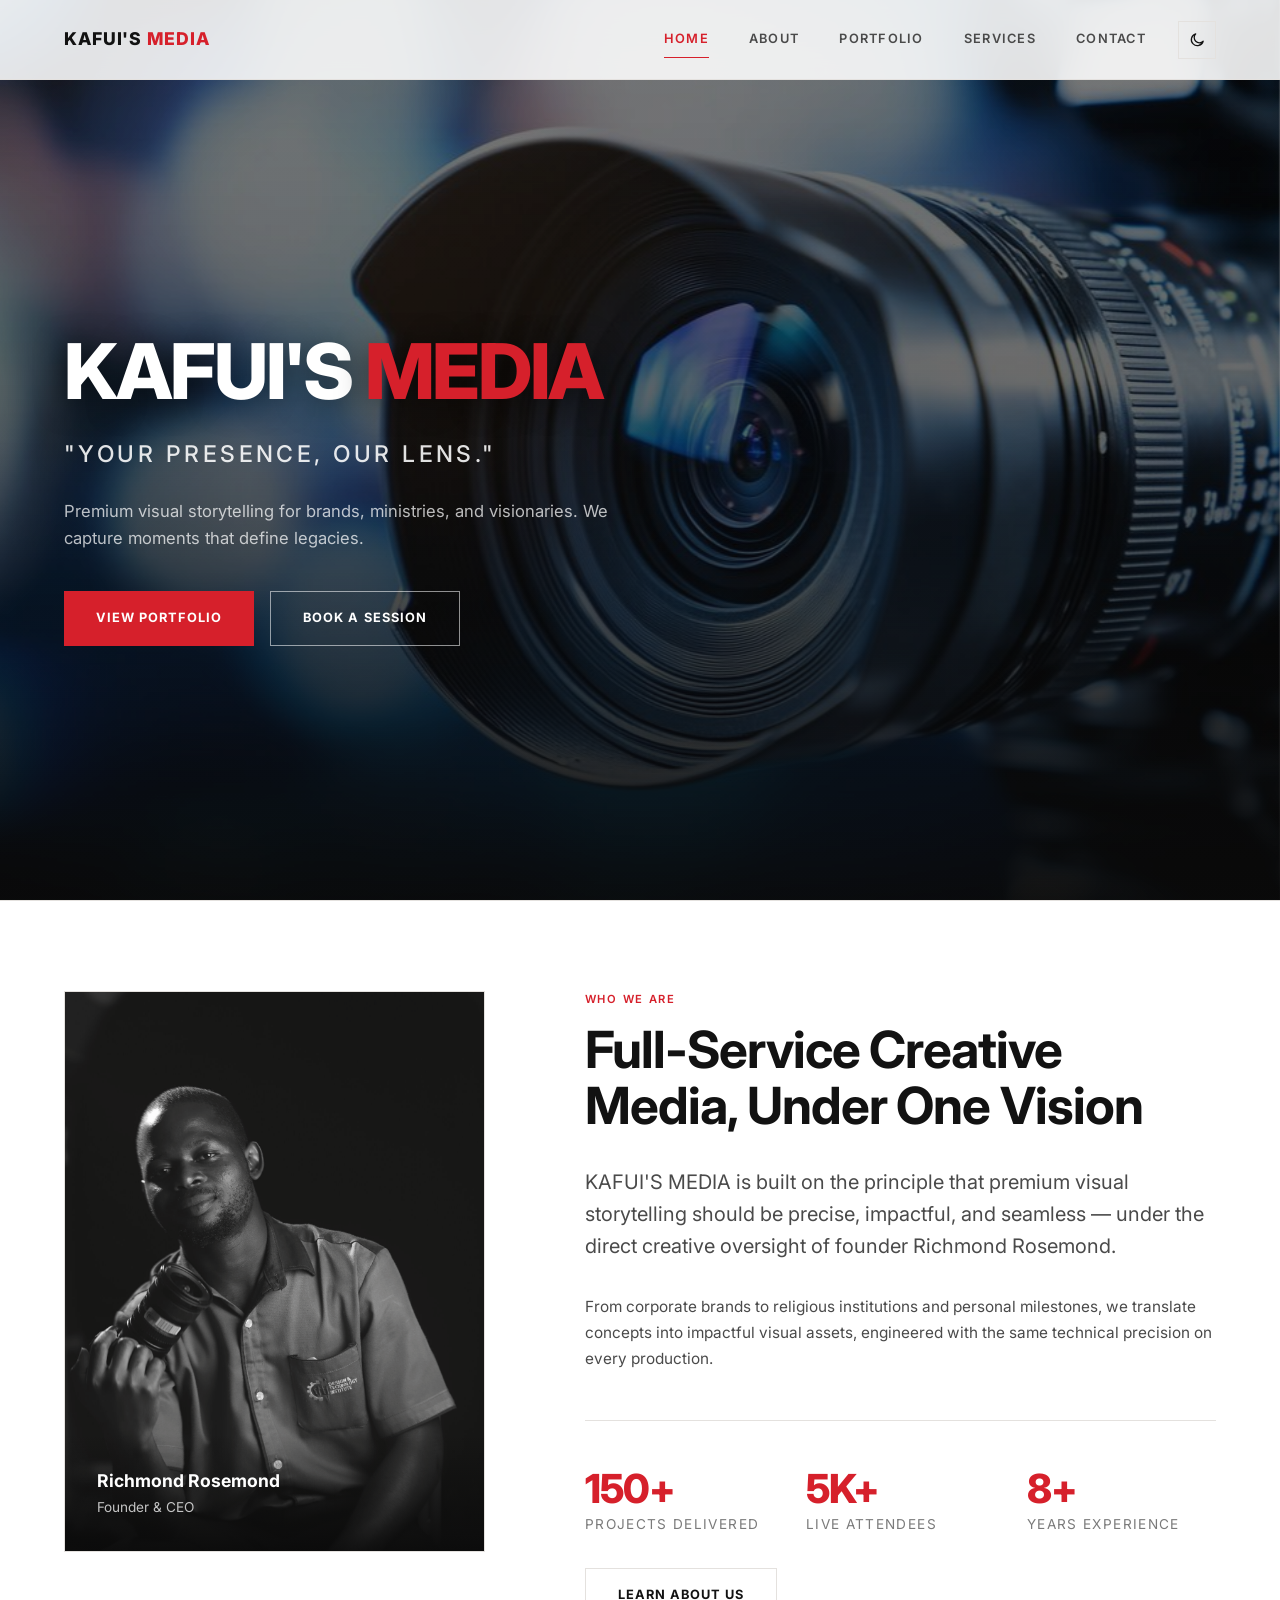
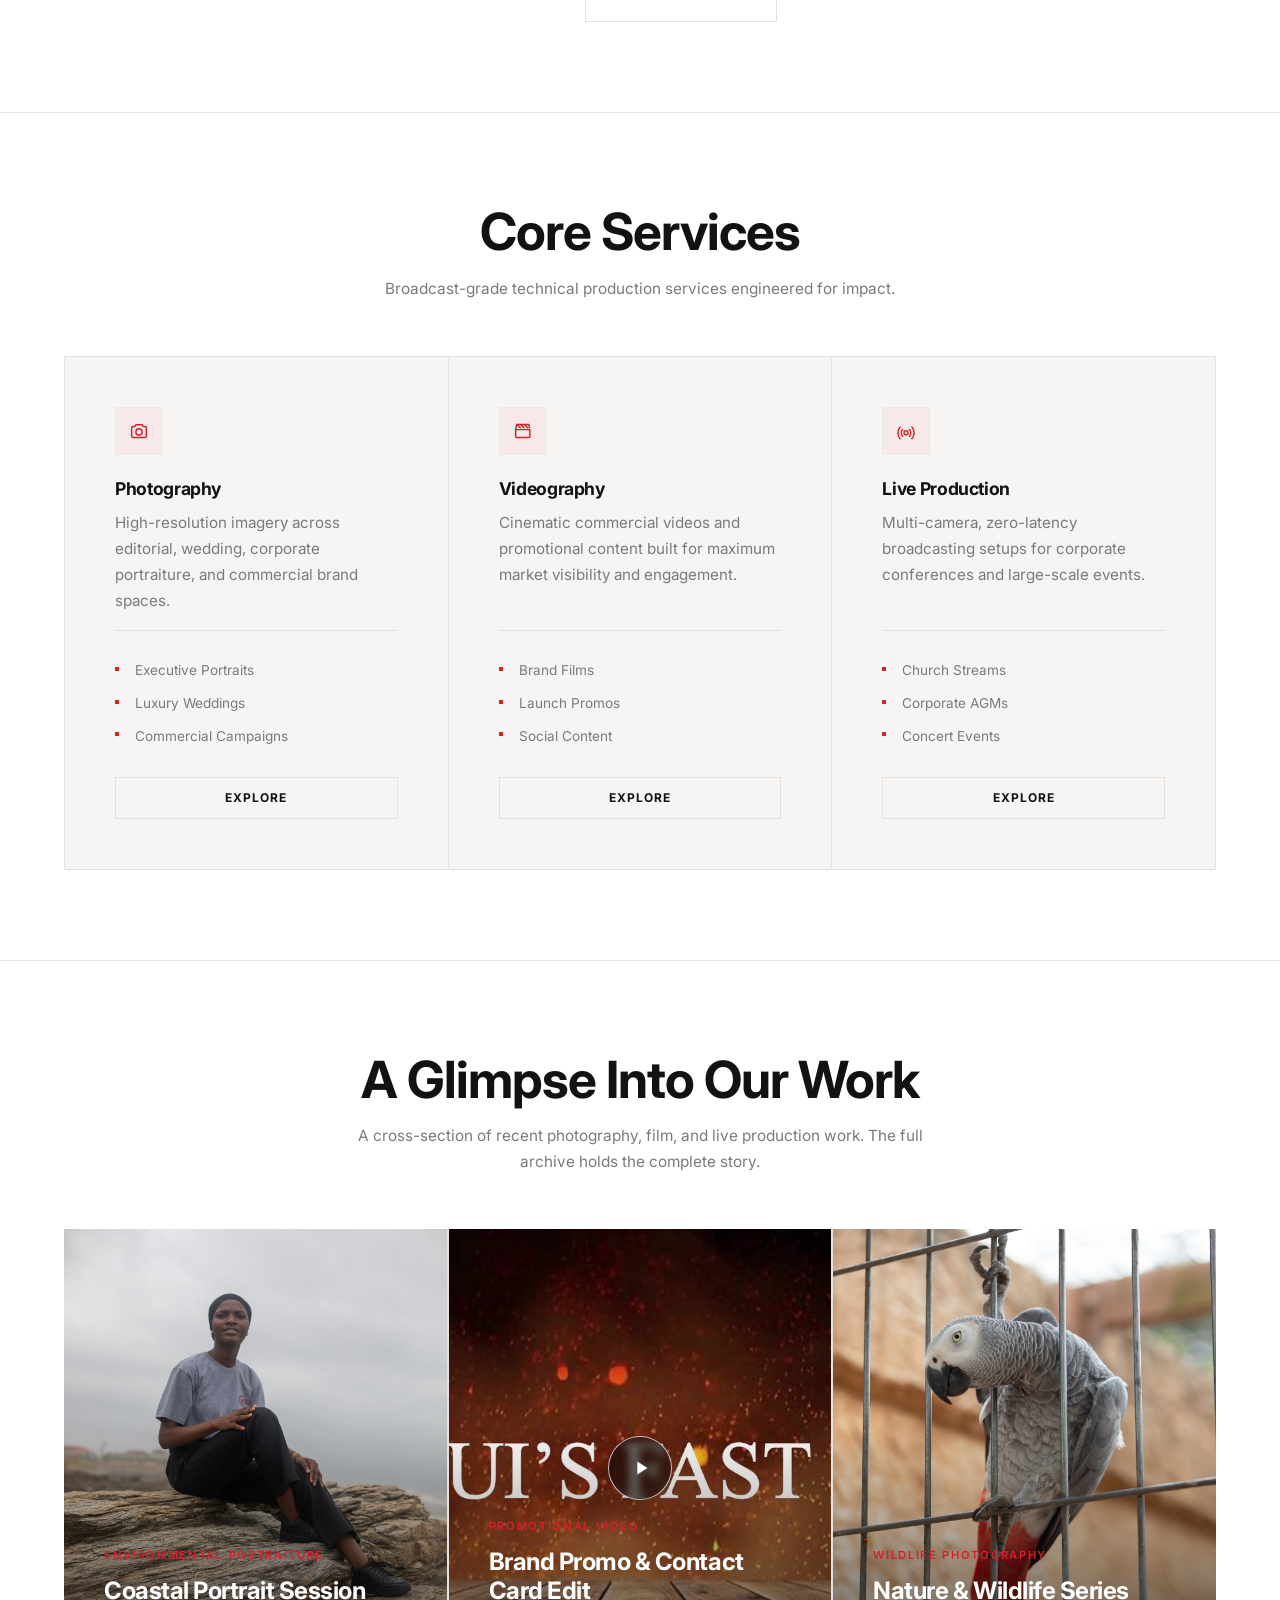
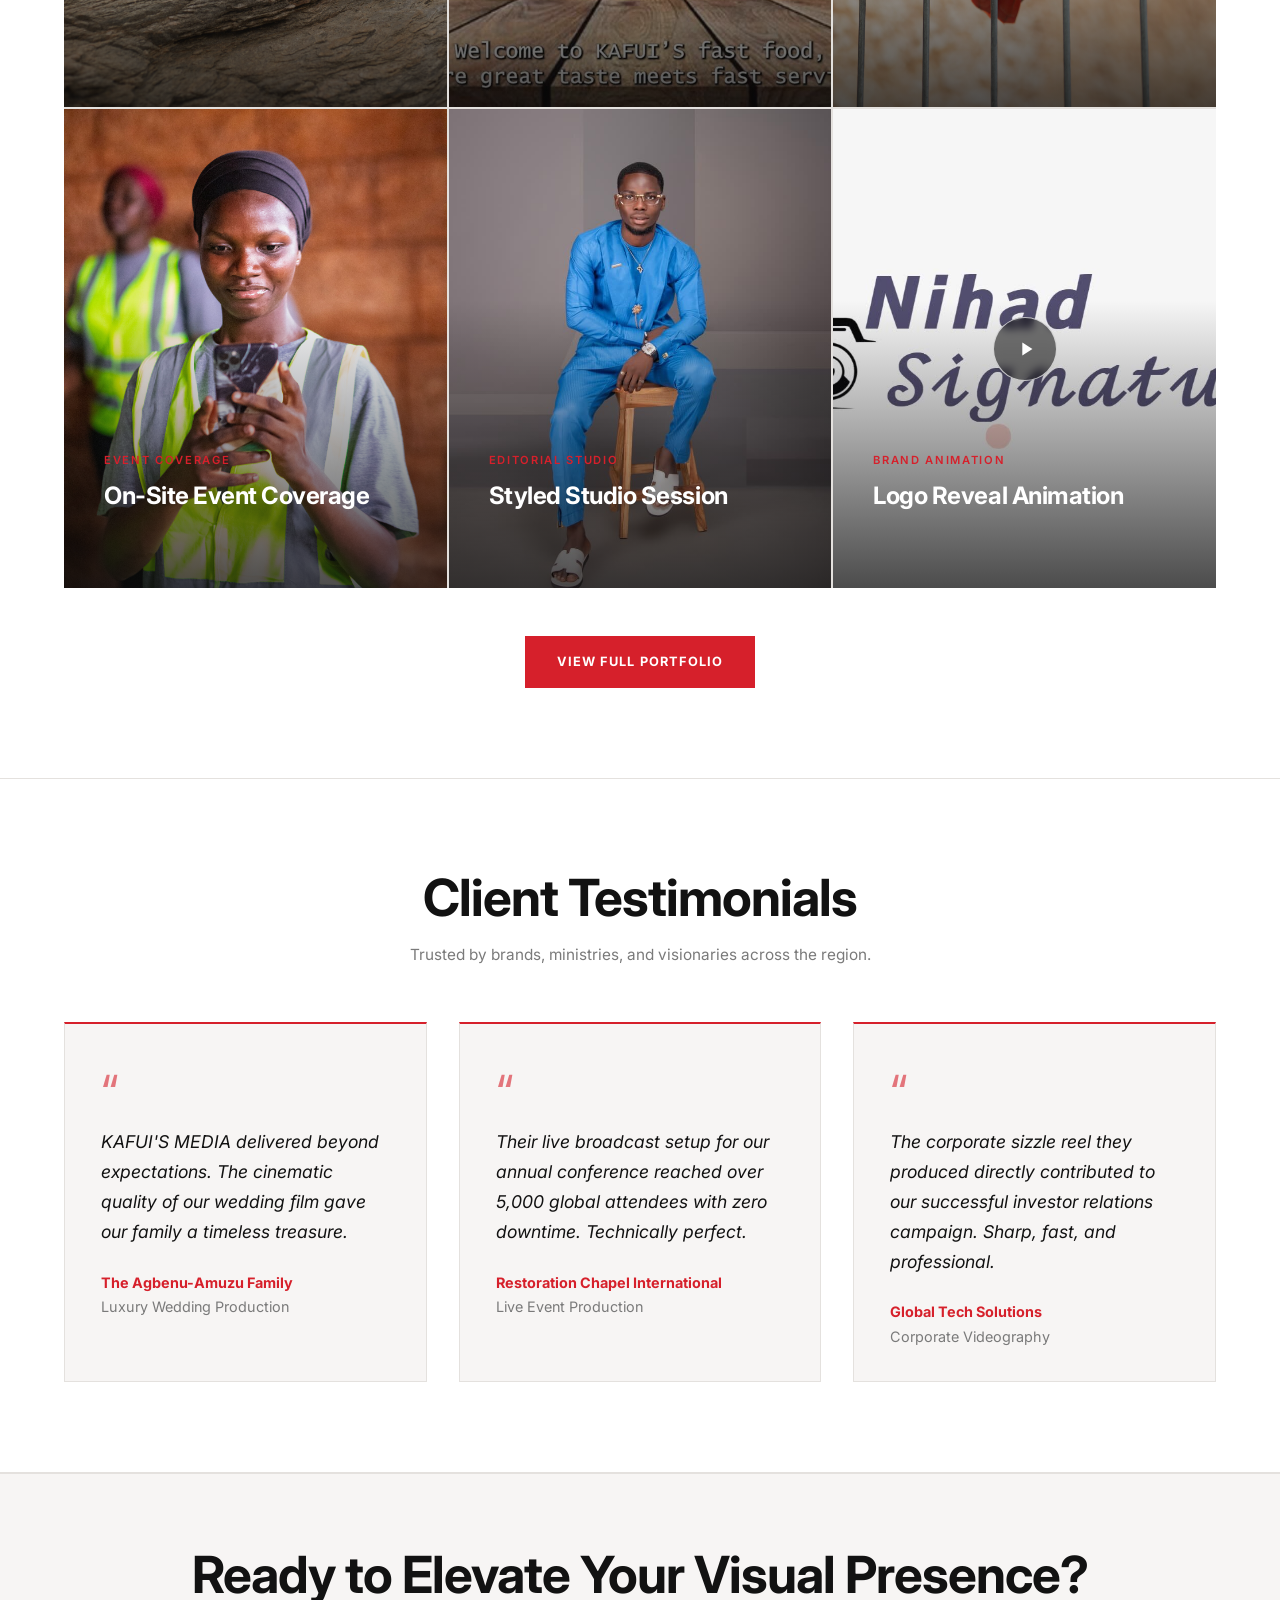
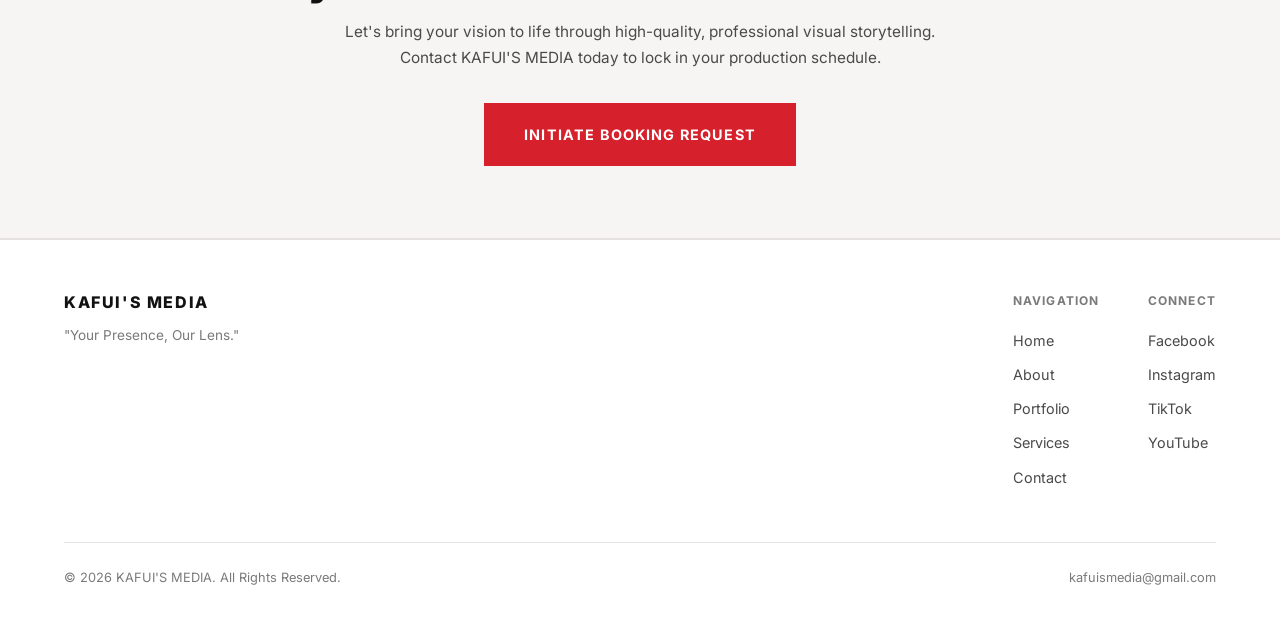
==== index.html @ 9ee8cbb7 "Initial commit: client atasa portfolio" ====
<!DOCTYPE html>
<html lang="en">
<head>
    <meta charset="UTF-8">
    <meta name="viewport" content="width=device-width, initial-scale=1.0">
    <script>
        (function () {
            var t = localStorage.getItem('theme') === 'dark' ? 'dark' : 'light';
            document.documentElement.setAttribute('data-theme', t);
        })();
    </script>
    <title>KAFUI'S MEDIA | Professional Photography, Videography & Media Production</title>
    <link rel="preconnect" href="https://fonts.googleapis.com">
    <link rel="preconnect" href="https://fonts.gstatic.com" crossorigin>
    <link rel="stylesheet" href="https://fonts.googleapis.com/css2?family=Inter:wght@400;500;600;700;800&display=swap">
    <link rel="preload" as="image" href="external/MY%20PORTFOLIO/heroimg.jpg" fetchpriority="high">
    <link rel="stylesheet" href="style.css">
</head>
<body>

    <nav class="nav">
        <div class="nav-container">
            <a href="index.html" class="nav-logo">KAFUI'S <em>MEDIA</em></a>
            <div class="nav-right">
                <div class="nav-links">
                    <a href="index.html">Home</a>
                    <a href="about.html">About</a>
                    <a href="portfolio.html">Portfolio</a>
                    <a href="services.html">Services</a>
                    <a href="contact.html">Contact</a>
                </div>
                <button class="theme-toggle" id="theme-toggle" type="button" aria-label="Toggle color theme">
                    <svg class="icon-sun" viewBox="0 0 24 24" fill="none" stroke="currentColor" stroke-width="1.8" stroke-linecap="round" stroke-linejoin="round"><circle cx="12" cy="12" r="4.2"/><path d="M12 2.5v2.4M12 19.1v2.4M4.6 4.6l1.7 1.7M17.7 17.7l1.7 1.7M2.5 12h2.4M19.1 12h2.4M4.6 19.4l1.7-1.7M17.7 6.3l1.7-1.7"/></svg>
                    <svg class="icon-moon" viewBox="0 0 24 24" fill="none" stroke="currentColor" stroke-width="1.8" stroke-linecap="round" stroke-linejoin="round"><path d="M20 14.5A8.5 8.5 0 1 1 9.5 4a6.8 6.8 0 0 0 10.5 10.5Z"/></svg>
                </button>
                <button class="nav-toggle" aria-label="Toggle navigation" onclick="document.querySelector('.nav-links').classList.toggle('open')">
                    <span></span>
                    <span></span>
                    <span></span>
                </button>
            </div>
            <div class="nav-progress" aria-hidden="true"></div>
        </div>
    </nav>

    <main>
        <section class="hero">
            <div class="hero-bg">
                <div class="hero-media">
                    <img src="external/MY%20PORTFOLIO/heroimg.jpg" alt="Professional cinema camera lens, KAFUI'S MEDIA" loading="eager" fetchpriority="high">
                </div>
            </div>
            <div class="hero-content">
                <h1>KAFUI'S <span class="accent">MEDIA</span></h1>
                <p class="hero-tagline">"Your Presence, Our Lens."</p>
                <p class="hero-subtitle">Premium visual storytelling for brands, ministries, and visionaries. We capture moments that define legacies.</p>
                <div class="hero-actions">
                    <a href="portfolio.html" class="btn btn-primary">View Portfolio</a>
                    <a href="contact.html" class="btn btn-outline">Book a Session</a>
                </div>
            </div>
        </section>

        <hr class="divider">

        <section class="section" id="about-preview">
            <div class="container">
                <div class="about-layout">
                    <div class="founder-card">
                        <div class="founder-image media-placeholder">
                            <img src="assets/img/founder.jpg" alt="Richmond Rosemond, Founder & CEO of KAFUI'S MEDIA">
                            <div class="founder-info">
                                <p class="founder-name">Richmond Rosemond</p>
                                <p class="founder-role">Founder & CEO</p>
                            </div>
                        </div>
                    </div>
                    <div class="about-content reveal">
                        <span class="portfolio-category">Who We Are</span>
                        <h2>Full-Service Creative Media, Under One Vision</h2>
                        <p class="lead">KAFUI'S MEDIA is built on the principle that premium visual storytelling should be precise, impactful, and seamless — under the direct creative oversight of founder Richmond Rosemond.</p>
                        <p>From corporate brands to religious institutions and personal milestones, we translate concepts into impactful visual assets, engineered with the same technical precision on every production.</p>
                        <div class="stats-row">
                            <div class="stat-item">
                                <h4>150+</h4>
                                <p>Projects Delivered</p>
                            </div>
                            <div class="stat-item">
                                <h4>5K+</h4>
                                <p>Live Attendees</p>
                            </div>
                            <div class="stat-item">
                                <h4>8+</h4>
                                <p>Years Experience</p>
                            </div>
                        </div>
                        <a href="about.html" class="btn btn-outline mt-lg">Learn About Us</a>
                    </div>
                </div>
            </div>
        </section>

        <hr class="divider">

        <section class="section" id="services-preview">
            <div class="container">
                <div class="section-header">
                    <h2>Core Services</h2>
                    <p>Broadcast-grade technical production services engineered for impact.</p>
                </div>
                <div class="services-grid">
                    <div class="service-card">
                        <div class="service-icon"><svg viewBox="0 0 24 24" fill="none" stroke="currentColor" stroke-width="1.6" stroke-linecap="round" stroke-linejoin="round"><path d="M4 8.5A1.5 1.5 0 0 1 5.5 7h2l1.2-1.8h6.6L16.5 7h2A1.5 1.5 0 0 1 20 8.5v9A1.5 1.5 0 0 1 18.5 19h-13A1.5 1.5 0 0 1 4 17.5Z"/><circle cx="12" cy="13" r="3.4"/></svg></div>
                        <h3>Photography</h3>
                        <p>High-resolution imagery across editorial, wedding, corporate portraiture, and commercial brand spaces.</p>
                        <ul class="service-use-cases">
                            <li>Executive Portraits</li>
                            <li>Luxury Weddings</li>
                            <li>Commercial Campaigns</li>
                        </ul>
                        <a href="services.html" class="btn btn-outline btn-sm card-action">Explore</a>
                    </div>
                    <div class="service-card">
                        <div class="service-icon"><svg viewBox="0 0 24 24" fill="none" stroke="currentColor" stroke-width="1.6" stroke-linecap="round" stroke-linejoin="round"><path d="M4 10.5 5 5h13.5L19 8.5"/><path d="M4 10.5h15.5V18a1 1 0 0 1-1 1H5a1 1 0 0 1-1-1Z"/><path d="M5.5 5 9 8.5M9.5 5 13 8.5M13.5 5 17 8.5"/></svg></div>
                        <h3>Videography</h3>
                        <p>Cinematic commercial videos and promotional content built for maximum market visibility and engagement.</p>
                        <ul class="service-use-cases">
                            <li>Brand Films</li>
                            <li>Launch Promos</li>
                            <li>Social Content</li>
                        </ul>
                        <a href="services.html" class="btn btn-outline btn-sm card-action">Explore</a>
                    </div>
                    <div class="service-card">
                        <div class="service-icon"><svg viewBox="0 0 24 24" fill="none" stroke="currentColor" stroke-width="1.6" stroke-linecap="round" stroke-linejoin="round"><circle cx="12" cy="14" r="2.2"/><path d="M8.3 17.7a5.5 5.5 0 0 1 0-7.4M15.7 10.3a5.5 5.5 0 0 1 0 7.4"/><path d="M5.6 20.4a9.5 9.5 0 0 1 0-12.8M18.4 7.6a9.5 9.5 0 0 1 0 12.8"/></svg></div>
                        <h3>Live Production</h3>
                        <p>Multi-camera, zero-latency broadcasting setups for corporate conferences and large-scale events.</p>
                        <ul class="service-use-cases">
                            <li>Church Streams</li>
                            <li>Corporate AGMs</li>
                            <li>Concert Events</li>
                        </ul>
                        <a href="services.html" class="btn btn-outline btn-sm card-action">Explore</a>
                    </div>
                </div>
            </div>
        </section>

        <hr class="divider">

        <section class="section" id="portfolio-preview">
            <div class="container">
                <div class="section-header">
                    <h2>A Glimpse Into Our Work</h2>
                    <p>A cross-section of recent photography, film, and live production work. The full archive holds the complete story.</p>
                </div>

                <div class="portfolio-grid portfolio-section-spacer">
                    <article class="portfolio-card" tabindex="0" role="button" data-lightbox data-type="image" data-src="assets/img/photo-coastal-portrait.jpg" data-category="Environmental Portraiture" data-title="Coastal Portrait Session" data-desc="A location portrait session shot along the coastline, pairing natural light with a dramatic sky.">
                        <div class="portfolio-card-media">
                            <img src="assets/img/photo-coastal-portrait.jpg" alt="Coastal environmental portrait" loading="lazy">
                        </div>
                        <div class="portfolio-card-overlay"></div>
                        <div class="portfolio-card-content">
                            <span class="portfolio-category">Environmental Portraiture</span>
                            <h3 class="portfolio-title">Coastal Portrait Session</h3>
                            <p class="portfolio-desc">A location portrait session shot along the coastline, pairing natural light with a dramatic sky.</p>
                        </div>
                    </article>

                    <article class="portfolio-card" tabindex="0" role="button" data-lightbox data-type="video" data-src="assets/video/promo-reel.mp4" data-poster="assets/img/featured-promo-poster.jpg" data-category="Promotional Video" data-title="Brand Promo & Contact Card Edit" data-desc="An After Effects-driven promotional edit featuring animated titles and a branded contact card.">
                        <div class="portfolio-card-media">
                            <img src="assets/img/featured-promo-poster.jpg" alt="Brand Promo & Contact Card Edit video preview" loading="lazy">
                            <span class="play-badge" aria-hidden="true"><svg viewBox="0 0 24 24" fill="currentColor"><path d="M8 5v14l11-7z"/></svg></span>
                        </div>
                        <div class="portfolio-card-overlay"></div>
                        <div class="portfolio-card-content">
                            <span class="portfolio-category">Promotional Video</span>
                            <h3 class="portfolio-title">Brand Promo & Contact Card Edit</h3>
                            <p class="portfolio-desc">An After Effects-driven promotional edit featuring animated titles and a branded contact card.</p>
                        </div>
                    </article>

                    <article class="portfolio-card" tabindex="0" role="button" data-lightbox data-type="image" data-src="assets/img/doc-wildlife.jpg" data-category="Wildlife Photography" data-title="Nature & Wildlife Series" data-desc="Observational wildlife photography documenting animals within their environment.">
                        <div class="portfolio-card-media">
                            <img src="assets/img/doc-wildlife.jpg" alt="Wildlife documentary photography" loading="lazy">
                        </div>
                        <div class="portfolio-card-overlay"></div>
                        <div class="portfolio-card-content">
                            <span class="portfolio-category">Wildlife Photography</span>
                            <h3 class="portfolio-title">Nature & Wildlife Series</h3>
                            <p class="portfolio-desc">Observational wildlife photography documenting animals within their environment.</p>
                        </div>
                    </article>

                    <article class="portfolio-card" tabindex="0" role="button" data-lightbox data-type="image" data-src="assets/img/live-event-coverage.jpg" data-category="Event Coverage" data-title="On-Site Event Coverage" data-desc="Candid, on-the-ground coverage capturing authentic moments throughout the event.">
                        <div class="portfolio-card-media">
                            <img src="assets/img/live-event-coverage.jpg" alt="On-site live event coverage" loading="lazy">
                        </div>
                        <div class="portfolio-card-overlay"></div>
                        <div class="portfolio-card-content">
                            <span class="portfolio-category">Event Coverage</span>
                            <h3 class="portfolio-title">On-Site Event Coverage</h3>
                            <p class="portfolio-desc">Candid, on-the-ground coverage capturing authentic moments throughout the event.</p>
                        </div>
                    </article>

                    <article class="portfolio-card" tabindex="0" role="button" data-lightbox data-type="image" data-src="assets/img/photo-studio-portrait.jpg" data-category="Editorial Studio" data-title="Styled Studio Session" data-desc="A creative studio portrait built on gel lighting, wardrobe styling, and confident direction.">
                        <div class="portfolio-card-media">
                            <img src="assets/img/photo-studio-portrait.jpg" alt="Styled studio portrait" loading="lazy">
                        </div>
                        <div class="portfolio-card-overlay"></div>
                        <div class="portfolio-card-content">
                            <span class="portfolio-category">Editorial Studio</span>
                            <h3 class="portfolio-title">Styled Studio Session</h3>
                            <p class="portfolio-desc">A creative studio portrait built on gel lighting, wardrobe styling, and confident direction.</p>
                        </div>
                    </article>

                    <article class="portfolio-card" tabindex="0" role="button" data-lightbox data-type="video" data-src="assets/video/logo-reveal.mp4" data-poster="assets/img/video-logo-poster.jpg" data-category="Brand Animation" data-title="Logo Reveal Animation" data-desc="An animated logo reveal and outro bumper built for brand identity use.">
                        <div class="portfolio-card-media">
                            <img src="assets/img/video-logo-poster.jpg" alt="Logo Reveal Animation video preview" loading="lazy">
                            <span class="play-badge" aria-hidden="true"><svg viewBox="0 0 24 24" fill="currentColor"><path d="M8 5v14l11-7z"/></svg></span>
                        </div>
                        <div class="portfolio-card-overlay"></div>
                        <div class="portfolio-card-content">
                            <span class="portfolio-category">Brand Animation</span>
                            <h3 class="portfolio-title">Logo Reveal Animation</h3>
                            <p class="portfolio-desc">An animated logo reveal and outro bumper built for brand identity use.</p>
                        </div>
                    </article>
                </div>

                <div style="text-align:center;">
                    <a href="portfolio.html" class="btn btn-primary">View Full Portfolio</a>
                </div>
            </div>
        </section>

        <hr class="divider">

        <section class="section" id="testimonials">
            <div class="container">
                <div class="section-header">
                    <h2>Client Testimonials</h2>
                    <p>Trusted by brands, ministries, and visionaries across the region.</p>
                </div>
                <div class="testimonial-grid">
                    <div class="testimonial-card">
                        <span class="testimonial-mark">&#8220;</span>
                        <p class="testimonial-text">KAFUI'S MEDIA delivered beyond expectations. The cinematic quality of our wedding film gave our family a timeless treasure.</p>
                        <p class="testimonial-author"><strong>The Agbenu-Amuzu Family</strong><br>Luxury Wedding Production</p>
                    </div>
                    <div class="testimonial-card">
                        <span class="testimonial-mark">&#8220;</span>
                        <p class="testimonial-text">Their live broadcast setup for our annual conference reached over 5,000 global attendees with zero downtime. Technically perfect.</p>
                        <p class="testimonial-author"><strong>Restoration Chapel International</strong><br>Live Event Production</p>
                    </div>
                    <div class="testimonial-card">
                        <span class="testimonial-mark">&#8220;</span>
                        <p class="testimonial-text">The corporate sizzle reel they produced directly contributed to our successful investor relations campaign. Sharp, fast, and professional.</p>
                        <p class="testimonial-author"><strong>Global Tech Solutions</strong><br>Corporate Videography</p>
                    </div>
                </div>
            </div>
        </section>

        <hr class="divider">

        <section class="cta-strip">
            <div class="container">
                <h2>Ready to Elevate Your Visual Presence?</h2>
                <p>Let's bring your vision to life through high-quality, professional visual storytelling. Contact KAFUI'S MEDIA today to lock in your production schedule.</p>
                <a href="contact.html" class="btn btn-primary btn-lg">Initiate Booking Request</a>
            </div>
        </section>
    </main>

    <footer class="footer">
        <div class="container">
            <div class="footer-content">
                <div class="footer-brand">
                    <h3>KAFUI'S MEDIA</h3>
                    <p>"Your Presence, Our Lens."</p>
                </div>
                <div class="footer-links">
                    <div class="footer-nav">
                        <h4>Navigation</h4>
                        <a href="index.html">Home</a>
                        <a href="about.html">About</a>
                        <a href="portfolio.html">Portfolio</a>
                        <a href="services.html">Services</a>
                        <a href="contact.html">Contact</a>
                    </div>
                    <div class="footer-social">
                        <h4>Connect</h4>
                        <a href="https://facebook.com/kafuismedia" target="_blank">Facebook</a>
                        <a href="https://instagram.com/kafuismedia" target="_blank">Instagram</a>
                        <a href="https://tiktok.com/@kafuismedia" target="_blank">TikTok</a>
                        <a href="https://youtube.com/@kafuismedia" target="_blank">YouTube</a>
                    </div>
                </div>
            </div>
            <div class="footer-bottom">
                <p>&copy; 2026 KAFUI'S MEDIA. All Rights Reserved.</p>
                <p><a href="mailto:kafuismedia@gmail.com" class="footer-email">kafuismedia@gmail.com</a></p>
            </div>
        </div>
    </footer>

    <script src="main.js" defer></script>

    <div class="cursor-glow" aria-hidden="true"></div>

</body>
</html>
---- style.css ----
/* ==========================================================================
   1. DESIGN TOKENS & CORE VARIABLES
   ========================================================================== */
/* Font is loaded via <link> tags in each page's <head> (with preconnect),
   not @import here — @import blocks the page while it fetches this file,
   then fetches the font on top, adding a full extra round trip before any
   text can render. A <link> lets the browser discover and fetch it in
   parallel with this stylesheet instead. */

:root {
    /* Color System - Light, Red & Black */
    --bg-primary: #FFFFFF;
    --bg-secondary: #F7F5F4;
    --bg-tertiary: #EFEDEA;
    --bg-card: #FFFFFF;
    --accent: #D6202B;
    --accent-hover: #B31923;
    --accent-deep: #8C1017;
    --accent-rgb: 214, 32, 43;
    --on-accent: #FFFFFF;
    --text-main: #121212;
    --text-secondary: #4A4A4A;
    --text-muted: #7A7A7A;
    --border-color: #E4E1DE;
    --border-light: #ECE9E6;
    --nav-bg: rgba(255, 255, 255, 0.88);
    --nav-mobile-bg: rgba(255, 255, 255, 0.98);
    --shadow-color: rgba(18, 18, 18, 0.10);

    /* Typography - simple, single sans-serif family */
    --font-heading: 'Inter', -apple-system, BlinkMacSystemFont, sans-serif;
    --font-body: 'Inter', -apple-system, BlinkMacSystemFont, sans-serif;
    --font-label: 'Inter', -apple-system, BlinkMacSystemFont, sans-serif;

    /* Spacing */
    --section-padding: clamp(60px, 10vh, 120px);
    --container-width: 1600px;
    --container-padding: clamp(20px, 5vw, 80px);

    /* Transitions */
    --ease-out: cubic-bezier(0.25, 0.46, 0.45, 0.94);
    --transition-fast: 0.2s var(--ease-out);
    --transition-base: 0.3s var(--ease-out);
    --transition-slow: 0.5s var(--ease-out);

    /* Layout */
    --nav-height: 80px;
}

[data-theme="dark"] {
    --bg-primary: #0D0D0D;
    --bg-secondary: #161616;
    --bg-tertiary: #1F1F1F;
    --bg-card: #141414;
    --accent: #FF4048;
    --accent-hover: #FF6169;
    --accent-deep: #C4202A;
    --accent-rgb: 255, 64, 72;
    --on-accent: #FFFFFF;
    --text-main: #F5F5F5;
    --text-secondary: #C4C4C4;
    --text-muted: #8C8C8C;
    --border-color: #2A2A2A;
    --border-light: #333333;
    --nav-bg: rgba(13, 13, 13, 0.88);
    --nav-mobile-bg: rgba(13, 13, 13, 0.98);
    --shadow-color: rgba(0, 0, 0, 0.45);
}

/* ==========================================================================
   2. RESET & BASE
   ========================================================================== */
*, *::before, *::after {
    box-sizing: border-box;
    margin: 0;
    padding: 0;
}

html {
    scroll-behavior: smooth;
    background-color: var(--bg-primary);
    font-size: 16px;
}

body {
    font-family: var(--font-body);
    background-color: var(--bg-primary);
    color: var(--text-main);
    line-height: 1.6;
    -webkit-font-smoothing: antialiased;
    -moz-osx-font-smoothing: grayscale;
    overflow-x: hidden;
    transition: background-color 0.25s ease, color 0.25s ease;
}

.nav, .service-card, .testimonial-card, .contact-form, .footer,
.btn, .form-input, .form-select, .form-textarea, .theme-toggle,
.portfolio-card, .capabilities-table {
    transition: background-color 0.25s ease, color 0.25s ease, border-color 0.25s ease;
}

img, video, figure {
    max-width: 100%;
    height: auto;
    display: block;
}

a {
    color: var(--accent);
    text-decoration: none;
    transition: color var(--transition-fast);
}

a:hover {
    color: var(--accent-hover);
}

ul, ol {
    list-style: none;
}

button {
    font-family: inherit;
    cursor: pointer;
}

/* ==========================================================================
   3. TYPOGRAPHY HIERARCHY
   ========================================================================== */
h1, h2, h3, h4 {
    font-family: var(--font-heading);
    font-weight: 700;
    letter-spacing: -0.02em;
    line-height: 1.1;
    color: var(--text-main);
    text-transform: none;
}

h1 {
    font-size: clamp(3rem, 6vw, 5.5rem);
    font-weight: 800;
    letter-spacing: -0.03em;
    line-height: 1;
}

h2 {
    font-size: clamp(2rem, 4vw, 3.5rem);
    font-weight: 700;
    margin-bottom: 1rem;
    letter-spacing: -0.02em;
}

h3 {
    font-size: clamp(1.25rem, 2.5vw, 1.75rem);
    font-weight: 600;
    margin-bottom: 0.75rem;
}

h4 {
    font-size: 1.1rem;
    font-weight: 600;
    margin-bottom: 0.5rem;
}

p {
    color: var(--text-secondary);
    font-size: clamp(0.95rem, 1.2vw, 1.1rem);
    line-height: 1.7;
    margin-bottom: 1.25rem;
    max-width: 70ch;
}

p.lead {
    font-size: clamp(1.1rem, 1.5vw, 1.35rem);
    color: var(--text-secondary);
    max-width: 60ch;
}

.text-accent { color: var(--accent); }
.text-muted { color: var(--text-muted); }

/* ==========================================================================
   4. LAYOUT UTILITIES
   ========================================================================== */
.container {
    width: 100%;
    max-width: var(--container-width);
    margin: 0 auto;
    padding-left: var(--container-padding);
    padding-right: var(--container-padding);
}

.section {
    padding: var(--section-padding) 0;
}

.section-header {
    text-align: center;
    margin-bottom: clamp(40px, 6vh, 80px);
}

.section-header h2 {
    margin-bottom: 1rem;
}

.section-header p {
    margin: 0 auto;
    color: var(--text-muted);
    max-width: 60ch;
}

.divider {
    border: none;
    height: 1px;
    background: var(--border-color);
    margin: 0;
}

/* ==========================================================================
   5. NAVIGATION
   ========================================================================== */
.nav {
    position: fixed;
    top: 0;
    left: 0;
    right: 0;
    height: var(--nav-height);
    background: var(--nav-bg);
    backdrop-filter: blur(20px);
    -webkit-backdrop-filter: blur(20px);
    border-bottom: 1px solid var(--border-color);
    z-index: 1000;
    transform: translateY(0);
    transition: transform 0.4s cubic-bezier(0.25, 0.46, 0.45, 0.94), background-color 0.25s ease, border-color 0.25s ease;
}

.nav.nav-hidden {
    transform: translateY(-100%);
}

.nav-container {
    display: flex;
    align-items: center;
    justify-content: space-between;
    height: 100%;
    max-width: var(--container-width);
    margin: 0 auto;
    padding: 0 var(--container-padding);
}

.nav-logo {
    font-family: var(--font-heading);
    font-size: 1.1rem;
    font-weight: 800;
    letter-spacing: 0.05em;
    text-transform: uppercase;
    color: var(--text-main);
    text-decoration: none;
    transition: color var(--transition-fast);
}

.nav-logo:hover {
    color: var(--accent);
}

.nav-logo em {
    font-style: normal;
    color: var(--accent);
}

.nav-right {
    display: flex;
    align-items: center;
    gap: 2rem;
}

.nav-links {
    display: flex;
    gap: 2.5rem;
}

.nav-links a {
    font-family: var(--font-label);
    font-size: 0.8rem;
    font-weight: 600;
    letter-spacing: 0.1em;
    text-transform: uppercase;
    color: var(--text-secondary);
    text-decoration: none;
    position: relative;
    padding: 0.5rem 0;
    transition: color var(--transition-fast);
}

.nav-links a::after {
    content: '';
    position: absolute;
    bottom: 0;
    left: 0;
    width: 0;
    height: 1px;
    background: var(--accent);
    transition: width var(--transition-base);
}

.nav-links a:hover,
.nav-links a.active {
    color: var(--accent);
}

.nav-links a:hover::after,
.nav-links a.active::after {
    width: 100%;
}

/* Theme Toggle */
.theme-toggle {
    display: inline-flex;
    align-items: center;
    justify-content: center;
    width: 38px;
    height: 38px;
    flex-shrink: 0;
    border: 1px solid var(--border-color);
    background: transparent;
    color: var(--text-main);
    cursor: pointer;
}

.theme-toggle:hover {
    border-color: var(--accent);
    color: var(--accent);
}

.theme-toggle svg {
    width: 17px;
    height: 17px;
}

.theme-toggle .icon-sun { display: none; }
.theme-toggle .icon-moon { display: block; }

[data-theme="dark"] .theme-toggle .icon-sun { display: block; }
[data-theme="dark"] .theme-toggle .icon-moon { display: none; }

/* Mobile Nav Toggle */
.nav-toggle {
    display: none;
    flex-direction: column;
    gap: 5px;
    background: none;
    border: none;
    cursor: pointer;
    padding: 5px;
    flex-shrink: 0;
}

.nav-toggle span {
    display: block;
    width: 24px;
    height: 2px;
    background: var(--text-main);
    transition: all var(--transition-base);
}

.nav-progress {
    position: absolute;
    bottom: 0;
    left: 0;
    height: 2px;
    width: 100%;
    background: linear-gradient(90deg, transparent, var(--accent), transparent);
    transform: scaleX(0);
    transform-origin: left;
    transition: transform 0.1s linear;
    z-index: 2;
}

.nav-progress.active {
    transform: scaleX(1);
}

/* ==========================================================================
   6. BUTTON SYSTEM
   ========================================================================== */
.btn {
    display: inline-flex;
    align-items: center;
    justify-content: center;
    gap: 0.5rem;
    font-family: var(--font-label);
    font-size: 0.8rem;
    font-weight: 700;
    letter-spacing: 0.08em;
    text-transform: uppercase;
    padding: 16px 32px;
    text-decoration: none;
    border: none;
    cursor: pointer;
    transition: all var(--transition-base);
    position: relative;
    overflow: hidden;
}

.btn-primary {
    background: var(--accent);
    color: var(--on-accent);
}

.btn-primary:hover {
    background: var(--accent-hover);
    color: var(--on-accent);
    transform: translateY(-2px);
    box-shadow: 0 10px 24px var(--shadow-color);
}

.btn-outline {
    background: transparent;
    color: var(--text-main);
    border: 1px solid var(--border-color);
}

.btn-outline:hover {
    border-color: var(--accent);
    color: var(--accent);
    transform: translateY(-2px);
}

.btn-sm {
    padding: 10px 20px;
    font-size: 0.75rem;
}

.btn-lg {
    padding: 20px 40px;
    font-size: 0.9rem;
}

/* ==========================================================================
   7. HERO SECTION
   ========================================================================== */
.hero {
    position: relative;
    min-height: 100vh;
    display: flex;
    align-items: center;
    justify-content: flex-start;
    text-align: left;
    overflow: hidden;
    padding-top: var(--nav-height);
}

.hero-bg {
    position: absolute;
    inset: 0;
    z-index: 0;
}

.hero-bg::before {
    content: '';
    position: absolute;
    inset: 0;
    background: linear-gradient(
        180deg,
        rgba(10, 10, 10, 0.218) 0%,
        rgba(10, 10, 10, 0.342) 50%,
        rgba(10, 10, 10, 0.95) 100%
    );
    z-index: 2;
}

.hero-bg img,
.hero-bg video {
    width: 100%;
    height: 100%;
    object-fit: cover;
}

.hero-media {
    width: 100%;
    height: 100%;
    position: absolute;
    top: 0;
    left: 0;
}

.hero-media img {
    width: 100%;
    height: 100%;
    object-fit: cover;
    filter: brightness(0.6);
    will-change: transform;
}

.hero-parallax {
    transform: translateY(0);
    transition: transform 0.1s linear;
}

.hero-content {
    position: relative;
    z-index: 3;
    max-width: 900px;
    padding: 0 var(--container-padding);
    animation: fadeUp 1s var(--ease-out);
}

/* Hero copy always sits on a darkened photo, so it stays fixed light
   regardless of the active site theme. */
.hero-content h1 {
    margin-bottom: 1.5rem;
    color: #FFFFFF;
    text-shadow: 0 4px 30px rgba(0, 0, 0, 0.5);
}

.hero-content h1 .accent {
    color: var(--accent);
    font-style: normal;
}

.hero-tagline {
    font-family: var(--font-heading);
    font-size: clamp(1rem, 1.8vw, 1.5rem);
    font-weight: 500;
    color: rgba(255, 255, 255, 0.88);
    letter-spacing: 0.15em;
    text-transform: uppercase;
    margin-bottom: 1.5rem;
}

.hero-subtitle {
    font-size: clamp(1rem, 1.3vw, 1.15rem);
    color: rgba(255, 255, 255, 0.72);
    max-width: 600px;
    margin: 0 0 2.5rem;
    line-height: 1.6;
}

.hero-actions {
    display: flex;
    gap: 1rem;
    justify-content: flex-start;
    flex-wrap: wrap;
}

/* Buttons sit on a dark photo here, not a themed section background, so they
   need their own fixed light styling rather than the theme-based defaults
   (which would otherwise render dark text on a dark photo on hover). */
.hero-actions .btn-outline {
    border-color: rgba(255, 255, 255, 0.55);
    color: #FFFFFF;
}

.hero-actions .btn-outline:hover {
    background: #FFFFFF;
    border-color: #FFFFFF;
    color: var(--accent-deep);
}

@keyframes fadeUp {
    from {
        opacity: 0;
        transform: translateY(30px);
    }
    to {
        opacity: 1;
        transform: translateY(0);
    }
}

/* Page Banner - a shorter version of the home hero (same photo + dark
   overlay + left-aligned white text) used at the top of every interior
   page, so the site reads as one consistent design rather than a photo
   hero on the home page and plain text everywhere else. */
.page-banner {
    position: relative;
    min-height: 42vh;
    display: flex;
    align-items: flex-end;
    overflow: hidden;
    padding-top: var(--nav-height);
}

.page-banner-bg {
    position: absolute;
    inset: 0;
    z-index: 0;
}

.page-banner-bg::before {
    content: '';
    position: absolute;
    inset: 0;
    background: linear-gradient(
        180deg,
        rgba(10, 10, 10, 0.55) 0%,
        rgba(10, 10, 10, 0.4) 45%,
        rgba(10, 10, 10, 0.92) 100%
    );
    z-index: 1;
}

.page-banner-bg img {
    width: 100%;
    height: 100%;
    object-fit: cover;
    filter: brightness(0.55);
}

.page-banner-content {
    position: relative;
    z-index: 2;
    width: 100%;
    max-width: 900px;
    padding: 0 var(--container-padding) clamp(36px, 6vh, 64px);
}

.page-banner-eyebrow {
    font-family: var(--font-label);
    font-size: 0.78rem;
    font-weight: 700;
    letter-spacing: 0.18em;
    text-transform: uppercase;
    color: var(--accent);
    margin-bottom: 1rem;
    display: block;
}

/* Heading/subtitle sit on the darkened photo, so they stay fixed light
   regardless of the active site theme (same rationale as the home hero). */
.page-banner-content h1 {
    font-size: clamp(2.1rem, 4.5vw, 3.4rem);
    color: #FFFFFF;
    text-shadow: 0 4px 30px rgba(0, 0, 0, 0.5);
    margin-bottom: 1rem;
}

.page-banner-content p {
    color: rgba(255, 255, 255, 0.78);
    max-width: 60ch;
    margin: 0;
}

@media (max-width: 768px) {
    .page-banner {
        min-height: 34vh;
    }
}

/* ==========================================================================
   8. PORTFOLIO SYSTEM
   ========================================================================== */
.portfolio-grid {
    display: grid;
    grid-template-columns: repeat(3, 1fr);
    gap: 2px;
    background: var(--border-color);
}

.portfolio-card {
    position: relative;
    background: var(--bg-card);
    overflow: hidden;
    cursor: pointer;
    aspect-ratio: 4 / 5;
}

.portfolio-card-media {
    position: relative;
    width: 100%;
    height: 100%;
    overflow: hidden;
}

.portfolio-card-media img {
    width: 100%;
    height: 100%;
    object-fit: cover;
    transition: transform 0.6s var(--ease-out);
}

.portfolio-card-media video {
    width: 100%;
    height: 100%;
    object-fit: cover;
    display: block;
    background: #000;
}

.portfolio-card:hover .portfolio-card-media img {
    transform: scale(1.08);
}

.portfolio-card:hover.magnetic-active .portfolio-card-media img {
    transform: none;
}

/* Gradient scrim for text legibility over the thumbnail. Never intercepts
   clicks, so native video controls underneath stay fully usable. */
.portfolio-card-overlay {
    position: absolute;
    inset: 0;
    background: linear-gradient(
        180deg,
        transparent 40%,
        rgba(10, 10, 10, 0.72) 100%
    );
    z-index: 2;
    pointer-events: none;
    transition: all var(--transition-base);
}

.portfolio-card:hover .portfolio-card-overlay {
    background: linear-gradient(
        180deg,
        rgba(10, 10, 10, 0.25) 0%,
        rgba(10, 10, 10, 0.88) 100%
    );
}

.portfolio-card-content {
    position: absolute;
    bottom: 0;
    left: 0;
    right: 0;
    padding: clamp(24px, 4vw, 40px);
    z-index: 3;
    pointer-events: none;
    transform: translateY(20px);
    transition: transform var(--transition-base);
}

.portfolio-card:hover .portfolio-card-content {
    transform: translateY(0);
}

.portfolio-category {
    font-family: var(--font-label);
    font-size: 0.7rem;
    font-weight: 600;
    letter-spacing: 0.15em;
    text-transform: uppercase;
    color: var(--accent);
    margin-bottom: 0.75rem;
    display: block;
}

/* Title/description sit on the dark scrim above, so they stay fixed
   light regardless of the active site theme. */
.portfolio-title {
    font-family: var(--font-heading);
    font-size: clamp(1.2rem, 2vw, 1.5rem);
    font-weight: 700;
    color: #FFFFFF;
    margin-bottom: 0.5rem;
    line-height: 1.2;
}

.portfolio-desc {
    font-size: 0.9rem;
    color: rgba(255, 255, 255, 0.78);
    opacity: 0;
    transform: translateY(10px);
    transition: all var(--transition-base);
    transition-delay: 0.05s;
    margin-bottom: 0;
}

.portfolio-card:hover .portfolio-desc {
    opacity: 1;
    transform: translateY(0);
}

/* Play badge - centered over video thumbnails, opens the lightbox on click */
.play-badge {
    position: absolute;
    top: 50%;
    left: 50%;
    z-index: 3;
    display: flex;
    align-items: center;
    justify-content: center;
    width: 64px;
    height: 64px;
    border-radius: 50%;
    background: rgba(10, 10, 10, 0.55);
    border: 1.5px solid rgba(255, 255, 255, 0.7);
    backdrop-filter: blur(4px);
    transform: translate(-50%, -50%) scale(1);
    transition: transform var(--transition-base), background var(--transition-base), border-color var(--transition-base);
}

.play-badge svg {
    width: 22px;
    height: 22px;
    color: #FFFFFF;
    margin-left: 3px;
}

.portfolio-card:hover .play-badge {
    background: var(--accent);
    border-color: var(--accent);
    transform: translate(-50%, -50%) scale(1.1);
}

/* Lightbox - full-screen media viewer opened from portfolio cards */
.lightbox {
    display: none;
    position: fixed;
    inset: 0;
    z-index: 1000;
    align-items: center;
    justify-content: center;
    padding: clamp(16px, 4vw, 48px);
}

.lightbox[aria-hidden="false"] {
    display: flex;
}

.lightbox-backdrop {
    position: absolute;
    inset: 0;
    background: rgba(6, 6, 6, 0.9);
    backdrop-filter: blur(6px);
    animation: lightboxFade 0.25s var(--ease-out);
}

.lightbox-content {
    position: relative;
    z-index: 1;
    display: flex;
    flex-direction: column;
    max-width: min(1100px, 92vw);
    max-height: 90vh;
    background: var(--bg-card);
    border: 1px solid var(--border-color);
    border-radius: 4px;
    overflow: hidden;
    box-shadow: 0 30px 80px rgba(0, 0, 0, 0.5);
    animation: lightboxIn 0.3s var(--ease-out);
}

@keyframes lightboxFade {
    from { opacity: 0; }
    to { opacity: 1; }
}

@keyframes lightboxIn {
    from { opacity: 0; transform: scale(0.96) translateY(12px); }
    to { opacity: 1; transform: scale(1) translateY(0); }
}

.lightbox-close {
    position: absolute;
    top: 14px;
    right: 14px;
    z-index: 2;
    display: flex;
    align-items: center;
    justify-content: center;
    width: 40px;
    height: 40px;
    border-radius: 50%;
    background: rgba(10, 10, 10, 0.55);
    border: 1px solid rgba(255, 255, 255, 0.3);
    color: #FFFFFF;
    cursor: pointer;
    transition: background var(--transition-fast), border-color var(--transition-fast), transform var(--transition-fast);
}

.lightbox-close:hover {
    background: var(--accent);
    border-color: var(--accent);
    transform: rotate(90deg);
}

.lightbox-close svg {
    width: 18px;
    height: 18px;
}

.lightbox-media {
    display: flex;
    align-items: center;
    justify-content: center;
    background: #000;
    max-height: 72vh;
}

.lightbox-media img,
.lightbox-media video {
    display: block;
    width: 100%;
    max-height: 72vh;
    object-fit: contain;
}

.lightbox-info {
    padding: clamp(18px, 3vw, 28px) clamp(20px, 4vw, 32px);
    border-top: 1px solid var(--border-color);
}

.lightbox-info .portfolio-category {
    margin-bottom: 0.5rem;
}

.lightbox-info h3 {
    font-family: var(--font-heading);
    font-size: clamp(1.1rem, 2vw, 1.35rem);
    font-weight: 700;
    color: var(--text-main);
    margin-bottom: 0.4rem;
    line-height: 1.25;
}

.lightbox-info p {
    font-size: 0.92rem;
    color: var(--text-secondary);
    margin-bottom: 0;
}

body.lightbox-open {
    overflow: hidden;
}

/* Featured Project - Large Format */
.project-featured {
    display: grid;
    grid-template-columns: 1fr 1fr;
    gap: clamp(40px, 6vw, 80px);
    align-items: center;
    margin-bottom: clamp(60px, 8vh, 100px);
}

.project-featured-media {
    position: relative;
    overflow: hidden;
    aspect-ratio: 16 / 10;
    background: #000;
}

.project-featured-media img {
    width: 100%;
    height: 100%;
    object-fit: cover;
    transition: transform 0.6s var(--ease-out);
}

.project-featured-media video {
    width: 100%;
    height: 100%;
    object-fit: cover;
    display: block;
}

.project-featured:hover .project-featured-media img {
    transform: scale(1.04);
}

.project-featured-content {
    padding: 20px 0;
}

.project-featured-content .portfolio-category {
    margin-bottom: 1rem;
}

.project-featured-content h3 {
    font-size: clamp(1.5rem, 3vw, 2.2rem);
    margin-bottom: 1rem;
    line-height: 1.2;
}

.project-featured-content p {
    color: var(--text-secondary);
    max-width: 50ch;
    margin-bottom: 1.5rem;
}

/* Alternate media/content sides for visual rhythm */
.project-featured:nth-of-type(even) .project-featured-media {
    order: 2;
}

.project-featured:nth-of-type(even) .project-featured-content {
    order: 1;
}

/* ==========================================================================
   9. SERVICES CARDS
   ========================================================================== */
.services-grid {
    display: grid;
    grid-template-columns: repeat(3, 1fr);
    gap: 1px;
    background: var(--border-color);
    border: 1px solid var(--border-color);
}

.service-card {
    background: var(--bg-secondary);
    padding: clamp(30px, 4vw, 50px);
    transition: all var(--transition-base);
    display: flex;
    flex-direction: column;
}

.service-card:hover {
    background: var(--bg-tertiary);
    box-shadow: 0 20px 40px -24px var(--shadow-color);
}

.service-icon {
    width: 48px;
    height: 48px;
    display: flex;
    align-items: center;
    justify-content: center;
    color: var(--accent);
    margin-bottom: 1.5rem;
    border: 1px solid var(--border-light);
    background: rgba(var(--accent-rgb), 0.06);
    transition: all var(--transition-base);
}

.service-icon svg {
    width: 22px;
    height: 22px;
}

.service-card:hover .service-icon {
    background: rgba(var(--accent-rgb), 0.14);
    border-color: var(--accent);
}

.service-icon-number {
    font-family: var(--font-heading);
    font-size: 1.4rem;
    font-weight: 700;
    color: var(--accent);
}

.service-card h3 {
    font-family: var(--font-heading);
    font-size: 1.1rem;
    font-weight: 700;
    margin-bottom: 0.75rem;
    color: var(--text-main);
}

.service-card p {
    color: var(--text-muted);
    font-size: 0.95rem;
    line-height: 1.7;
    margin-bottom: 1rem;
}

.service-use-cases {
    margin-top: auto;
    padding-top: 1.5rem;
    border-top: 1px solid var(--border-color);
}

.service-use-cases li {
    font-size: 0.85rem;
    color: var(--text-muted);
    padding: 0.35rem 0;
    padding-left: 1.25rem;
    position: relative;
}

.service-use-cases li::before {
    content: '';
    position: absolute;
    left: 0;
    top: 0.75rem;
    width: 4px;
    height: 4px;
    background: var(--accent);
}

/* ==========================================================================
   10. ABOUT SECTION
   ========================================================================== */
.about-layout {
    display: grid;
    grid-template-columns: 1fr 1.5fr;
    gap: clamp(40px, 8vw, 100px);
    align-items: start;
}

.founder-card {
    position: relative;
}

.founder-image {
    aspect-ratio: 3 / 4;
    background: var(--bg-tertiary);
    border: 1px solid var(--border-color);
    overflow: hidden;
    position: relative;
}

.founder-image img {
    width: 100%;
    height: 100%;
    object-fit: cover;
    filter: grayscale(40%);
    transition: filter var(--transition-base);
}

.founder-image:hover img {
    filter: grayscale(0%);
}

.founder-info {
    position: absolute;
    bottom: 0;
    left: 0;
    right: 0;
    padding: 2rem;
    background: linear-gradient(to top, rgba(10, 10, 10, 0.9), transparent);
    z-index: 2;
}

.founder-info p {
    margin: 0;
}

/* Name/role sit on the dark scrim over the photo, so they stay fixed
   light regardless of the active site theme. */
.founder-name {
    color: #FFFFFF;
    font-family: var(--font-heading);
    font-weight: 700;
    font-size: 1.1rem;
    margin: 0;
}

.founder-role {
    color: rgba(255, 255, 255, 0.75);
    font-size: 0.85rem;
    margin: 0;
}

.about-content h2 {
    margin-bottom: 2rem;
}

.about-content .lead {
    font-size: 1.25rem;
    color: var(--text-secondary);
    margin-bottom: 2rem;
    line-height: 1.6;
}

.stats-row {
    display: grid;
    grid-template-columns: repeat(3, 1fr);
    gap: 2rem;
    margin-top: 3rem;
    padding-top: 3rem;
    border-top: 1px solid var(--border-color);
}

.stat-item h4 {
    font-family: var(--font-heading);
    font-size: 2.5rem;
    font-weight: 800;
    color: var(--accent);
    margin-bottom: 0.25rem;
    line-height: 1;
}

.stat-item p {
    font-size: 0.85rem;
    color: var(--text-muted);
    text-transform: uppercase;
    letter-spacing: 0.1em;
    margin-bottom: 0;
}

/* ==========================================================================
   11. CONTACT SECTION
   ========================================================================== */
.contact-grid {
    display: grid;
    grid-template-columns: 1fr 1.5fr;
    gap: clamp(40px, 6vw, 80px);
}

.contact-info h3 {
    font-family: var(--font-heading);
    font-size: 1.25rem;
    font-weight: 700;
    margin-bottom: 1rem;
    color: var(--text-main);
}

.contact-channel {
    margin-bottom: 2rem;
}

.contact-channel-label {
    font-family: var(--font-label);
    font-size: 0.75rem;
    font-weight: 600;
    letter-spacing: 0.1em;
    text-transform: uppercase;
    color: var(--text-muted);
    margin-bottom: 0.5rem;
    display: block;
}

.contact-channel-value {
    font-size: 1rem;
    color: var(--text-secondary);
}

.contact-channel-value a {
    color: var(--text-secondary);
    border-bottom: 1px solid var(--border-color);
    transition: all var(--transition-fast);
}

.contact-channel-value a:hover {
    color: var(--accent);
    border-color: var(--accent);
}

.social-links {
    display: flex;
    gap: 1.5rem;
    flex-wrap: wrap;
    margin-top: 1rem;
}

.social-link {
    font-family: var(--font-label);
    font-size: 0.8rem;
    font-weight: 600;
    letter-spacing: 0.05em;
    text-transform: uppercase;
    color: var(--text-muted);
    text-decoration: none;
    transition: color var(--transition-fast);
}

.social-link:hover {
    color: var(--accent);
}

.contact-form {
    background: var(--bg-secondary);
    border: 1px solid var(--border-color);
    padding: clamp(30px, 4vw, 50px);
}

.form-row {
    display: grid;
    grid-template-columns: 1fr 1fr;
    gap: 1.5rem;
    margin-bottom: 1.5rem;
}

.form-group {
    display: flex;
    flex-direction: column;
}

.form-group.full {
    grid-column: 1 / -1;
}

.form-label {
    font-family: var(--font-label);
    font-size: 0.75rem;
    font-weight: 600;
    letter-spacing: 0.08em;
    text-transform: uppercase;
    color: var(--text-muted);
    margin-bottom: 0.5rem;
}

.form-input,
.form-select,
.form-textarea {
    width: 100%;
    background: var(--bg-primary);
    border: 1px solid var(--border-color);
    padding: 14px 16px;
    color: var(--text-main);
    font-family: var(--font-body);
    font-size: 0.95rem;
    transition: all var(--transition-fast);
}

.form-input:focus,
.form-select:focus,
.form-textarea:focus {
    outline: none;
    border-color: var(--accent);
    background: var(--bg-tertiary);
}

.form-textarea {
    resize: vertical;
    min-height: 140px;
}

.form-submit-row {
    display: flex;
    gap: 1rem;
    margin-top: 0.5rem;
}

/* ==========================================================================
   12. CTA STRIP
   ========================================================================== */
.cta-strip {
    background: var(--bg-secondary);
    border-top: 1px solid var(--border-color);
    border-bottom: 1px solid var(--border-color);
    padding: clamp(60px, 8vh, 100px) 0;
    text-align: center;
}

.cta-strip h2 {
    margin-bottom: 1rem;
}

.cta-strip p {
    margin: 0 auto 2rem;
    max-width: 60ch;
}

/* ==========================================================================
   13. FOOTER
   ========================================================================== */
.footer {
    background: var(--bg-primary);
    border-top: 1px solid var(--border-color);
    padding: clamp(40px, 6vh, 60px) 0;
}

.footer-content {
    display: flex;
    justify-content: space-between;
    align-items: start;
    flex-wrap: wrap;
    gap: 2rem;
}

.footer-brand h3 {
    font-family: var(--font-heading);
    font-size: 1rem;
    font-weight: 800;
    letter-spacing: 0.1em;
    text-transform: uppercase;
    margin-bottom: 0.75rem;
    color: var(--text-main);
}

.footer-brand p {
    font-size: 0.85rem;
    color: var(--text-muted);
    margin-bottom: 0;
}

.footer-links {
    display: flex;
    gap: 3rem;
    flex-wrap: wrap;
}

.footer-nav h4,
.footer-social h4 {
    font-family: var(--font-label);
    font-size: 0.75rem;
    font-weight: 700;
    letter-spacing: 0.1em;
    text-transform: uppercase;
    color: var(--text-muted);
    margin-bottom: 1rem;
}

.footer-nav a,
.footer-social a {
    display: block;
    font-size: 0.9rem;
    color: var(--text-secondary);
    text-decoration: none;
    padding: 0.35rem 0;
    transition: color var(--transition-fast);
}

.footer-nav a:hover,
.footer-social a:hover {
    color: var(--accent);
}

.footer-bottom {
    margin-top: 3rem;
    padding-top: 1.5rem;
    border-top: 1px solid var(--border-color);
    display: flex;
    justify-content: space-between;
    align-items: center;
    flex-wrap: wrap;
    gap: 1rem;
}

.footer-email {
    color: var(--text-muted);
}

.footer-bottom p {
    font-size: 0.8rem;
    color: var(--text-muted);
    margin-bottom: 0;
}

/* ==========================================================================
   14. RESPONSIVE SYSTEM
   ========================================================================== */
@media (max-width: 1200px) {
    .portfolio-grid {
        grid-template-columns: repeat(2, 1fr);
    }

    .services-grid {
        grid-template-columns: repeat(2, 1fr);
    }

    .project-featured {
        grid-template-columns: 1fr;
        gap: 40px;
    }

    .project-featured-media {
        aspect-ratio: 16 / 9;
    }
}

@media (max-width: 900px) {
    .about-layout,
    .contact-grid {
        grid-template-columns: 1fr;
    }

    .stats-row {
        grid-template-columns: repeat(3, 1fr);
        gap: 1.5rem;
    }

    .form-row {
        grid-template-columns: 1fr;
    }
}

@media (max-width: 768px) {
    :root {
        --nav-height: 64px;
    }

    .nav-right {
        gap: 1rem;
    }

    .nav-links {
        display: none;
        position: absolute;
        top: var(--nav-height);
        left: 0;
        right: 0;
        background: var(--nav-mobile-bg);
        backdrop-filter: blur(20px);
        flex-direction: column;
        padding: 2rem;
        gap: 1.5rem;
        border-bottom: 1px solid var(--border-color);
    }

    .nav-links.open {
        display: flex;
    }

    .nav-toggle {
        display: flex;
    }

    .portfolio-grid {
        grid-template-columns: 1fr;
    }

    .services-grid {
        grid-template-columns: 1fr;
    }

    .hero-actions {
        flex-direction: column;
        align-items: center;
    }

    .stats-row {
        grid-template-columns: 1fr;
        gap: 2rem;
        text-align: center;
    }

    .footer-content {
        flex-direction: column;
    }

    .footer-links {
        gap: 2rem;
    }

    .footer-bottom {
        flex-direction: column;
        text-align: center;
    }
}

@media (max-width: 480px) {
    .btn {
        width: 100%;
        justify-content: center;
    }

    .hero-content h1 {
        font-size: 2.5rem;
    }

    .social-links {
        flex-direction: column;
        gap: 0.75rem;
    }
}

/* ==========================================================================
   15. UTILITY COMPONENTS
   ========================================================================== */
.sr-only {
    position: absolute;
    width: 1px;
    height: 1px;
    padding: 0;
    margin: -1px;
    overflow: hidden;
    clip: rect(0, 0, 0, 0);
    white-space: nowrap;
    border: 0;
}

.divider-sm { height: 1px; background: var(--border-color); margin: 0; }
.divider-md { height: 1px; background: var(--border-color); margin: 2rem 0; }
.divider-lg { height: 1px; background: var(--border-color); margin: 4rem 0; }

.grid-bordered {
    border: 1px solid var(--border-color);
}

.card-action {
    margin-top: 1.5rem;
}

.mt-lg {
    margin-top: 2rem;
}

/* Compact section used for a filter bar or other short strip directly
   under a page-banner, without the full vertical rhythm of .section. */
.section-tight {
    padding: clamp(32px, 5vh, 56px) 0;
}

.filter-bar {
    display: flex;
    justify-content: center;
    gap: 0.75rem;
    flex-wrap: wrap;
    margin-bottom: 3rem;
}

.filter-bar .btn {
    border-radius: 999px;
}

.filter-bar .btn:hover {
    background: var(--accent);
    color: var(--on-accent);
    border-color: var(--accent);
}

.portfolio-section-spacer {
    margin-bottom: 3rem;
}

.category-centered {
    text-align: center;
}

.workflow-grid {
    display: grid;
    grid-template-columns: repeat(4, 1fr);
    gap: 1px;
    background: var(--border-color);
    border: 1px solid var(--border-color);
}

.capabilities-table-wrapper {
    overflow-x: auto;
}

.capabilities-table {
    width: 100%;
    border-collapse: collapse;
    border: 1px solid var(--border-color);
}

.capabilities-table thead tr {
    background: var(--bg-secondary);
    border-bottom: 1px solid var(--border-color);
}

.capabilities-table th {
    padding: 18px 24px;
    text-align: left;
    font-family: var(--font-label);
    font-size: 0.75rem;
    font-weight: 700;
    letter-spacing: 0.1em;
    text-transform: uppercase;
    color: var(--text-muted);
}

.capabilities-table td {
    padding: 18px 24px;
    color: var(--text-main);
}

.capabilities-table tbody tr {
    border-bottom: 1px solid var(--border-color);
}

.capabilities-table tbody tr:nth-child(even) {
    background: var(--bg-secondary);
}

.capabilities-table tbody tr:last-child {
    border-bottom: none;
}

.contact-policy {
    font-size: 0.85rem;
    color: var(--text-muted);
    line-height: 1.6;
}

.form-title {
    font-family: var(--font-heading);
    font-size: 1.25rem;
    font-weight: 700;
    margin-bottom: 1.5rem;
    color: var(--text-main);
}

.form-subtitle {
    color: var(--text-muted);
    margin-bottom: 2rem;
    font-size: 0.95rem;
}

.checkbox-label {
    display: flex;
    align-items: start;
    gap: 0.75rem;
    cursor: pointer;
    font-size: 0.9rem;
    color: var(--text-muted);
}

.checkbox-label input[type="checkbox"] {
    accent-color: var(--accent);
    margin-top: 0.2rem;
}

.testimonial-text {
    font-size: 1.1rem;
    color: var(--text-main);
    font-style: italic;
    margin-bottom: 1.5rem;
}

.testimonial-author {
    color: var(--text-muted);
    font-size: 0.9rem;
    margin-bottom: 0;
}

.testimonial-author strong {
    color: var(--accent);
}

/* Testimonials - distinct from service-card grid */
.testimonial-grid {
    display: grid;
    grid-template-columns: repeat(3, 1fr);
    gap: clamp(20px, 3vw, 32px);
}

.testimonial-card {
    position: relative;
    background: var(--bg-secondary);
    border: 1px solid var(--border-color);
    border-top: 2px solid var(--accent);
    padding: clamp(32px, 4vw, 44px) clamp(26px, 3vw, 36px) clamp(26px, 3vw, 32px);
    display: flex;
    flex-direction: column;
    transition: transform var(--transition-base), background var(--transition-base);
}

.testimonial-card:hover {
    background: var(--bg-tertiary);
    transform: translateY(-4px);
}

.testimonial-mark {
    font-family: var(--font-heading);
    font-size: 3.2rem;
    line-height: 1;
    color: var(--accent);
    opacity: 0.6;
    margin-bottom: 0.5rem;
}

@media (max-width: 1200px) {
    .testimonial-grid {
        grid-template-columns: repeat(2, 1fr);
    }
}

@media (max-width: 768px) {
    .testimonial-grid {
        grid-template-columns: 1fr;
    }
}

/* Aspect-ratio/overflow container for photo and video thumbnails */
.media-placeholder {
    position: relative;
    width: 100%;
    overflow: hidden;
    background: var(--bg-tertiary);
    border: 1px solid var(--border-color);
}

.media-placeholder img {
    width: 100%;
    height: 100%;
    object-fit: cover;
    opacity: 0.92;
    transition: opacity var(--transition-base), transform 0.6s var(--ease-out);
}

.media-placeholder:hover img {
    opacity: 1;
    transform: scale(1.03);
}

/* Optional play-button affordance for image thumbnails that link out to
   video content elsewhere (not used when a real <video> is embedded,
   since native controls already provide a play button). */
.play-indicator {
    position: absolute;
    inset: 0;
    display: flex;
    align-items: center;
    justify-content: center;
    background: rgba(10, 10, 10, 0.25);
    z-index: 4;
    transition: background var(--transition-base);
}

.media-placeholder:hover .play-indicator {
    background: rgba(10, 10, 10, 0.5);
}

.play-circle {
    width: 64px;
    height: 64px;
    border-radius: 50%;
    background: rgba(255, 255, 255, 0.9);
    display: flex;
    align-items: center;
    justify-content: center;
    border: none;
    transition: all var(--transition-base);
}

.play-circle::after {
    content: '';
    display: block;
    width: 0;
    height: 0;
    border-style: solid;
    border-width: 10px 0 10px 18px;
    border-color: transparent transparent transparent var(--accent);
    margin-left: 4px;
}

.media-placeholder:hover .play-circle {
    background: var(--accent);
    transform: scale(1.1);
}

.media-placeholder:hover .play-circle::after {
    border-color: transparent transparent transparent #FFFFFF;
}

/* Smooth Reveal Animation */
.reveal {
    opacity: 0;
    transform: translateY(30px);
    transition: all 0.8s var(--ease-out);
}

.reveal.visible {
    opacity: 1;
    transform: translateY(0);
}
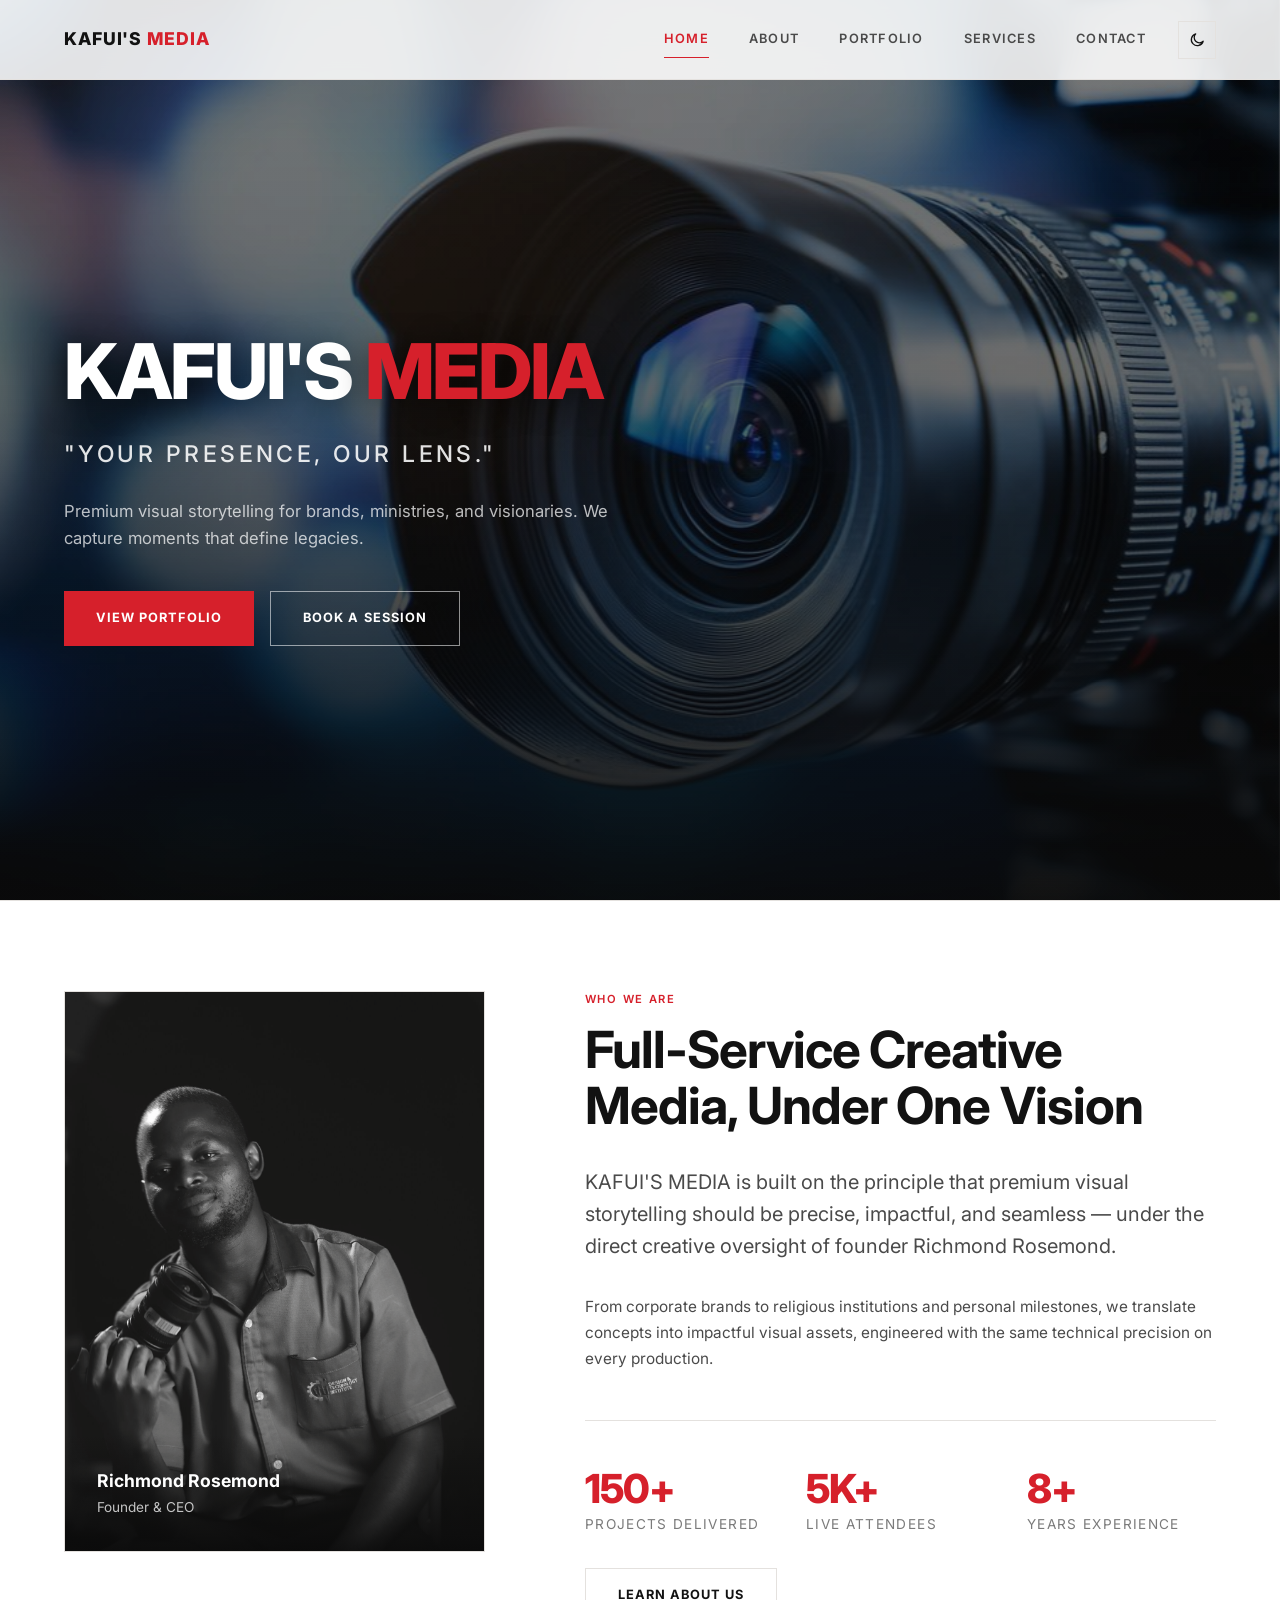
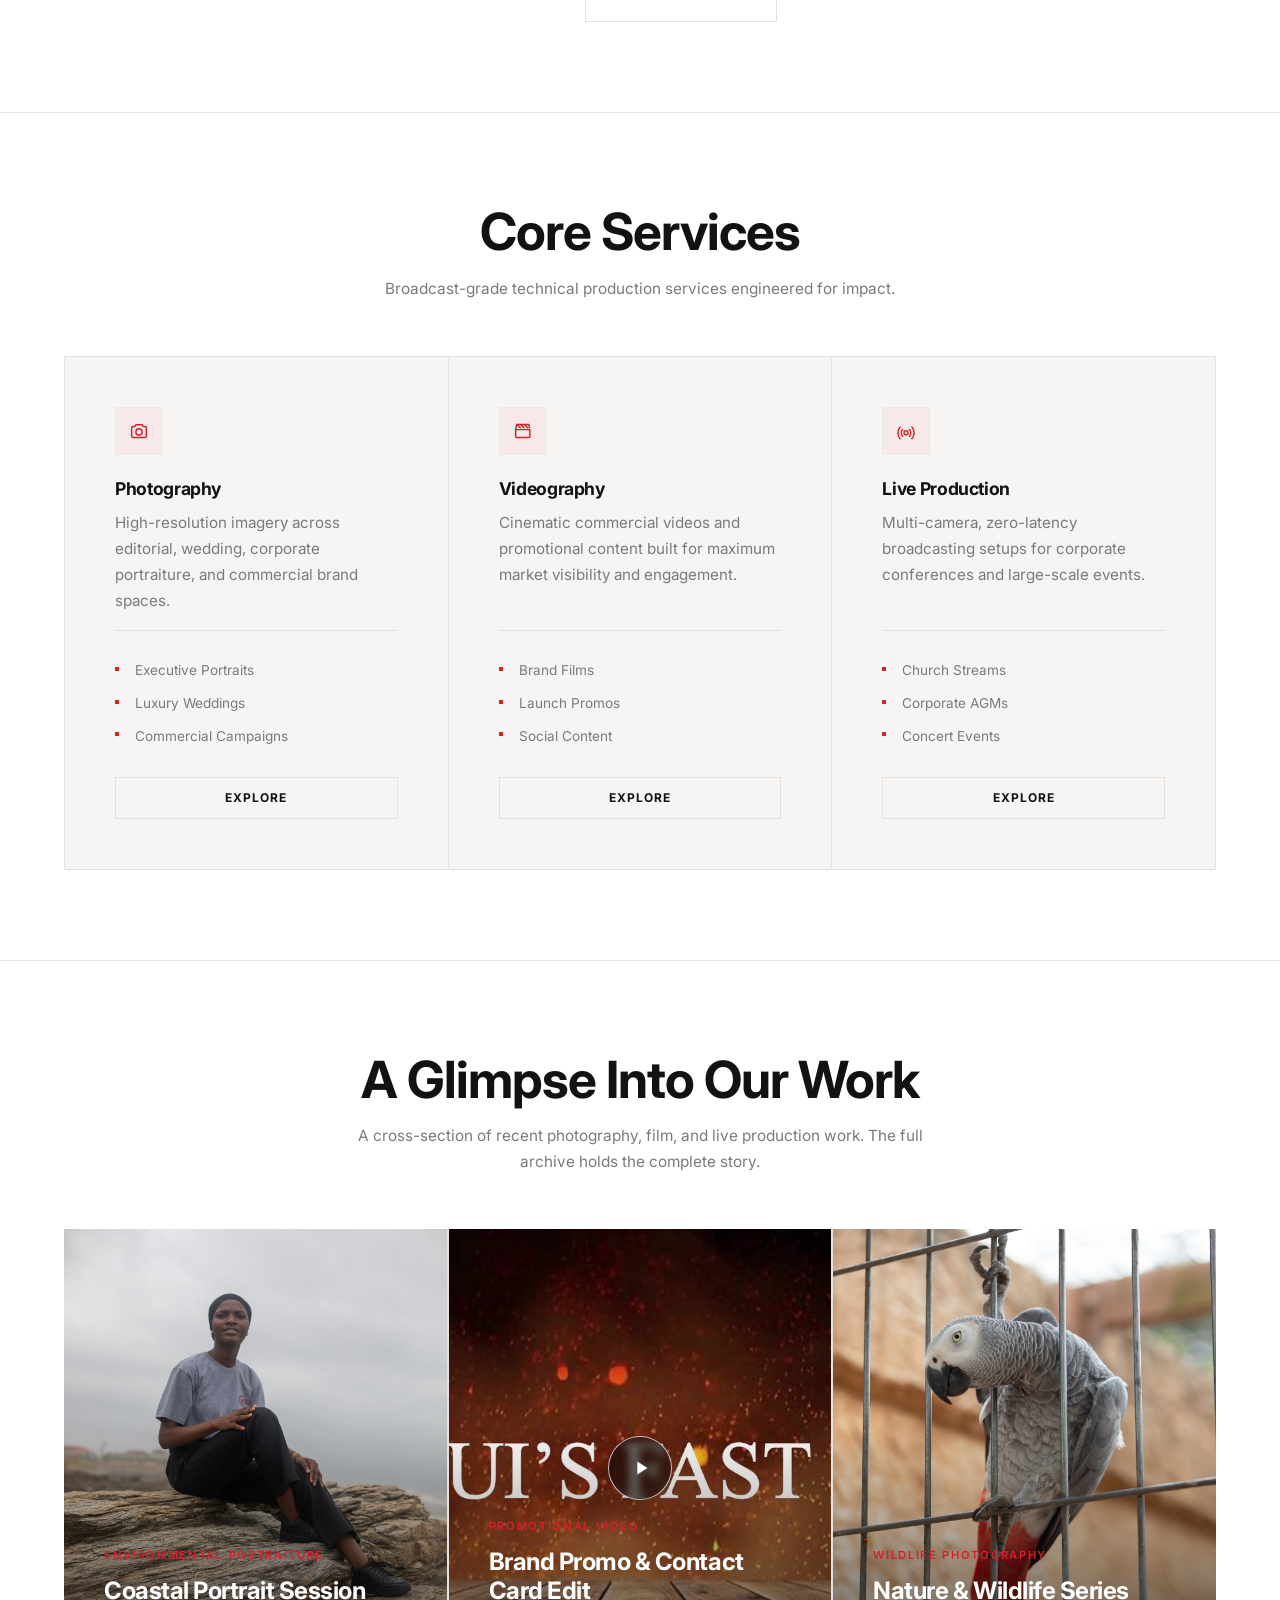
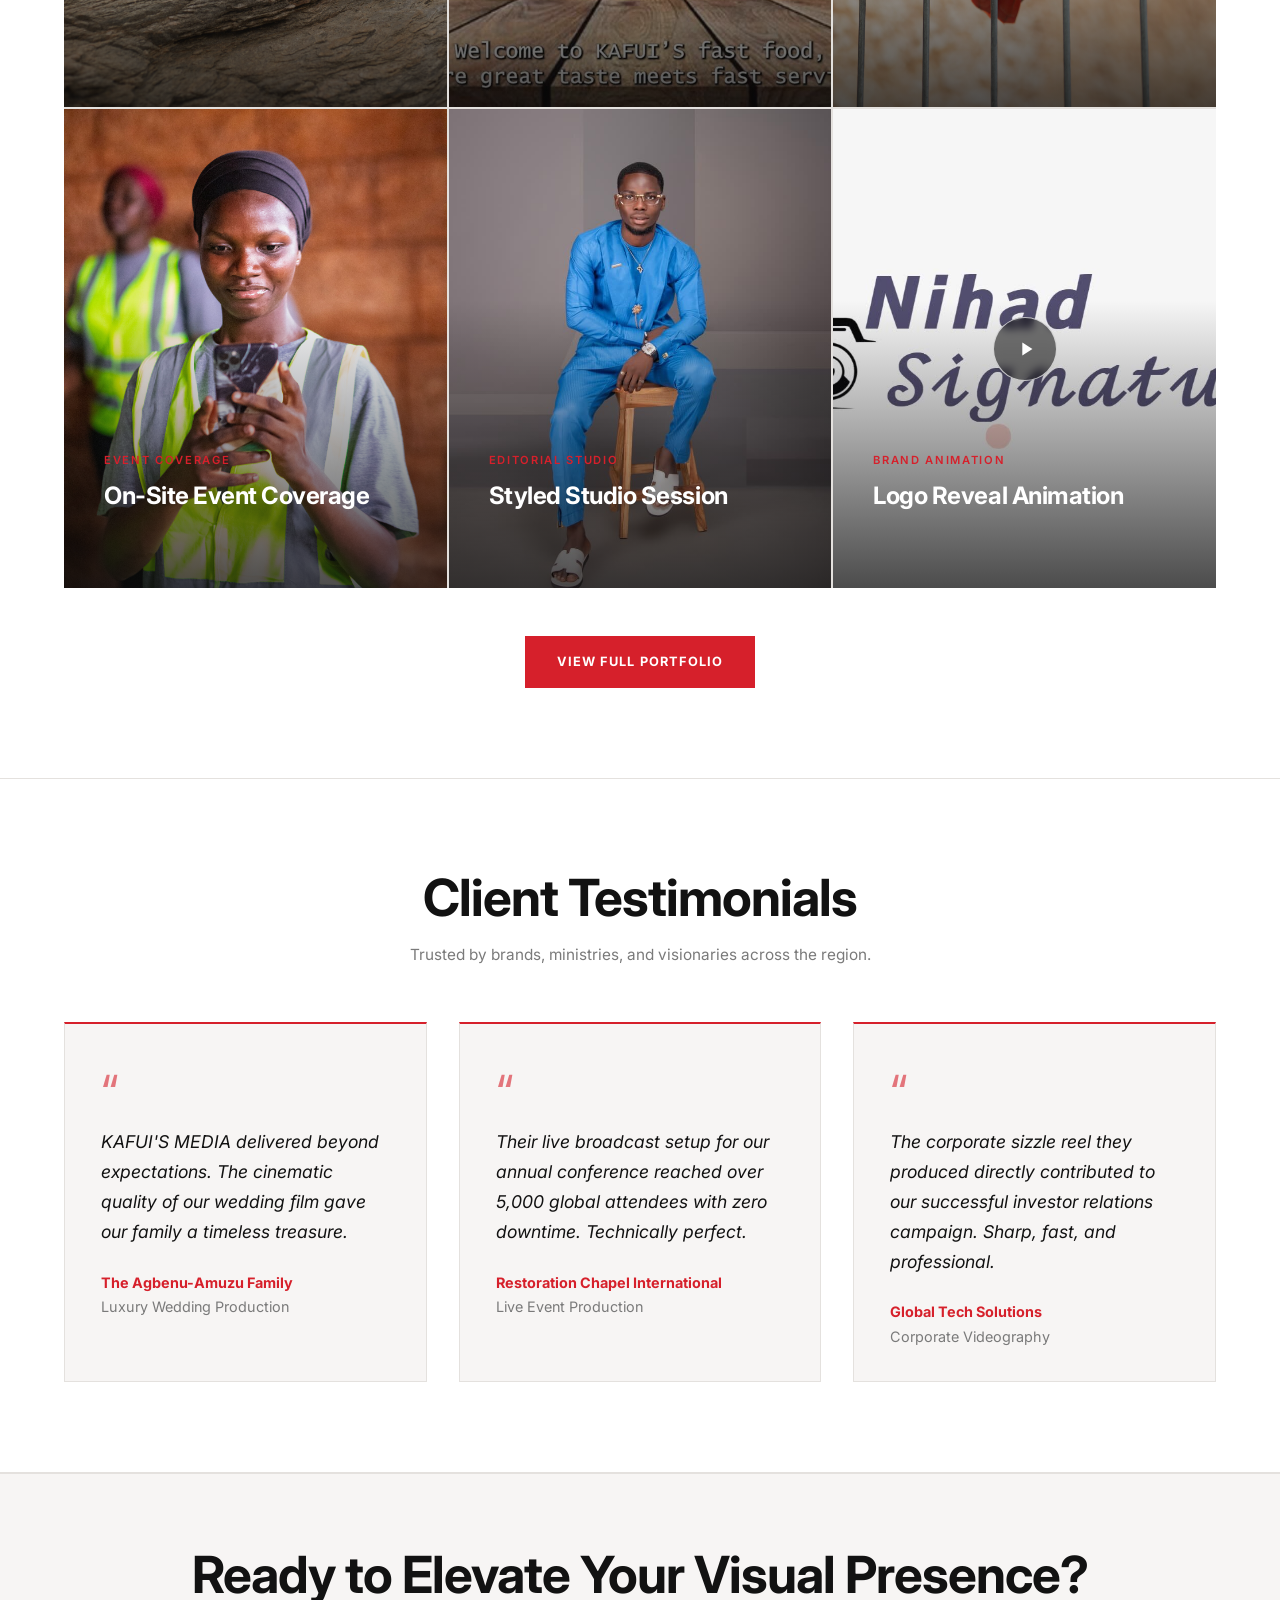
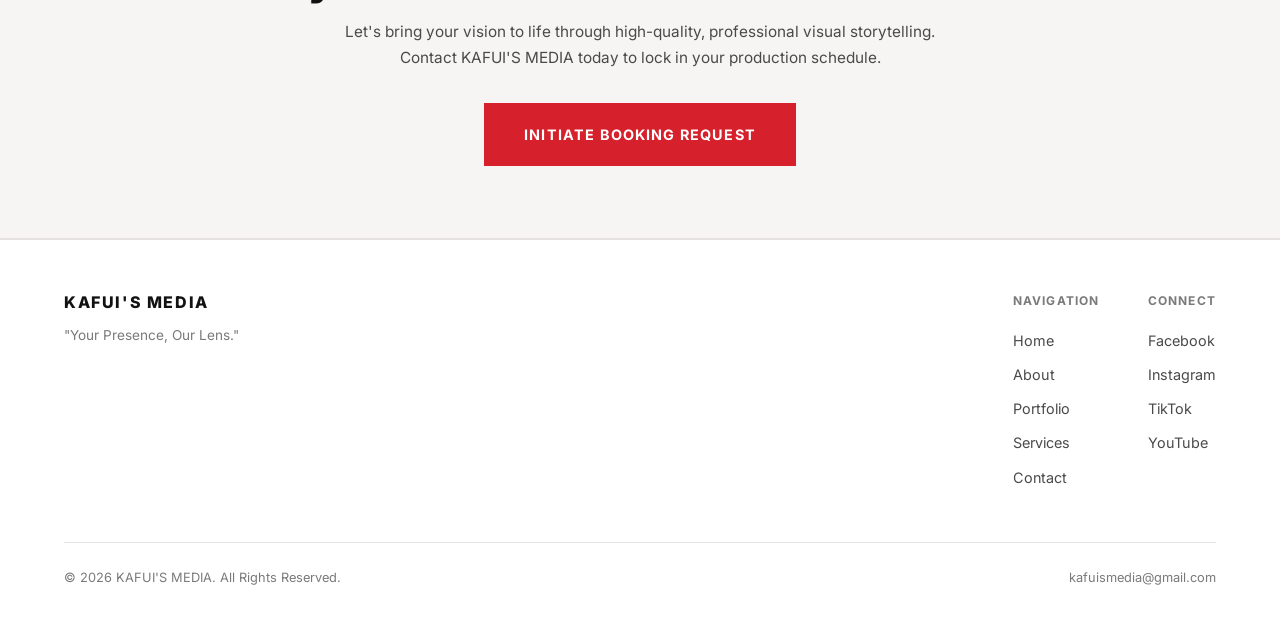
==== commit 2a0baf1a: "compress for fast performance" ====
--- a/index.html
+++ b/index.html
@@ -1,316 +1 @@
-<!DOCTYPE html>
-<html lang="en">
-<head>
-    <meta charset="UTF-8">
-    <meta name="viewport" content="width=device-width, initial-scale=1.0">
-    <script>
-        (function () {
-            var t = localStorage.getItem('theme') === 'dark' ? 'dark' : 'light';
-            document.documentElement.setAttribute('data-theme', t);
-        })();
-    </script>
-    <title>KAFUI'S MEDIA | Professional Photography, Videography & Media Production</title>
-    <link rel="preconnect" href="https://fonts.googleapis.com">
-    <link rel="preconnect" href="https://fonts.gstatic.com" crossorigin>
-    <link rel="stylesheet" href="https://fonts.googleapis.com/css2?family=Inter:wght@400;500;600;700;800&display=swap">
-    <link rel="preload" as="image" href="external/MY%20PORTFOLIO/heroimg.jpg" fetchpriority="high">
-    <link rel="stylesheet" href="style.css">
-</head>
-<body>
-
-    <nav class="nav">
-        <div class="nav-container">
-            <a href="index.html" class="nav-logo">KAFUI'S <em>MEDIA</em></a>
-            <div class="nav-right">
-                <div class="nav-links">
-                    <a href="index.html">Home</a>
-                    <a href="about.html">About</a>
-                    <a href="portfolio.html">Portfolio</a>
-                    <a href="services.html">Services</a>
-                    <a href="contact.html">Contact</a>
-                </div>
-                <button class="theme-toggle" id="theme-toggle" type="button" aria-label="Toggle color theme">
-                    <svg class="icon-sun" viewBox="0 0 24 24" fill="none" stroke="currentColor" stroke-width="1.8" stroke-linecap="round" stroke-linejoin="round"><circle cx="12" cy="12" r="4.2"/><path d="M12 2.5v2.4M12 19.1v2.4M4.6 4.6l1.7 1.7M17.7 17.7l1.7 1.7M2.5 12h2.4M19.1 12h2.4M4.6 19.4l1.7-1.7M17.7 6.3l1.7-1.7"/></svg>
-                    <svg class="icon-moon" viewBox="0 0 24 24" fill="none" stroke="currentColor" stroke-width="1.8" stroke-linecap="round" stroke-linejoin="round"><path d="M20 14.5A8.5 8.5 0 1 1 9.5 4a6.8 6.8 0 0 0 10.5 10.5Z"/></svg>
-                </button>
-                <button class="nav-toggle" aria-label="Toggle navigation" onclick="document.querySelector('.nav-links').classList.toggle('open')">
-                    <span></span>
-                    <span></span>
-                    <span></span>
-                </button>
-            </div>
-            <div class="nav-progress" aria-hidden="true"></div>
-        </div>
-    </nav>
-
-    <main>
-        <section class="hero">
-            <div class="hero-bg">
-                <div class="hero-media">
-                    <img src="external/MY%20PORTFOLIO/heroimg.jpg" alt="Professional cinema camera lens, KAFUI'S MEDIA" loading="eager" fetchpriority="high">
-                </div>
-            </div>
-            <div class="hero-content">
-                <h1>KAFUI'S <span class="accent">MEDIA</span></h1>
-                <p class="hero-tagline">"Your Presence, Our Lens."</p>
-                <p class="hero-subtitle">Premium visual storytelling for brands, ministries, and visionaries. We capture moments that define legacies.</p>
-                <div class="hero-actions">
-                    <a href="portfolio.html" class="btn btn-primary">View Portfolio</a>
-                    <a href="contact.html" class="btn btn-outline">Book a Session</a>
-                </div>
-            </div>
-        </section>
-
-        <hr class="divider">
-
-        <section class="section" id="about-preview">
-            <div class="container">
-                <div class="about-layout">
-                    <div class="founder-card">
-                        <div class="founder-image media-placeholder">
-                            <img src="assets/img/founder.jpg" alt="Richmond Rosemond, Founder & CEO of KAFUI'S MEDIA">
-                            <div class="founder-info">
-                                <p class="founder-name">Richmond Rosemond</p>
-                                <p class="founder-role">Founder & CEO</p>
-                            </div>
-                        </div>
-                    </div>
-                    <div class="about-content reveal">
-                        <span class="portfolio-category">Who We Are</span>
-                        <h2>Full-Service Creative Media, Under One Vision</h2>
-                        <p class="lead">KAFUI'S MEDIA is built on the principle that premium visual storytelling should be precise, impactful, and seamless — under the direct creative oversight of founder Richmond Rosemond.</p>
-                        <p>From corporate brands to religious institutions and personal milestones, we translate concepts into impactful visual assets, engineered with the same technical precision on every production.</p>
-                        <div class="stats-row">
-                            <div class="stat-item">
-                                <h4>150+</h4>
-                                <p>Projects Delivered</p>
-                            </div>
-                            <div class="stat-item">
-                                <h4>5K+</h4>
-                                <p>Live Attendees</p>
-                            </div>
-                            <div class="stat-item">
-                                <h4>8+</h4>
-                                <p>Years Experience</p>
-                            </div>
-                        </div>
-                        <a href="about.html" class="btn btn-outline mt-lg">Learn About Us</a>
-                    </div>
-                </div>
-            </div>
-        </section>
-
-        <hr class="divider">
-
-        <section class="section" id="services-preview">
-            <div class="container">
-                <div class="section-header">
-                    <h2>Core Services</h2>
-                    <p>Broadcast-grade technical production services engineered for impact.</p>
-                </div>
-                <div class="services-grid">
-                    <div class="service-card">
-                        <div class="service-icon"><svg viewBox="0 0 24 24" fill="none" stroke="currentColor" stroke-width="1.6" stroke-linecap="round" stroke-linejoin="round"><path d="M4 8.5A1.5 1.5 0 0 1 5.5 7h2l1.2-1.8h6.6L16.5 7h2A1.5 1.5 0 0 1 20 8.5v9A1.5 1.5 0 0 1 18.5 19h-13A1.5 1.5 0 0 1 4 17.5Z"/><circle cx="12" cy="13" r="3.4"/></svg></div>
-                        <h3>Photography</h3>
-                        <p>High-resolution imagery across editorial, wedding, corporate portraiture, and commercial brand spaces.</p>
-                        <ul class="service-use-cases">
-                            <li>Executive Portraits</li>
-                            <li>Luxury Weddings</li>
-                            <li>Commercial Campaigns</li>
-                        </ul>
-                        <a href="services.html" class="btn btn-outline btn-sm card-action">Explore</a>
-                    </div>
-                    <div class="service-card">
-                        <div class="service-icon"><svg viewBox="0 0 24 24" fill="none" stroke="currentColor" stroke-width="1.6" stroke-linecap="round" stroke-linejoin="round"><path d="M4 10.5 5 5h13.5L19 8.5"/><path d="M4 10.5h15.5V18a1 1 0 0 1-1 1H5a1 1 0 0 1-1-1Z"/><path d="M5.5 5 9 8.5M9.5 5 13 8.5M13.5 5 17 8.5"/></svg></div>
-                        <h3>Videography</h3>
-                        <p>Cinematic commercial videos and promotional content built for maximum market visibility and engagement.</p>
-                        <ul class="service-use-cases">
-                            <li>Brand Films</li>
-                            <li>Launch Promos</li>
-                            <li>Social Content</li>
-                        </ul>
-                        <a href="services.html" class="btn btn-outline btn-sm card-action">Explore</a>
-                    </div>
-                    <div class="service-card">
-                        <div class="service-icon"><svg viewBox="0 0 24 24" fill="none" stroke="currentColor" stroke-width="1.6" stroke-linecap="round" stroke-linejoin="round"><circle cx="12" cy="14" r="2.2"/><path d="M8.3 17.7a5.5 5.5 0 0 1 0-7.4M15.7 10.3a5.5 5.5 0 0 1 0 7.4"/><path d="M5.6 20.4a9.5 9.5 0 0 1 0-12.8M18.4 7.6a9.5 9.5 0 0 1 0 12.8"/></svg></div>
-                        <h3>Live Production</h3>
-                        <p>Multi-camera, zero-latency broadcasting setups for corporate conferences and large-scale events.</p>
-                        <ul class="service-use-cases">
-                            <li>Church Streams</li>
-                            <li>Corporate AGMs</li>
-                            <li>Concert Events</li>
-                        </ul>
-                        <a href="services.html" class="btn btn-outline btn-sm card-action">Explore</a>
-                    </div>
-                </div>
-            </div>
-        </section>
-
-        <hr class="divider">
-
-        <section class="section" id="portfolio-preview">
-            <div class="container">
-                <div class="section-header">
-                    <h2>A Glimpse Into Our Work</h2>
-                    <p>A cross-section of recent photography, film, and live production work. The full archive holds the complete story.</p>
-                </div>
-
-                <div class="portfolio-grid portfolio-section-spacer">
-                    <article class="portfolio-card" tabindex="0" role="button" data-lightbox data-type="image" data-src="assets/img/photo-coastal-portrait.jpg" data-category="Environmental Portraiture" data-title="Coastal Portrait Session" data-desc="A location portrait session shot along the coastline, pairing natural light with a dramatic sky.">
-                        <div class="portfolio-card-media">
-                            <img src="assets/img/photo-coastal-portrait.jpg" alt="Coastal environmental portrait" loading="lazy">
-                        </div>
-                        <div class="portfolio-card-overlay"></div>
-                        <div class="portfolio-card-content">
-                            <span class="portfolio-category">Environmental Portraiture</span>
-                            <h3 class="portfolio-title">Coastal Portrait Session</h3>
-                            <p class="portfolio-desc">A location portrait session shot along the coastline, pairing natural light with a dramatic sky.</p>
-                        </div>
-                    </article>
-
-                    <article class="portfolio-card" tabindex="0" role="button" data-lightbox data-type="video" data-src="assets/video/promo-reel.mp4" data-poster="assets/img/featured-promo-poster.jpg" data-category="Promotional Video" data-title="Brand Promo & Contact Card Edit" data-desc="An After Effects-driven promotional edit featuring animated titles and a branded contact card.">
-                        <div class="portfolio-card-media">
-                            <img src="assets/img/featured-promo-poster.jpg" alt="Brand Promo & Contact Card Edit video preview" loading="lazy">
-                            <span class="play-badge" aria-hidden="true"><svg viewBox="0 0 24 24" fill="currentColor"><path d="M8 5v14l11-7z"/></svg></span>
-                        </div>
-                        <div class="portfolio-card-overlay"></div>
-                        <div class="portfolio-card-content">
-                            <span class="portfolio-category">Promotional Video</span>
-                            <h3 class="portfolio-title">Brand Promo & Contact Card Edit</h3>
-                            <p class="portfolio-desc">An After Effects-driven promotional edit featuring animated titles and a branded contact card.</p>
-                        </div>
-                    </article>
-
-                    <article class="portfolio-card" tabindex="0" role="button" data-lightbox data-type="image" data-src="assets/img/doc-wildlife.jpg" data-category="Wildlife Photography" data-title="Nature & Wildlife Series" data-desc="Observational wildlife photography documenting animals within their environment.">
-                        <div class="portfolio-card-media">
-                            <img src="assets/img/doc-wildlife.jpg" alt="Wildlife documentary photography" loading="lazy">
-                        </div>
-                        <div class="portfolio-card-overlay"></div>
-                        <div class="portfolio-card-content">
-                            <span class="portfolio-category">Wildlife Photography</span>
-                            <h3 class="portfolio-title">Nature & Wildlife Series</h3>
-                            <p class="portfolio-desc">Observational wildlife photography documenting animals within their environment.</p>
-                        </div>
-                    </article>
-
-                    <article class="portfolio-card" tabindex="0" role="button" data-lightbox data-type="image" data-src="assets/img/live-event-coverage.jpg" data-category="Event Coverage" data-title="On-Site Event Coverage" data-desc="Candid, on-the-ground coverage capturing authentic moments throughout the event.">
-                        <div class="portfolio-card-media">
-                            <img src="assets/img/live-event-coverage.jpg" alt="On-site live event coverage" loading="lazy">
-                        </div>
-                        <div class="portfolio-card-overlay"></div>
-                        <div class="portfolio-card-content">
-                            <span class="portfolio-category">Event Coverage</span>
-                            <h3 class="portfolio-title">On-Site Event Coverage</h3>
-                            <p class="portfolio-desc">Candid, on-the-ground coverage capturing authentic moments throughout the event.</p>
-                        </div>
-                    </article>
-
-                    <article class="portfolio-card" tabindex="0" role="button" data-lightbox data-type="image" data-src="assets/img/photo-studio-portrait.jpg" data-category="Editorial Studio" data-title="Styled Studio Session" data-desc="A creative studio portrait built on gel lighting, wardrobe styling, and confident direction.">
-                        <div class="portfolio-card-media">
-                            <img src="assets/img/photo-studio-portrait.jpg" alt="Styled studio portrait" loading="lazy">
-                        </div>
-                        <div class="portfolio-card-overlay"></div>
-                        <div class="portfolio-card-content">
-                            <span class="portfolio-category">Editorial Studio</span>
-                            <h3 class="portfolio-title">Styled Studio Session</h3>
-                            <p class="portfolio-desc">A creative studio portrait built on gel lighting, wardrobe styling, and confident direction.</p>
-                        </div>
-                    </article>
-
-                    <article class="portfolio-card" tabindex="0" role="button" data-lightbox data-type="video" data-src="assets/video/logo-reveal.mp4" data-poster="assets/img/video-logo-poster.jpg" data-category="Brand Animation" data-title="Logo Reveal Animation" data-desc="An animated logo reveal and outro bumper built for brand identity use.">
-                        <div class="portfolio-card-media">
-                            <img src="assets/img/video-logo-poster.jpg" alt="Logo Reveal Animation video preview" loading="lazy">
-                            <span class="play-badge" aria-hidden="true"><svg viewBox="0 0 24 24" fill="currentColor"><path d="M8 5v14l11-7z"/></svg></span>
-                        </div>
-                        <div class="portfolio-card-overlay"></div>
-                        <div class="portfolio-card-content">
-                            <span class="portfolio-category">Brand Animation</span>
-                            <h3 class="portfolio-title">Logo Reveal Animation</h3>
-                            <p class="portfolio-desc">An animated logo reveal and outro bumper built for brand identity use.</p>
-                        </div>
-                    </article>
-                </div>
-
-                <div style="text-align:center;">
-                    <a href="portfolio.html" class="btn btn-primary">View Full Portfolio</a>
-                </div>
-            </div>
-        </section>
-
-        <hr class="divider">
-
-        <section class="section" id="testimonials">
-            <div class="container">
-                <div class="section-header">
-                    <h2>Client Testimonials</h2>
-                    <p>Trusted by brands, ministries, and visionaries across the region.</p>
-                </div>
-                <div class="testimonial-grid">
-                    <div class="testimonial-card">
-                        <span class="testimonial-mark">&#8220;</span>
-                        <p class="testimonial-text">KAFUI'S MEDIA delivered beyond expectations. The cinematic quality of our wedding film gave our family a timeless treasure.</p>
-                        <p class="testimonial-author"><strong>The Agbenu-Amuzu Family</strong><br>Luxury Wedding Production</p>
-                    </div>
-                    <div class="testimonial-card">
-                        <span class="testimonial-mark">&#8220;</span>
-                        <p class="testimonial-text">Their live broadcast setup for our annual conference reached over 5,000 global attendees with zero downtime. Technically perfect.</p>
-                        <p class="testimonial-author"><strong>Restoration Chapel International</strong><br>Live Event Production</p>
-                    </div>
-                    <div class="testimonial-card">
-                        <span class="testimonial-mark">&#8220;</span>
-                        <p class="testimonial-text">The corporate sizzle reel they produced directly contributed to our successful investor relations campaign. Sharp, fast, and professional.</p>
-                        <p class="testimonial-author"><strong>Global Tech Solutions</strong><br>Corporate Videography</p>
-                    </div>
-                </div>
-            </div>
-        </section>
-
-        <hr class="divider">
-
-        <section class="cta-strip">
-            <div class="container">
-                <h2>Ready to Elevate Your Visual Presence?</h2>
-                <p>Let's bring your vision to life through high-quality, professional visual storytelling. Contact KAFUI'S MEDIA today to lock in your production schedule.</p>
-                <a href="contact.html" class="btn btn-primary btn-lg">Initiate Booking Request</a>
-            </div>
-        </section>
-    </main>
-
-    <footer class="footer">
-        <div class="container">
-            <div class="footer-content">
-                <div class="footer-brand">
-                    <h3>KAFUI'S MEDIA</h3>
-                    <p>"Your Presence, Our Lens."</p>
-                </div>
-                <div class="footer-links">
-                    <div class="footer-nav">
-                        <h4>Navigation</h4>
-                        <a href="index.html">Home</a>
-                        <a href="about.html">About</a>
-                        <a href="portfolio.html">Portfolio</a>
-                        <a href="services.html">Services</a>
-                        <a href="contact.html">Contact</a>
-                    </div>
-                    <div class="footer-social">
-                        <h4>Connect</h4>
-                        <a href="https://facebook.com/kafuismedia" target="_blank">Facebook</a>
-                        <a href="https://instagram.com/kafuismedia" target="_blank">Instagram</a>
-                        <a href="https://tiktok.com/@kafuismedia" target="_blank">TikTok</a>
-                        <a href="https://youtube.com/@kafuismedia" target="_blank">YouTube</a>
-                    </div>
-                </div>
-            </div>
-            <div class="footer-bottom">
-                <p>&copy; 2026 KAFUI'S MEDIA. All Rights Reserved.</p>
-                <p><a href="mailto:kafuismedia@gmail.com" class="footer-email">kafuismedia@gmail.com</a></p>
-            </div>
-        </div>
-    </footer>
-
-    <script src="main.js" defer></script>
-
-    <div class="cursor-glow" aria-hidden="true"></div>
-
-</body>
-</html>
+<!DOCTYPE html><html lang="en"><head><meta charset="UTF-8"><meta name="viewport" content="width=device-width, initial-scale=1.0"><script> (function () { var t = localStorage.getItem('theme') === 'dark' ? 'dark' : 'light'; document.documentElement.setAttribute('data-theme', t); })(); </script><title>KAFUI'S MEDIA | Professional Photography, Videography & Media Production</title><link rel="preconnect" href="https://fonts.googleapis.com"><link rel="preconnect" href="https://fonts.gstatic.com" crossorigin><link rel="stylesheet" href="https://fonts.googleapis.com/css2?family=Inter:wght@400;500;600;700;800&display=swap"><link rel="preload" as="image" href="external/MY%20PORTFOLIO/heroimg.jpg" fetchpriority="high"><link rel="stylesheet" href="style.css"></head><body><nav class="nav"><div class="nav-container"><a href="index.html" class="nav-logo">KAFUI'S <em>MEDIA</em></a><div class="nav-right"><div class="nav-links"><a href="index.html">Home</a><a href="about.html">About</a><a href="portfolio.html">Portfolio</a><a href="services.html">Services</a><a href="contact.html">Contact</a></div><button class="theme-toggle" id="theme-toggle" type="button" aria-label="Toggle color theme"><svg class="icon-sun" viewBox="0 0 24 24" fill="none" stroke="currentColor" stroke-width="1.8" stroke-linecap="round" stroke-linejoin="round"><circle cx="12" cy="12" r="4.2"/><path d="M12 2.5v2.4M12 19.1v2.4M4.6 4.6l1.7 1.7M17.7 17.7l1.7 1.7M2.5 12h2.4M19.1 12h2.4M4.6 19.4l1.7-1.7M17.7 6.3l1.7-1.7"/></svg><svg class="icon-moon" viewBox="0 0 24 24" fill="none" stroke="currentColor" stroke-width="1.8" stroke-linecap="round" stroke-linejoin="round"><path d="M20 14.5A8.5 8.5 0 1 1 9.5 4a6.8 6.8 0 0 0 10.5 10.5Z"/></svg></button><button class="nav-toggle" aria-label="Toggle navigation" onclick="document.querySelector('.nav-links').classList.toggle('open')"><span></span><span></span><span></span></button></div><div class="nav-progress" aria-hidden="true"></div></div></nav><main><section class="hero"><div class="hero-bg"><div class="hero-media"><img src="external/MY%20PORTFOLIO/heroimg.jpg" alt="Professional cinema camera lens, KAFUI'S MEDIA" loading="eager" fetchpriority="high"></div></div><div class="hero-content"><h1>KAFUI'S <span class="accent">MEDIA</span></h1><p class="hero-tagline">"Your Presence, Our Lens."</p><p class="hero-subtitle">Premium visual storytelling for brands, ministries, and visionaries. We capture moments that define legacies.</p><div class="hero-actions"><a href="portfolio.html" class="btn btn-primary">View Portfolio</a><a href="contact.html" class="btn btn-outline">Book a Session</a></div></div></section><hr class="divider"><section class="section" id="about-preview"><div class="container"><div class="about-layout"><div class="founder-card"><div class="founder-image media-placeholder"><img src="assets/img/founder.jpg" alt="Richmond Rosemond, Founder & CEO of KAFUI'S MEDIA"><div class="founder-info"><p class="founder-name">Richmond Rosemond</p><p class="founder-role">Founder & CEO</p></div></div></div><div class="about-content reveal"><span class="portfolio-category">Who We Are</span><h2>Full-Service Creative Media, Under One Vision</h2><p class="lead">KAFUI'S MEDIA is built on the principle that premium visual storytelling should be precise, impactful, and seamless — under the direct creative oversight of founder Richmond Rosemond.</p><p>From corporate brands to religious institutions and personal milestones, we translate concepts into impactful visual assets, engineered with the same technical precision on every production.</p><div class="stats-row"><div class="stat-item"><h4>150+</h4><p>Projects Delivered</p></div><div class="stat-item"><h4>5K+</h4><p>Live Attendees</p></div><div class="stat-item"><h4>8+</h4><p>Years Experience</p></div></div><a href="about.html" class="btn btn-outline mt-lg">Learn About Us</a></div></div></div></section><hr class="divider"><section class="section" id="services-preview"><div class="container"><div class="section-header"><h2>Core Services</h2><p>Broadcast-grade technical production services engineered for impact.</p></div><div class="services-grid"><div class="service-card"><div class="service-icon"><svg viewBox="0 0 24 24" fill="none" stroke="currentColor" stroke-width="1.6" stroke-linecap="round" stroke-linejoin="round"><path d="M4 8.5A1.5 1.5 0 0 1 5.5 7h2l1.2-1.8h6.6L16.5 7h2A1.5 1.5 0 0 1 20 8.5v9A1.5 1.5 0 0 1 18.5 19h-13A1.5 1.5 0 0 1 4 17.5Z"/><circle cx="12" cy="13" r="3.4"/></svg></div><h3>Photography</h3><p>High-resolution imagery across editorial, wedding, corporate portraiture, and commercial brand spaces.</p><ul class="service-use-cases"><li>Executive Portraits</li><li>Luxury Weddings</li><li>Commercial Campaigns</li></ul><a href="services.html" class="btn btn-outline btn-sm card-action">Explore</a></div><div class="service-card"><div class="service-icon"><svg viewBox="0 0 24 24" fill="none" stroke="currentColor" stroke-width="1.6" stroke-linecap="round" stroke-linejoin="round"><path d="M4 10.5 5 5h13.5L19 8.5"/><path d="M4 10.5h15.5V18a1 1 0 0 1-1 1H5a1 1 0 0 1-1-1Z"/><path d="M5.5 5 9 8.5M9.5 5 13 8.5M13.5 5 17 8.5"/></svg></div><h3>Videography</h3><p>Cinematic commercial videos and promotional content built for maximum market visibility and engagement.</p><ul class="service-use-cases"><li>Brand Films</li><li>Launch Promos</li><li>Social Content</li></ul><a href="services.html" class="btn btn-outline btn-sm card-action">Explore</a></div><div class="service-card"><div class="service-icon"><svg viewBox="0 0 24 24" fill="none" stroke="currentColor" stroke-width="1.6" stroke-linecap="round" stroke-linejoin="round"><circle cx="12" cy="14" r="2.2"/><path d="M8.3 17.7a5.5 5.5 0 0 1 0-7.4M15.7 10.3a5.5 5.5 0 0 1 0 7.4"/><path d="M5.6 20.4a9.5 9.5 0 0 1 0-12.8M18.4 7.6a9.5 9.5 0 0 1 0 12.8"/></svg></div><h3>Live Production</h3><p>Multi-camera, zero-latency broadcasting setups for corporate conferences and large-scale events.</p><ul class="service-use-cases"><li>Church Streams</li><li>Corporate AGMs</li><li>Concert Events</li></ul><a href="services.html" class="btn btn-outline btn-sm card-action">Explore</a></div></div></div></section><hr class="divider"><section class="section" id="portfolio-preview"><div class="container"><div class="section-header"><h2>A Glimpse Into Our Work</h2><p>A cross-section of recent photography, film, and live production work. The full archive holds the complete story.</p></div><div class="portfolio-grid portfolio-section-spacer"><article class="portfolio-card" tabindex="0" role="button" data-lightbox data-type="image" data-src="assets/img/photo-coastal-portrait.jpg" data-category="Environmental Portraiture" data-title="Coastal Portrait Session" data-desc="A location portrait session shot along the coastline, pairing natural light with a dramatic sky."><div class="portfolio-card-media"><img src="assets/img/photo-coastal-portrait.jpg" alt="Coastal environmental portrait" loading="lazy"></div><div class="portfolio-card-overlay"></div><div class="portfolio-card-content"><span class="portfolio-category">Environmental Portraiture</span><h3 class="portfolio-title">Coastal Portrait Session</h3><p class="portfolio-desc">A location portrait session shot along the coastline, pairing natural light with a dramatic sky.</p></div></article><article class="portfolio-card" tabindex="0" role="button" data-lightbox data-type="video" data-src="assets/video/promo-reel.mp4" data-poster="assets/img/featured-promo-poster.jpg" data-category="Promotional Video" data-title="Brand Promo & Contact Card Edit" data-desc="An After Effects-driven promotional edit featuring animated titles and a branded contact card."><div class="portfolio-card-media"><img src="assets/img/featured-promo-poster.jpg" alt="Brand Promo & Contact Card Edit video preview" loading="lazy"><span class="play-badge" aria-hidden="true"><svg viewBox="0 0 24 24" fill="currentColor"><path d="M8 5v14l11-7z"/></svg></span></div><div class="portfolio-card-overlay"></div><div class="portfolio-card-content"><span class="portfolio-category">Promotional Video</span><h3 class="portfolio-title">Brand Promo & Contact Card Edit</h3><p class="portfolio-desc">An After Effects-driven promotional edit featuring animated titles and a branded contact card.</p></div></article><article class="portfolio-card" tabindex="0" role="button" data-lightbox data-type="image" data-src="assets/img/doc-wildlife.jpg" data-category="Wildlife Photography" data-title="Nature & Wildlife Series" data-desc="Observational wildlife photography documenting animals within their environment."><div class="portfolio-card-media"><img src="assets/img/doc-wildlife.jpg" alt="Wildlife documentary photography" loading="lazy"></div><div class="portfolio-card-overlay"></div><div class="portfolio-card-content"><span class="portfolio-category">Wildlife Photography</span><h3 class="portfolio-title">Nature & Wildlife Series</h3><p class="portfolio-desc">Observational wildlife photography documenting animals within their environment.</p></div></article><article class="portfolio-card" tabindex="0" role="button" data-lightbox data-type="image" data-src="assets/img/live-event-coverage.jpg" data-category="Event Coverage" data-title="On-Site Event Coverage" data-desc="Candid, on-the-ground coverage capturing authentic moments throughout the event."><div class="portfolio-card-media"><img src="assets/img/live-event-coverage.jpg" alt="On-site live event coverage" loading="lazy"></div><div class="portfolio-card-overlay"></div><div class="portfolio-card-content"><span class="portfolio-category">Event Coverage</span><h3 class="portfolio-title">On-Site Event Coverage</h3><p class="portfolio-desc">Candid, on-the-ground coverage capturing authentic moments throughout the event.</p></div></article><article class="portfolio-card" tabindex="0" role="button" data-lightbox data-type="image" data-src="assets/img/photo-studio-portrait.jpg" data-category="Editorial Studio" data-title="Styled Studio Session" data-desc="A creative studio portrait built on gel lighting, wardrobe styling, and confident direction."><div class="portfolio-card-media"><img src="assets/img/photo-studio-portrait.jpg" alt="Styled studio portrait" loading="lazy"></div><div class="portfolio-card-overlay"></div><div class="portfolio-card-content"><span class="portfolio-category">Editorial Studio</span><h3 class="portfolio-title">Styled Studio Session</h3><p class="portfolio-desc">A creative studio portrait built on gel lighting, wardrobe styling, and confident direction.</p></div></article><article class="portfolio-card" tabindex="0" role="button" data-lightbox data-type="video" data-src="assets/video/logo-reveal.mp4" data-poster="assets/img/video-logo-poster.jpg" data-category="Brand Animation" data-title="Logo Reveal Animation" data-desc="An animated logo reveal and outro bumper built for brand identity use."><div class="portfolio-card-media"><img src="assets/img/video-logo-poster.jpg" alt="Logo Reveal Animation video preview" loading="lazy"><span class="play-badge" aria-hidden="true"><svg viewBox="0 0 24 24" fill="currentColor"><path d="M8 5v14l11-7z"/></svg></span></div><div class="portfolio-card-overlay"></div><div class="portfolio-card-content"><span class="portfolio-category">Brand Animation</span><h3 class="portfolio-title">Logo Reveal Animation</h3><p class="portfolio-desc">An animated logo reveal and outro bumper built for brand identity use.</p></div></article></div><div style="text-align:center;"><a href="portfolio.html" class="btn btn-primary">View Full Portfolio</a></div></div></section><hr class="divider"><section class="section" id="testimonials"><div class="container"><div class="section-header"><h2>Client Testimonials</h2><p>Trusted by brands, ministries, and visionaries across the region.</p></div><div class="testimonial-grid"><div class="testimonial-card"><span class="testimonial-mark">&#8220;</span><p class="testimonial-text">KAFUI'S MEDIA delivered beyond expectations. The cinematic quality of our wedding film gave our family a timeless treasure.</p><p class="testimonial-author"><strong>The Agbenu-Amuzu Family</strong><br>Luxury Wedding Production</p></div><div class="testimonial-card"><span class="testimonial-mark">&#8220;</span><p class="testimonial-text">Their live broadcast setup for our annual conference reached over 5,000 global attendees with zero downtime. Technically perfect.</p><p class="testimonial-author"><strong>Restoration Chapel International</strong><br>Live Event Production</p></div><div class="testimonial-card"><span class="testimonial-mark">&#8220;</span><p class="testimonial-text">The corporate sizzle reel they produced directly contributed to our successful investor relations campaign. Sharp, fast, and professional.</p><p class="testimonial-author"><strong>Global Tech Solutions</strong><br>Corporate Videography</p></div></div></div></section><hr class="divider"><section class="cta-strip"><div class="container"><h2>Ready to Elevate Your Visual Presence?</h2><p>Let's bring your vision to life through high-quality, professional visual storytelling. Contact KAFUI'S MEDIA today to lock in your production schedule.</p><a href="contact.html" class="btn btn-primary btn-lg">Initiate Booking Request</a></div></section></main><footer class="footer"><div class="container"><div class="footer-content"><div class="footer-brand"><h3>KAFUI'S MEDIA</h3><p>"Your Presence, Our Lens."</p></div><div class="footer-links"><div class="footer-nav"><h4>Navigation</h4><a href="index.html">Home</a><a href="about.html">About</a><a href="portfolio.html">Portfolio</a><a href="services.html">Services</a><a href="contact.html">Contact</a></div><div class="footer-social"><h4>Connect</h4><a href="https://facebook.com/kafuismedia" target="_blank">Facebook</a><a href="https://instagram.com/kafuismedia" target="_blank">Instagram</a><a href="https://tiktok.com/@kafuismedia" target="_blank">TikTok</a><a href="https://youtube.com/@kafuismedia" target="_blank">YouTube</a></div></div></div><div class="footer-bottom"><p>&copy; 2026 KAFUI'S MEDIA. All Rights Reserved.</p><p><a href="mailto:kafuismedia@gmail.com" class="footer-email">kafuismedia@gmail.com</a></p></div></div></footer><script src="main.js" defer></script><div class="cursor-glow" aria-hidden="true"></div></body></html>
--- a/style.css
+++ b/style.css
@@ -1,1833 +1 @@
-/* ==========================================================================
-   1. DESIGN TOKENS & CORE VARIABLES
-   ========================================================================== */
-/* Font is loaded via <link> tags in each page's <head> (with preconnect),
-   not @import here — @import blocks the page while it fetches this file,
-   then fetches the font on top, adding a full extra round trip before any
-   text can render. A <link> lets the browser discover and fetch it in
-   parallel with this stylesheet instead. */
-
-:root {
-    /* Color System - Light, Red & Black */
-    --bg-primary: #FFFFFF;
-    --bg-secondary: #F7F5F4;
-    --bg-tertiary: #EFEDEA;
-    --bg-card: #FFFFFF;
-    --accent: #D6202B;
-    --accent-hover: #B31923;
-    --accent-deep: #8C1017;
-    --accent-rgb: 214, 32, 43;
-    --on-accent: #FFFFFF;
-    --text-main: #121212;
-    --text-secondary: #4A4A4A;
-    --text-muted: #7A7A7A;
-    --border-color: #E4E1DE;
-    --border-light: #ECE9E6;
-    --nav-bg: rgba(255, 255, 255, 0.88);
-    --nav-mobile-bg: rgba(255, 255, 255, 0.98);
-    --shadow-color: rgba(18, 18, 18, 0.10);
-
-    /* Typography - simple, single sans-serif family */
-    --font-heading: 'Inter', -apple-system, BlinkMacSystemFont, sans-serif;
-    --font-body: 'Inter', -apple-system, BlinkMacSystemFont, sans-serif;
-    --font-label: 'Inter', -apple-system, BlinkMacSystemFont, sans-serif;
-
-    /* Spacing */
-    --section-padding: clamp(60px, 10vh, 120px);
-    --container-width: 1600px;
-    --container-padding: clamp(20px, 5vw, 80px);
-
-    /* Transitions */
-    --ease-out: cubic-bezier(0.25, 0.46, 0.45, 0.94);
-    --transition-fast: 0.2s var(--ease-out);
-    --transition-base: 0.3s var(--ease-out);
-    --transition-slow: 0.5s var(--ease-out);
-
-    /* Layout */
-    --nav-height: 80px;
-}
-
-[data-theme="dark"] {
-    --bg-primary: #0D0D0D;
-    --bg-secondary: #161616;
-    --bg-tertiary: #1F1F1F;
-    --bg-card: #141414;
-    --accent: #FF4048;
-    --accent-hover: #FF6169;
-    --accent-deep: #C4202A;
-    --accent-rgb: 255, 64, 72;
-    --on-accent: #FFFFFF;
-    --text-main: #F5F5F5;
-    --text-secondary: #C4C4C4;
-    --text-muted: #8C8C8C;
-    --border-color: #2A2A2A;
-    --border-light: #333333;
-    --nav-bg: rgba(13, 13, 13, 0.88);
-    --nav-mobile-bg: rgba(13, 13, 13, 0.98);
-    --shadow-color: rgba(0, 0, 0, 0.45);
-}
-
-/* ==========================================================================
-   2. RESET & BASE
-   ========================================================================== */
-*, *::before, *::after {
-    box-sizing: border-box;
-    margin: 0;
-    padding: 0;
-}
-
-html {
-    scroll-behavior: smooth;
-    background-color: var(--bg-primary);
-    font-size: 16px;
-}
-
-body {
-    font-family: var(--font-body);
-    background-color: var(--bg-primary);
-    color: var(--text-main);
-    line-height: 1.6;
-    -webkit-font-smoothing: antialiased;
-    -moz-osx-font-smoothing: grayscale;
-    overflow-x: hidden;
-    transition: background-color 0.25s ease, color 0.25s ease;
-}
-
-.nav, .service-card, .testimonial-card, .contact-form, .footer,
-.btn, .form-input, .form-select, .form-textarea, .theme-toggle,
-.portfolio-card, .capabilities-table {
-    transition: background-color 0.25s ease, color 0.25s ease, border-color 0.25s ease;
-}
-
-img, video, figure {
-    max-width: 100%;
-    height: auto;
-    display: block;
-}
-
-a {
-    color: var(--accent);
-    text-decoration: none;
-    transition: color var(--transition-fast);
-}
-
-a:hover {
-    color: var(--accent-hover);
-}
-
-ul, ol {
-    list-style: none;
-}
-
-button {
-    font-family: inherit;
-    cursor: pointer;
-}
-
-/* ==========================================================================
-   3. TYPOGRAPHY HIERARCHY
-   ========================================================================== */
-h1, h2, h3, h4 {
-    font-family: var(--font-heading);
-    font-weight: 700;
-    letter-spacing: -0.02em;
-    line-height: 1.1;
-    color: var(--text-main);
-    text-transform: none;
-}
-
-h1 {
-    font-size: clamp(3rem, 6vw, 5.5rem);
-    font-weight: 800;
-    letter-spacing: -0.03em;
-    line-height: 1;
-}
-
-h2 {
-    font-size: clamp(2rem, 4vw, 3.5rem);
-    font-weight: 700;
-    margin-bottom: 1rem;
-    letter-spacing: -0.02em;
-}
-
-h3 {
-    font-size: clamp(1.25rem, 2.5vw, 1.75rem);
-    font-weight: 600;
-    margin-bottom: 0.75rem;
-}
-
-h4 {
-    font-size: 1.1rem;
-    font-weight: 600;
-    margin-bottom: 0.5rem;
-}
-
-p {
-    color: var(--text-secondary);
-    font-size: clamp(0.95rem, 1.2vw, 1.1rem);
-    line-height: 1.7;
-    margin-bottom: 1.25rem;
-    max-width: 70ch;
-}
-
-p.lead {
-    font-size: clamp(1.1rem, 1.5vw, 1.35rem);
-    color: var(--text-secondary);
-    max-width: 60ch;
-}
-
-.text-accent { color: var(--accent); }
-.text-muted { color: var(--text-muted); }
-
-/* ==========================================================================
-   4. LAYOUT UTILITIES
-   ========================================================================== */
-.container {
-    width: 100%;
-    max-width: var(--container-width);
-    margin: 0 auto;
-    padding-left: var(--container-padding);
-    padding-right: var(--container-padding);
-}
-
-.section {
-    padding: var(--section-padding) 0;
-}
-
-.section-header {
-    text-align: center;
-    margin-bottom: clamp(40px, 6vh, 80px);
-}
-
-.section-header h2 {
-    margin-bottom: 1rem;
-}
-
-.section-header p {
-    margin: 0 auto;
-    color: var(--text-muted);
-    max-width: 60ch;
-}
-
-.divider {
-    border: none;
-    height: 1px;
-    background: var(--border-color);
-    margin: 0;
-}
-
-/* ==========================================================================
-   5. NAVIGATION
-   ========================================================================== */
-.nav {
-    position: fixed;
-    top: 0;
-    left: 0;
-    right: 0;
-    height: var(--nav-height);
-    background: var(--nav-bg);
-    backdrop-filter: blur(20px);
-    -webkit-backdrop-filter: blur(20px);
-    border-bottom: 1px solid var(--border-color);
-    z-index: 1000;
-    transform: translateY(0);
-    transition: transform 0.4s cubic-bezier(0.25, 0.46, 0.45, 0.94), background-color 0.25s ease, border-color 0.25s ease;
-}
-
-.nav.nav-hidden {
-    transform: translateY(-100%);
-}
-
-.nav-container {
-    display: flex;
-    align-items: center;
-    justify-content: space-between;
-    height: 100%;
-    max-width: var(--container-width);
-    margin: 0 auto;
-    padding: 0 var(--container-padding);
-}
-
-.nav-logo {
-    font-family: var(--font-heading);
-    font-size: 1.1rem;
-    font-weight: 800;
-    letter-spacing: 0.05em;
-    text-transform: uppercase;
-    color: var(--text-main);
-    text-decoration: none;
-    transition: color var(--transition-fast);
-}
-
-.nav-logo:hover {
-    color: var(--accent);
-}
-
-.nav-logo em {
-    font-style: normal;
-    color: var(--accent);
-}
-
-.nav-right {
-    display: flex;
-    align-items: center;
-    gap: 2rem;
-}
-
-.nav-links {
-    display: flex;
-    gap: 2.5rem;
-}
-
-.nav-links a {
-    font-family: var(--font-label);
-    font-size: 0.8rem;
-    font-weight: 600;
-    letter-spacing: 0.1em;
-    text-transform: uppercase;
-    color: var(--text-secondary);
-    text-decoration: none;
-    position: relative;
-    padding: 0.5rem 0;
-    transition: color var(--transition-fast);
-}
-
-.nav-links a::after {
-    content: '';
-    position: absolute;
-    bottom: 0;
-    left: 0;
-    width: 0;
-    height: 1px;
-    background: var(--accent);
-    transition: width var(--transition-base);
-}
-
-.nav-links a:hover,
-.nav-links a.active {
-    color: var(--accent);
-}
-
-.nav-links a:hover::after,
-.nav-links a.active::after {
-    width: 100%;
-}
-
-/* Theme Toggle */
-.theme-toggle {
-    display: inline-flex;
-    align-items: center;
-    justify-content: center;
-    width: 38px;
-    height: 38px;
-    flex-shrink: 0;
-    border: 1px solid var(--border-color);
-    background: transparent;
-    color: var(--text-main);
-    cursor: pointer;
-}
-
-.theme-toggle:hover {
-    border-color: var(--accent);
-    color: var(--accent);
-}
-
-.theme-toggle svg {
-    width: 17px;
-    height: 17px;
-}
-
-.theme-toggle .icon-sun { display: none; }
-.theme-toggle .icon-moon { display: block; }
-
-[data-theme="dark"] .theme-toggle .icon-sun { display: block; }
-[data-theme="dark"] .theme-toggle .icon-moon { display: none; }
-
-/* Mobile Nav Toggle */
-.nav-toggle {
-    display: none;
-    flex-direction: column;
-    gap: 5px;
-    background: none;
-    border: none;
-    cursor: pointer;
-    padding: 5px;
-    flex-shrink: 0;
-}
-
-.nav-toggle span {
-    display: block;
-    width: 24px;
-    height: 2px;
-    background: var(--text-main);
-    transition: all var(--transition-base);
-}
-
-.nav-progress {
-    position: absolute;
-    bottom: 0;
-    left: 0;
-    height: 2px;
-    width: 100%;
-    background: linear-gradient(90deg, transparent, var(--accent), transparent);
-    transform: scaleX(0);
-    transform-origin: left;
-    transition: transform 0.1s linear;
-    z-index: 2;
-}
-
-.nav-progress.active {
-    transform: scaleX(1);
-}
-
-/* ==========================================================================
-   6. BUTTON SYSTEM
-   ========================================================================== */
-.btn {
-    display: inline-flex;
-    align-items: center;
-    justify-content: center;
-    gap: 0.5rem;
-    font-family: var(--font-label);
-    font-size: 0.8rem;
-    font-weight: 700;
-    letter-spacing: 0.08em;
-    text-transform: uppercase;
-    padding: 16px 32px;
-    text-decoration: none;
-    border: none;
-    cursor: pointer;
-    transition: all var(--transition-base);
-    position: relative;
-    overflow: hidden;
-}
-
-.btn-primary {
-    background: var(--accent);
-    color: var(--on-accent);
-}
-
-.btn-primary:hover {
-    background: var(--accent-hover);
-    color: var(--on-accent);
-    transform: translateY(-2px);
-    box-shadow: 0 10px 24px var(--shadow-color);
-}
-
-.btn-outline {
-    background: transparent;
-    color: var(--text-main);
-    border: 1px solid var(--border-color);
-}
-
-.btn-outline:hover {
-    border-color: var(--accent);
-    color: var(--accent);
-    transform: translateY(-2px);
-}
-
-.btn-sm {
-    padding: 10px 20px;
-    font-size: 0.75rem;
-}
-
-.btn-lg {
-    padding: 20px 40px;
-    font-size: 0.9rem;
-}
-
-/* ==========================================================================
-   7. HERO SECTION
-   ========================================================================== */
-.hero {
-    position: relative;
-    min-height: 100vh;
-    display: flex;
-    align-items: center;
-    justify-content: flex-start;
-    text-align: left;
-    overflow: hidden;
-    padding-top: var(--nav-height);
-}
-
-.hero-bg {
-    position: absolute;
-    inset: 0;
-    z-index: 0;
-}
-
-.hero-bg::before {
-    content: '';
-    position: absolute;
-    inset: 0;
-    background: linear-gradient(
-        180deg,
-        rgba(10, 10, 10, 0.218) 0%,
-        rgba(10, 10, 10, 0.342) 50%,
-        rgba(10, 10, 10, 0.95) 100%
-    );
-    z-index: 2;
-}
-
-.hero-bg img,
-.hero-bg video {
-    width: 100%;
-    height: 100%;
-    object-fit: cover;
-}
-
-.hero-media {
-    width: 100%;
-    height: 100%;
-    position: absolute;
-    top: 0;
-    left: 0;
-}
-
-.hero-media img {
-    width: 100%;
-    height: 100%;
-    object-fit: cover;
-    filter: brightness(0.6);
-    will-change: transform;
-}
-
-.hero-parallax {
-    transform: translateY(0);
-    transition: transform 0.1s linear;
-}
-
-.hero-content {
-    position: relative;
-    z-index: 3;
-    max-width: 900px;
-    padding: 0 var(--container-padding);
-    animation: fadeUp 1s var(--ease-out);
-}
-
-/* Hero copy always sits on a darkened photo, so it stays fixed light
-   regardless of the active site theme. */
-.hero-content h1 {
-    margin-bottom: 1.5rem;
-    color: #FFFFFF;
-    text-shadow: 0 4px 30px rgba(0, 0, 0, 0.5);
-}
-
-.hero-content h1 .accent {
-    color: var(--accent);
-    font-style: normal;
-}
-
-.hero-tagline {
-    font-family: var(--font-heading);
-    font-size: clamp(1rem, 1.8vw, 1.5rem);
-    font-weight: 500;
-    color: rgba(255, 255, 255, 0.88);
-    letter-spacing: 0.15em;
-    text-transform: uppercase;
-    margin-bottom: 1.5rem;
-}
-
-.hero-subtitle {
-    font-size: clamp(1rem, 1.3vw, 1.15rem);
-    color: rgba(255, 255, 255, 0.72);
-    max-width: 600px;
-    margin: 0 0 2.5rem;
-    line-height: 1.6;
-}
-
-.hero-actions {
-    display: flex;
-    gap: 1rem;
-    justify-content: flex-start;
-    flex-wrap: wrap;
-}
-
-/* Buttons sit on a dark photo here, not a themed section background, so they
-   need their own fixed light styling rather than the theme-based defaults
-   (which would otherwise render dark text on a dark photo on hover). */
-.hero-actions .btn-outline {
-    border-color: rgba(255, 255, 255, 0.55);
-    color: #FFFFFF;
-}
-
-.hero-actions .btn-outline:hover {
-    background: #FFFFFF;
-    border-color: #FFFFFF;
-    color: var(--accent-deep);
-}
-
-@keyframes fadeUp {
-    from {
-        opacity: 0;
-        transform: translateY(30px);
-    }
-    to {
-        opacity: 1;
-        transform: translateY(0);
-    }
-}
-
-/* Page Banner - a shorter version of the home hero (same photo + dark
-   overlay + left-aligned white text) used at the top of every interior
-   page, so the site reads as one consistent design rather than a photo
-   hero on the home page and plain text everywhere else. */
-.page-banner {
-    position: relative;
-    min-height: 42vh;
-    display: flex;
-    align-items: flex-end;
-    overflow: hidden;
-    padding-top: var(--nav-height);
-}
-
-.page-banner-bg {
-    position: absolute;
-    inset: 0;
-    z-index: 0;
-}
-
-.page-banner-bg::before {
-    content: '';
-    position: absolute;
-    inset: 0;
-    background: linear-gradient(
-        180deg,
-        rgba(10, 10, 10, 0.55) 0%,
-        rgba(10, 10, 10, 0.4) 45%,
-        rgba(10, 10, 10, 0.92) 100%
-    );
-    z-index: 1;
-}
-
-.page-banner-bg img {
-    width: 100%;
-    height: 100%;
-    object-fit: cover;
-    filter: brightness(0.55);
-}
-
-.page-banner-content {
-    position: relative;
-    z-index: 2;
-    width: 100%;
-    max-width: 900px;
-    padding: 0 var(--container-padding) clamp(36px, 6vh, 64px);
-}
-
-.page-banner-eyebrow {
-    font-family: var(--font-label);
-    font-size: 0.78rem;
-    font-weight: 700;
-    letter-spacing: 0.18em;
-    text-transform: uppercase;
-    color: var(--accent);
-    margin-bottom: 1rem;
-    display: block;
-}
-
-/* Heading/subtitle sit on the darkened photo, so they stay fixed light
-   regardless of the active site theme (same rationale as the home hero). */
-.page-banner-content h1 {
-    font-size: clamp(2.1rem, 4.5vw, 3.4rem);
-    color: #FFFFFF;
-    text-shadow: 0 4px 30px rgba(0, 0, 0, 0.5);
-    margin-bottom: 1rem;
-}
-
-.page-banner-content p {
-    color: rgba(255, 255, 255, 0.78);
-    max-width: 60ch;
-    margin: 0;
-}
-
-@media (max-width: 768px) {
-    .page-banner {
-        min-height: 34vh;
-    }
-}
-
-/* ==========================================================================
-   8. PORTFOLIO SYSTEM
-   ========================================================================== */
-.portfolio-grid {
-    display: grid;
-    grid-template-columns: repeat(3, 1fr);
-    gap: 2px;
-    background: var(--border-color);
-}
-
-.portfolio-card {
-    position: relative;
-    background: var(--bg-card);
-    overflow: hidden;
-    cursor: pointer;
-    aspect-ratio: 4 / 5;
-}
-
-.portfolio-card-media {
-    position: relative;
-    width: 100%;
-    height: 100%;
-    overflow: hidden;
-}
-
-.portfolio-card-media img {
-    width: 100%;
-    height: 100%;
-    object-fit: cover;
-    transition: transform 0.6s var(--ease-out);
-}
-
-.portfolio-card-media video {
-    width: 100%;
-    height: 100%;
-    object-fit: cover;
-    display: block;
-    background: #000;
-}
-
-.portfolio-card:hover .portfolio-card-media img {
-    transform: scale(1.08);
-}
-
-.portfolio-card:hover.magnetic-active .portfolio-card-media img {
-    transform: none;
-}
-
-/* Gradient scrim for text legibility over the thumbnail. Never intercepts
-   clicks, so native video controls underneath stay fully usable. */
-.portfolio-card-overlay {
-    position: absolute;
-    inset: 0;
-    background: linear-gradient(
-        180deg,
-        transparent 40%,
-        rgba(10, 10, 10, 0.72) 100%
-    );
-    z-index: 2;
-    pointer-events: none;
-    transition: all var(--transition-base);
-}
-
-.portfolio-card:hover .portfolio-card-overlay {
-    background: linear-gradient(
-        180deg,
-        rgba(10, 10, 10, 0.25) 0%,
-        rgba(10, 10, 10, 0.88) 100%
-    );
-}
-
-.portfolio-card-content {
-    position: absolute;
-    bottom: 0;
-    left: 0;
-    right: 0;
-    padding: clamp(24px, 4vw, 40px);
-    z-index: 3;
-    pointer-events: none;
-    transform: translateY(20px);
-    transition: transform var(--transition-base);
-}
-
-.portfolio-card:hover .portfolio-card-content {
-    transform: translateY(0);
-}
-
-.portfolio-category {
-    font-family: var(--font-label);
-    font-size: 0.7rem;
-    font-weight: 600;
-    letter-spacing: 0.15em;
-    text-transform: uppercase;
-    color: var(--accent);
-    margin-bottom: 0.75rem;
-    display: block;
-}
-
-/* Title/description sit on the dark scrim above, so they stay fixed
-   light regardless of the active site theme. */
-.portfolio-title {
-    font-family: var(--font-heading);
-    font-size: clamp(1.2rem, 2vw, 1.5rem);
-    font-weight: 700;
-    color: #FFFFFF;
-    margin-bottom: 0.5rem;
-    line-height: 1.2;
-}
-
-.portfolio-desc {
-    font-size: 0.9rem;
-    color: rgba(255, 255, 255, 0.78);
-    opacity: 0;
-    transform: translateY(10px);
-    transition: all var(--transition-base);
-    transition-delay: 0.05s;
-    margin-bottom: 0;
-}
-
-.portfolio-card:hover .portfolio-desc {
-    opacity: 1;
-    transform: translateY(0);
-}
-
-/* Play badge - centered over video thumbnails, opens the lightbox on click */
-.play-badge {
-    position: absolute;
-    top: 50%;
-    left: 50%;
-    z-index: 3;
-    display: flex;
-    align-items: center;
-    justify-content: center;
-    width: 64px;
-    height: 64px;
-    border-radius: 50%;
-    background: rgba(10, 10, 10, 0.55);
-    border: 1.5px solid rgba(255, 255, 255, 0.7);
-    backdrop-filter: blur(4px);
-    transform: translate(-50%, -50%) scale(1);
-    transition: transform var(--transition-base), background var(--transition-base), border-color var(--transition-base);
-}
-
-.play-badge svg {
-    width: 22px;
-    height: 22px;
-    color: #FFFFFF;
-    margin-left: 3px;
-}
-
-.portfolio-card:hover .play-badge {
-    background: var(--accent);
-    border-color: var(--accent);
-    transform: translate(-50%, -50%) scale(1.1);
-}
-
-/* Lightbox - full-screen media viewer opened from portfolio cards */
-.lightbox {
-    display: none;
-    position: fixed;
-    inset: 0;
-    z-index: 1000;
-    align-items: center;
-    justify-content: center;
-    padding: clamp(16px, 4vw, 48px);
-}
-
-.lightbox[aria-hidden="false"] {
-    display: flex;
-}
-
-.lightbox-backdrop {
-    position: absolute;
-    inset: 0;
-    background: rgba(6, 6, 6, 0.9);
-    backdrop-filter: blur(6px);
-    animation: lightboxFade 0.25s var(--ease-out);
-}
-
-.lightbox-content {
-    position: relative;
-    z-index: 1;
-    display: flex;
-    flex-direction: column;
-    max-width: min(1100px, 92vw);
-    max-height: 90vh;
-    background: var(--bg-card);
-    border: 1px solid var(--border-color);
-    border-radius: 4px;
-    overflow: hidden;
-    box-shadow: 0 30px 80px rgba(0, 0, 0, 0.5);
-    animation: lightboxIn 0.3s var(--ease-out);
-}
-
-@keyframes lightboxFade {
-    from { opacity: 0; }
-    to { opacity: 1; }
-}
-
-@keyframes lightboxIn {
-    from { opacity: 0; transform: scale(0.96) translateY(12px); }
-    to { opacity: 1; transform: scale(1) translateY(0); }
-}
-
-.lightbox-close {
-    position: absolute;
-    top: 14px;
-    right: 14px;
-    z-index: 2;
-    display: flex;
-    align-items: center;
-    justify-content: center;
-    width: 40px;
-    height: 40px;
-    border-radius: 50%;
-    background: rgba(10, 10, 10, 0.55);
-    border: 1px solid rgba(255, 255, 255, 0.3);
-    color: #FFFFFF;
-    cursor: pointer;
-    transition: background var(--transition-fast), border-color var(--transition-fast), transform var(--transition-fast);
-}
-
-.lightbox-close:hover {
-    background: var(--accent);
-    border-color: var(--accent);
-    transform: rotate(90deg);
-}
-
-.lightbox-close svg {
-    width: 18px;
-    height: 18px;
-}
-
-.lightbox-media {
-    display: flex;
-    align-items: center;
-    justify-content: center;
-    background: #000;
-    max-height: 72vh;
-}
-
-.lightbox-media img,
-.lightbox-media video {
-    display: block;
-    width: 100%;
-    max-height: 72vh;
-    object-fit: contain;
-}
-
-.lightbox-info {
-    padding: clamp(18px, 3vw, 28px) clamp(20px, 4vw, 32px);
-    border-top: 1px solid var(--border-color);
-}
-
-.lightbox-info .portfolio-category {
-    margin-bottom: 0.5rem;
-}
-
-.lightbox-info h3 {
-    font-family: var(--font-heading);
-    font-size: clamp(1.1rem, 2vw, 1.35rem);
-    font-weight: 700;
-    color: var(--text-main);
-    margin-bottom: 0.4rem;
-    line-height: 1.25;
-}
-
-.lightbox-info p {
-    font-size: 0.92rem;
-    color: var(--text-secondary);
-    margin-bottom: 0;
-}
-
-body.lightbox-open {
-    overflow: hidden;
-}
-
-/* Featured Project - Large Format */
-.project-featured {
-    display: grid;
-    grid-template-columns: 1fr 1fr;
-    gap: clamp(40px, 6vw, 80px);
-    align-items: center;
-    margin-bottom: clamp(60px, 8vh, 100px);
-}
-
-.project-featured-media {
-    position: relative;
-    overflow: hidden;
-    aspect-ratio: 16 / 10;
-    background: #000;
-}
-
-.project-featured-media img {
-    width: 100%;
-    height: 100%;
-    object-fit: cover;
-    transition: transform 0.6s var(--ease-out);
-}
-
-.project-featured-media video {
-    width: 100%;
-    height: 100%;
-    object-fit: cover;
-    display: block;
-}
-
-.project-featured:hover .project-featured-media img {
-    transform: scale(1.04);
-}
-
-.project-featured-content {
-    padding: 20px 0;
-}
-
-.project-featured-content .portfolio-category {
-    margin-bottom: 1rem;
-}
-
-.project-featured-content h3 {
-    font-size: clamp(1.5rem, 3vw, 2.2rem);
-    margin-bottom: 1rem;
-    line-height: 1.2;
-}
-
-.project-featured-content p {
-    color: var(--text-secondary);
-    max-width: 50ch;
-    margin-bottom: 1.5rem;
-}
-
-/* Alternate media/content sides for visual rhythm */
-.project-featured:nth-of-type(even) .project-featured-media {
-    order: 2;
-}
-
-.project-featured:nth-of-type(even) .project-featured-content {
-    order: 1;
-}
-
-/* ==========================================================================
-   9. SERVICES CARDS
-   ========================================================================== */
-.services-grid {
-    display: grid;
-    grid-template-columns: repeat(3, 1fr);
-    gap: 1px;
-    background: var(--border-color);
-    border: 1px solid var(--border-color);
-}
-
-.service-card {
-    background: var(--bg-secondary);
-    padding: clamp(30px, 4vw, 50px);
-    transition: all var(--transition-base);
-    display: flex;
-    flex-direction: column;
-}
-
-.service-card:hover {
-    background: var(--bg-tertiary);
-    box-shadow: 0 20px 40px -24px var(--shadow-color);
-}
-
-.service-icon {
-    width: 48px;
-    height: 48px;
-    display: flex;
-    align-items: center;
-    justify-content: center;
-    color: var(--accent);
-    margin-bottom: 1.5rem;
-    border: 1px solid var(--border-light);
-    background: rgba(var(--accent-rgb), 0.06);
-    transition: all var(--transition-base);
-}
-
-.service-icon svg {
-    width: 22px;
-    height: 22px;
-}
-
-.service-card:hover .service-icon {
-    background: rgba(var(--accent-rgb), 0.14);
-    border-color: var(--accent);
-}
-
-.service-icon-number {
-    font-family: var(--font-heading);
-    font-size: 1.4rem;
-    font-weight: 700;
-    color: var(--accent);
-}
-
-.service-card h3 {
-    font-family: var(--font-heading);
-    font-size: 1.1rem;
-    font-weight: 700;
-    margin-bottom: 0.75rem;
-    color: var(--text-main);
-}
-
-.service-card p {
-    color: var(--text-muted);
-    font-size: 0.95rem;
-    line-height: 1.7;
-    margin-bottom: 1rem;
-}
-
-.service-use-cases {
-    margin-top: auto;
-    padding-top: 1.5rem;
-    border-top: 1px solid var(--border-color);
-}
-
-.service-use-cases li {
-    font-size: 0.85rem;
-    color: var(--text-muted);
-    padding: 0.35rem 0;
-    padding-left: 1.25rem;
-    position: relative;
-}
-
-.service-use-cases li::before {
-    content: '';
-    position: absolute;
-    left: 0;
-    top: 0.75rem;
-    width: 4px;
-    height: 4px;
-    background: var(--accent);
-}
-
-/* ==========================================================================
-   10. ABOUT SECTION
-   ========================================================================== */
-.about-layout {
-    display: grid;
-    grid-template-columns: 1fr 1.5fr;
-    gap: clamp(40px, 8vw, 100px);
-    align-items: start;
-}
-
-.founder-card {
-    position: relative;
-}
-
-.founder-image {
-    aspect-ratio: 3 / 4;
-    background: var(--bg-tertiary);
-    border: 1px solid var(--border-color);
-    overflow: hidden;
-    position: relative;
-}
-
-.founder-image img {
-    width: 100%;
-    height: 100%;
-    object-fit: cover;
-    filter: grayscale(40%);
-    transition: filter var(--transition-base);
-}
-
-.founder-image:hover img {
-    filter: grayscale(0%);
-}
-
-.founder-info {
-    position: absolute;
-    bottom: 0;
-    left: 0;
-    right: 0;
-    padding: 2rem;
-    background: linear-gradient(to top, rgba(10, 10, 10, 0.9), transparent);
-    z-index: 2;
-}
-
-.founder-info p {
-    margin: 0;
-}
-
-/* Name/role sit on the dark scrim over the photo, so they stay fixed
-   light regardless of the active site theme. */
-.founder-name {
-    color: #FFFFFF;
-    font-family: var(--font-heading);
-    font-weight: 700;
-    font-size: 1.1rem;
-    margin: 0;
-}
-
-.founder-role {
-    color: rgba(255, 255, 255, 0.75);
-    font-size: 0.85rem;
-    margin: 0;
-}
-
-.about-content h2 {
-    margin-bottom: 2rem;
-}
-
-.about-content .lead {
-    font-size: 1.25rem;
-    color: var(--text-secondary);
-    margin-bottom: 2rem;
-    line-height: 1.6;
-}
-
-.stats-row {
-    display: grid;
-    grid-template-columns: repeat(3, 1fr);
-    gap: 2rem;
-    margin-top: 3rem;
-    padding-top: 3rem;
-    border-top: 1px solid var(--border-color);
-}
-
-.stat-item h4 {
-    font-family: var(--font-heading);
-    font-size: 2.5rem;
-    font-weight: 800;
-    color: var(--accent);
-    margin-bottom: 0.25rem;
-    line-height: 1;
-}
-
-.stat-item p {
-    font-size: 0.85rem;
-    color: var(--text-muted);
-    text-transform: uppercase;
-    letter-spacing: 0.1em;
-    margin-bottom: 0;
-}
-
-/* ==========================================================================
-   11. CONTACT SECTION
-   ========================================================================== */
-.contact-grid {
-    display: grid;
-    grid-template-columns: 1fr 1.5fr;
-    gap: clamp(40px, 6vw, 80px);
-}
-
-.contact-info h3 {
-    font-family: var(--font-heading);
-    font-size: 1.25rem;
-    font-weight: 700;
-    margin-bottom: 1rem;
-    color: var(--text-main);
-}
-
-.contact-channel {
-    margin-bottom: 2rem;
-}
-
-.contact-channel-label {
-    font-family: var(--font-label);
-    font-size: 0.75rem;
-    font-weight: 600;
-    letter-spacing: 0.1em;
-    text-transform: uppercase;
-    color: var(--text-muted);
-    margin-bottom: 0.5rem;
-    display: block;
-}
-
-.contact-channel-value {
-    font-size: 1rem;
-    color: var(--text-secondary);
-}
-
-.contact-channel-value a {
-    color: var(--text-secondary);
-    border-bottom: 1px solid var(--border-color);
-    transition: all var(--transition-fast);
-}
-
-.contact-channel-value a:hover {
-    color: var(--accent);
-    border-color: var(--accent);
-}
-
-.social-links {
-    display: flex;
-    gap: 1.5rem;
-    flex-wrap: wrap;
-    margin-top: 1rem;
-}
-
-.social-link {
-    font-family: var(--font-label);
-    font-size: 0.8rem;
-    font-weight: 600;
-    letter-spacing: 0.05em;
-    text-transform: uppercase;
-    color: var(--text-muted);
-    text-decoration: none;
-    transition: color var(--transition-fast);
-}
-
-.social-link:hover {
-    color: var(--accent);
-}
-
-.contact-form {
-    background: var(--bg-secondary);
-    border: 1px solid var(--border-color);
-    padding: clamp(30px, 4vw, 50px);
-}
-
-.form-row {
-    display: grid;
-    grid-template-columns: 1fr 1fr;
-    gap: 1.5rem;
-    margin-bottom: 1.5rem;
-}
-
-.form-group {
-    display: flex;
-    flex-direction: column;
-}
-
-.form-group.full {
-    grid-column: 1 / -1;
-}
-
-.form-label {
-    font-family: var(--font-label);
-    font-size: 0.75rem;
-    font-weight: 600;
-    letter-spacing: 0.08em;
-    text-transform: uppercase;
-    color: var(--text-muted);
-    margin-bottom: 0.5rem;
-}
-
-.form-input,
-.form-select,
-.form-textarea {
-    width: 100%;
-    background: var(--bg-primary);
-    border: 1px solid var(--border-color);
-    padding: 14px 16px;
-    color: var(--text-main);
-    font-family: var(--font-body);
-    font-size: 0.95rem;
-    transition: all var(--transition-fast);
-}
-
-.form-input:focus,
-.form-select:focus,
-.form-textarea:focus {
-    outline: none;
-    border-color: var(--accent);
-    background: var(--bg-tertiary);
-}
-
-.form-textarea {
-    resize: vertical;
-    min-height: 140px;
-}
-
-.form-submit-row {
-    display: flex;
-    gap: 1rem;
-    margin-top: 0.5rem;
-}
-
-/* ==========================================================================
-   12. CTA STRIP
-   ========================================================================== */
-.cta-strip {
-    background: var(--bg-secondary);
-    border-top: 1px solid var(--border-color);
-    border-bottom: 1px solid var(--border-color);
-    padding: clamp(60px, 8vh, 100px) 0;
-    text-align: center;
-}
-
-.cta-strip h2 {
-    margin-bottom: 1rem;
-}
-
-.cta-strip p {
-    margin: 0 auto 2rem;
-    max-width: 60ch;
-}
-
-/* ==========================================================================
-   13. FOOTER
-   ========================================================================== */
-.footer {
-    background: var(--bg-primary);
-    border-top: 1px solid var(--border-color);
-    padding: clamp(40px, 6vh, 60px) 0;
-}
-
-.footer-content {
-    display: flex;
-    justify-content: space-between;
-    align-items: start;
-    flex-wrap: wrap;
-    gap: 2rem;
-}
-
-.footer-brand h3 {
-    font-family: var(--font-heading);
-    font-size: 1rem;
-    font-weight: 800;
-    letter-spacing: 0.1em;
-    text-transform: uppercase;
-    margin-bottom: 0.75rem;
-    color: var(--text-main);
-}
-
-.footer-brand p {
-    font-size: 0.85rem;
-    color: var(--text-muted);
-    margin-bottom: 0;
-}
-
-.footer-links {
-    display: flex;
-    gap: 3rem;
-    flex-wrap: wrap;
-}
-
-.footer-nav h4,
-.footer-social h4 {
-    font-family: var(--font-label);
-    font-size: 0.75rem;
-    font-weight: 700;
-    letter-spacing: 0.1em;
-    text-transform: uppercase;
-    color: var(--text-muted);
-    margin-bottom: 1rem;
-}
-
-.footer-nav a,
-.footer-social a {
-    display: block;
-    font-size: 0.9rem;
-    color: var(--text-secondary);
-    text-decoration: none;
-    padding: 0.35rem 0;
-    transition: color var(--transition-fast);
-}
-
-.footer-nav a:hover,
-.footer-social a:hover {
-    color: var(--accent);
-}
-
-.footer-bottom {
-    margin-top: 3rem;
-    padding-top: 1.5rem;
-    border-top: 1px solid var(--border-color);
-    display: flex;
-    justify-content: space-between;
-    align-items: center;
-    flex-wrap: wrap;
-    gap: 1rem;
-}
-
-.footer-email {
-    color: var(--text-muted);
-}
-
-.footer-bottom p {
-    font-size: 0.8rem;
-    color: var(--text-muted);
-    margin-bottom: 0;
-}
-
-/* ==========================================================================
-   14. RESPONSIVE SYSTEM
-   ========================================================================== */
-@media (max-width: 1200px) {
-    .portfolio-grid {
-        grid-template-columns: repeat(2, 1fr);
-    }
-
-    .services-grid {
-        grid-template-columns: repeat(2, 1fr);
-    }
-
-    .project-featured {
-        grid-template-columns: 1fr;
-        gap: 40px;
-    }
-
-    .project-featured-media {
-        aspect-ratio: 16 / 9;
-    }
-}
-
-@media (max-width: 900px) {
-    .about-layout,
-    .contact-grid {
-        grid-template-columns: 1fr;
-    }
-
-    .stats-row {
-        grid-template-columns: repeat(3, 1fr);
-        gap: 1.5rem;
-    }
-
-    .form-row {
-        grid-template-columns: 1fr;
-    }
-}
-
-@media (max-width: 768px) {
-    :root {
-        --nav-height: 64px;
-    }
-
-    .nav-right {
-        gap: 1rem;
-    }
-
-    .nav-links {
-        display: none;
-        position: absolute;
-        top: var(--nav-height);
-        left: 0;
-        right: 0;
-        background: var(--nav-mobile-bg);
-        backdrop-filter: blur(20px);
-        flex-direction: column;
-        padding: 2rem;
-        gap: 1.5rem;
-        border-bottom: 1px solid var(--border-color);
-    }
-
-    .nav-links.open {
-        display: flex;
-    }
-
-    .nav-toggle {
-        display: flex;
-    }
-
-    .portfolio-grid {
-        grid-template-columns: 1fr;
-    }
-
-    .services-grid {
-        grid-template-columns: 1fr;
-    }
-
-    .hero-actions {
-        flex-direction: column;
-        align-items: center;
-    }
-
-    .stats-row {
-        grid-template-columns: 1fr;
-        gap: 2rem;
-        text-align: center;
-    }
-
-    .footer-content {
-        flex-direction: column;
-    }
-
-    .footer-links {
-        gap: 2rem;
-    }
-
-    .footer-bottom {
-        flex-direction: column;
-        text-align: center;
-    }
-}
-
-@media (max-width: 480px) {
-    .btn {
-        width: 100%;
-        justify-content: center;
-    }
-
-    .hero-content h1 {
-        font-size: 2.5rem;
-    }
-
-    .social-links {
-        flex-direction: column;
-        gap: 0.75rem;
-    }
-}
-
-/* ==========================================================================
-   15. UTILITY COMPONENTS
-   ========================================================================== */
-.sr-only {
-    position: absolute;
-    width: 1px;
-    height: 1px;
-    padding: 0;
-    margin: -1px;
-    overflow: hidden;
-    clip: rect(0, 0, 0, 0);
-    white-space: nowrap;
-    border: 0;
-}
-
-.divider-sm { height: 1px; background: var(--border-color); margin: 0; }
-.divider-md { height: 1px; background: var(--border-color); margin: 2rem 0; }
-.divider-lg { height: 1px; background: var(--border-color); margin: 4rem 0; }
-
-.grid-bordered {
-    border: 1px solid var(--border-color);
-}
-
-.card-action {
-    margin-top: 1.5rem;
-}
-
-.mt-lg {
-    margin-top: 2rem;
-}
-
-/* Compact section used for a filter bar or other short strip directly
-   under a page-banner, without the full vertical rhythm of .section. */
-.section-tight {
-    padding: clamp(32px, 5vh, 56px) 0;
-}
-
-.filter-bar {
-    display: flex;
-    justify-content: center;
-    gap: 0.75rem;
-    flex-wrap: wrap;
-    margin-bottom: 3rem;
-}
-
-.filter-bar .btn {
-    border-radius: 999px;
-}
-
-.filter-bar .btn:hover {
-    background: var(--accent);
-    color: var(--on-accent);
-    border-color: var(--accent);
-}
-
-.portfolio-section-spacer {
-    margin-bottom: 3rem;
-}
-
-.category-centered {
-    text-align: center;
-}
-
-.workflow-grid {
-    display: grid;
-    grid-template-columns: repeat(4, 1fr);
-    gap: 1px;
-    background: var(--border-color);
-    border: 1px solid var(--border-color);
-}
-
-.capabilities-table-wrapper {
-    overflow-x: auto;
-}
-
-.capabilities-table {
-    width: 100%;
-    border-collapse: collapse;
-    border: 1px solid var(--border-color);
-}
-
-.capabilities-table thead tr {
-    background: var(--bg-secondary);
-    border-bottom: 1px solid var(--border-color);
-}
-
-.capabilities-table th {
-    padding: 18px 24px;
-    text-align: left;
-    font-family: var(--font-label);
-    font-size: 0.75rem;
-    font-weight: 700;
-    letter-spacing: 0.1em;
-    text-transform: uppercase;
-    color: var(--text-muted);
-}
-
-.capabilities-table td {
-    padding: 18px 24px;
-    color: var(--text-main);
-}
-
-.capabilities-table tbody tr {
-    border-bottom: 1px solid var(--border-color);
-}
-
-.capabilities-table tbody tr:nth-child(even) {
-    background: var(--bg-secondary);
-}
-
-.capabilities-table tbody tr:last-child {
-    border-bottom: none;
-}
-
-.contact-policy {
-    font-size: 0.85rem;
-    color: var(--text-muted);
-    line-height: 1.6;
-}
-
-.form-title {
-    font-family: var(--font-heading);
-    font-size: 1.25rem;
-    font-weight: 700;
-    margin-bottom: 1.5rem;
-    color: var(--text-main);
-}
-
-.form-subtitle {
-    color: var(--text-muted);
-    margin-bottom: 2rem;
-    font-size: 0.95rem;
-}
-
-.checkbox-label {
-    display: flex;
-    align-items: start;
-    gap: 0.75rem;
-    cursor: pointer;
-    font-size: 0.9rem;
-    color: var(--text-muted);
-}
-
-.checkbox-label input[type="checkbox"] {
-    accent-color: var(--accent);
-    margin-top: 0.2rem;
-}
-
-.testimonial-text {
-    font-size: 1.1rem;
-    color: var(--text-main);
-    font-style: italic;
-    margin-bottom: 1.5rem;
-}
-
-.testimonial-author {
-    color: var(--text-muted);
-    font-size: 0.9rem;
-    margin-bottom: 0;
-}
-
-.testimonial-author strong {
-    color: var(--accent);
-}
-
-/* Testimonials - distinct from service-card grid */
-.testimonial-grid {
-    display: grid;
-    grid-template-columns: repeat(3, 1fr);
-    gap: clamp(20px, 3vw, 32px);
-}
-
-.testimonial-card {
-    position: relative;
-    background: var(--bg-secondary);
-    border: 1px solid var(--border-color);
-    border-top: 2px solid var(--accent);
-    padding: clamp(32px, 4vw, 44px) clamp(26px, 3vw, 36px) clamp(26px, 3vw, 32px);
-    display: flex;
-    flex-direction: column;
-    transition: transform var(--transition-base), background var(--transition-base);
-}
-
-.testimonial-card:hover {
-    background: var(--bg-tertiary);
-    transform: translateY(-4px);
-}
-
-.testimonial-mark {
-    font-family: var(--font-heading);
-    font-size: 3.2rem;
-    line-height: 1;
-    color: var(--accent);
-    opacity: 0.6;
-    margin-bottom: 0.5rem;
-}
-
-@media (max-width: 1200px) {
-    .testimonial-grid {
-        grid-template-columns: repeat(2, 1fr);
-    }
-}
-
-@media (max-width: 768px) {
-    .testimonial-grid {
-        grid-template-columns: 1fr;
-    }
-}
-
-/* Aspect-ratio/overflow container for photo and video thumbnails */
-.media-placeholder {
-    position: relative;
-    width: 100%;
-    overflow: hidden;
-    background: var(--bg-tertiary);
-    border: 1px solid var(--border-color);
-}
-
-.media-placeholder img {
-    width: 100%;
-    height: 100%;
-    object-fit: cover;
-    opacity: 0.92;
-    transition: opacity var(--transition-base), transform 0.6s var(--ease-out);
-}
-
-.media-placeholder:hover img {
-    opacity: 1;
-    transform: scale(1.03);
-}
-
-/* Optional play-button affordance for image thumbnails that link out to
-   video content elsewhere (not used when a real <video> is embedded,
-   since native controls already provide a play button). */
-.play-indicator {
-    position: absolute;
-    inset: 0;
-    display: flex;
-    align-items: center;
-    justify-content: center;
-    background: rgba(10, 10, 10, 0.25);
-    z-index: 4;
-    transition: background var(--transition-base);
-}
-
-.media-placeholder:hover .play-indicator {
-    background: rgba(10, 10, 10, 0.5);
-}
-
-.play-circle {
-    width: 64px;
-    height: 64px;
-    border-radius: 50%;
-    background: rgba(255, 255, 255, 0.9);
-    display: flex;
-    align-items: center;
-    justify-content: center;
-    border: none;
-    transition: all var(--transition-base);
-}
-
-.play-circle::after {
-    content: '';
-    display: block;
-    width: 0;
-    height: 0;
-    border-style: solid;
-    border-width: 10px 0 10px 18px;
-    border-color: transparent transparent transparent var(--accent);
-    margin-left: 4px;
-}
-
-.media-placeholder:hover .play-circle {
-    background: var(--accent);
-    transform: scale(1.1);
-}
-
-.media-placeholder:hover .play-circle::after {
-    border-color: transparent transparent transparent #FFFFFF;
-}
-
-/* Smooth Reveal Animation */
-.reveal {
-    opacity: 0;
-    transform: translateY(30px);
-    transition: all 0.8s var(--ease-out);
-}
-
-.reveal.visible {
-    opacity: 1;
-    transform: translateY(0);
-}
+:root{--bg-primary:#FFFFFF;--bg-secondary:#F7F5F4;--bg-tertiary:#EFEDEA;--bg-card:#FFFFFF;--accent:#D6202B;--accent-hover:#B31923;--accent-deep:#8C1017;--accent-rgb:214,32,43;--on-accent:#FFFFFF;--text-main:#121212;--text-secondary:#4A4A4A;--text-muted:#7A7A7A;--border-color:#E4E1DE;--border-light:#ECE9E6;--nav-bg:rgba(255,255,255,0.88);--nav-mobile-bg:rgba(255,255,255,0.98);--shadow-color:rgba(18,18,18,0.10);--font-heading:'Inter',-apple-system,BlinkMacSystemFont,sans-serif;--font-body:'Inter',-apple-system,BlinkMacSystemFont,sans-serif;--font-label:'Inter',-apple-system,BlinkMacSystemFont,sans-serif;--section-padding:clamp(60px,10vh,120px);--container-width:1600px;--container-padding:clamp(20px,5vw,80px);--ease-out:cubic-bezier(0.25,0.46,0.45,0.94);--transition-fast:0.2s var(--ease-out);--transition-base:0.3s var(--ease-out);--transition-slow:0.5s var(--ease-out);--nav-height:80px}[data-theme="dark"]{--bg-primary:#0D0D0D;--bg-secondary:#161616;--bg-tertiary:#1F1F1F;--bg-card:#141414;--accent:#FF4048;--accent-hover:#FF6169;--accent-deep:#C4202A;--accent-rgb:255,64,72;--on-accent:#FFFFFF;--text-main:#F5F5F5;--text-secondary:#C4C4C4;--text-muted:#8C8C8C;--border-color:#2A2A2A;--border-light:#333333;--nav-bg:rgba(13,13,13,0.88);--nav-mobile-bg:rgba(13,13,13,0.98);--shadow-color:rgba(0,0,0,0.45)}*,*::before,*::after{box-sizing:border-box;margin:0;padding:0}html{scroll-behavior:smooth;background-color:var(--bg-primary);font-size:16px}body{font-family:var(--font-body);background-color:var(--bg-primary);color:var(--text-main);line-height:1.6;-webkit-font-smoothing:antialiased;-moz-osx-font-smoothing:grayscale;overflow-x:hidden;transition:background-color 0.25s ease,color 0.25s ease}.nav,.service-card,.testimonial-card,.contact-form,.footer,.btn,.form-input,.form-select,.form-textarea,.theme-toggle,.portfolio-card,.capabilities-table{transition:background-color 0.25s ease,color 0.25s ease,border-color 0.25s ease}img,video,figure{max-width:100%;height:auto;display:block}a{color:var(--accent);text-decoration:none;transition:color var(--transition-fast)}a:hover{color:var(--accent-hover)}ul,ol{list-style:none}button{font-family:inherit;cursor:pointer}h1,h2,h3,h4{font-family:var(--font-heading);font-weight:700;letter-spacing:-0.02em;line-height:1.1;color:var(--text-main);text-transform:none}h1{font-size:clamp(3rem,6vw,5.5rem);font-weight:800;letter-spacing:-0.03em;line-height:1}h2{font-size:clamp(2rem,4vw,3.5rem);font-weight:700;margin-bottom:1rem;letter-spacing:-0.02em}h3{font-size:clamp(1.25rem,2.5vw,1.75rem);font-weight:600;margin-bottom:0.75rem}h4{font-size:1.1rem;font-weight:600;margin-bottom:0.5rem}p{color:var(--text-secondary);font-size:clamp(0.95rem,1.2vw,1.1rem);line-height:1.7;margin-bottom:1.25rem;max-width:70ch}p.lead{font-size:clamp(1.1rem,1.5vw,1.35rem);color:var(--text-secondary);max-width:60ch}.text-accent{color:var(--accent)}.text-muted{color:var(--text-muted)}.container{width:100%;max-width:var(--container-width);margin:0 auto;padding-left:var(--container-padding);padding-right:var(--container-padding)}.section{padding:var(--section-padding) 0}.section-header{text-align:center;margin-bottom:clamp(40px,6vh,80px)}.section-header h2{margin-bottom:1rem}.section-header p{margin:0 auto;color:var(--text-muted);max-width:60ch}.divider{border:none;height:1px;background:var(--border-color);margin:0}.nav{position:fixed;top:0;left:0;right:0;height:var(--nav-height);background:var(--nav-bg);backdrop-filter:blur(20px);-webkit-backdrop-filter:blur(20px);border-bottom:1px solid var(--border-color);z-index:1000;transform:translateY(0);transition:transform 0.4s cubic-bezier(0.25,0.46,0.45,0.94),background-color 0.25s ease,border-color 0.25s ease}.nav.nav-hidden{transform:translateY(-100%)}.nav-container{display:flex;align-items:center;justify-content:space-between;height:100%;max-width:var(--container-width);margin:0 auto;padding:0 var(--container-padding)}.nav-logo{font-family:var(--font-heading);font-size:1.1rem;font-weight:800;letter-spacing:0.05em;text-transform:uppercase;color:var(--text-main);text-decoration:none;transition:color var(--transition-fast)}.nav-logo:hover{color:var(--accent)}.nav-logo em{font-style:normal;color:var(--accent)}.nav-right{display:flex;align-items:center;gap:2rem}.nav-links{display:flex;gap:2.5rem}.nav-links a{font-family:var(--font-label);font-size:0.8rem;font-weight:600;letter-spacing:0.1em;text-transform:uppercase;color:var(--text-secondary);text-decoration:none;position:relative;padding:0.5rem 0;transition:color var(--transition-fast)}.nav-links a::after{content:'';position:absolute;bottom:0;left:0;width:0;height:1px;background:var(--accent);transition:width var(--transition-base)}.nav-links a:hover,.nav-links a.active{color:var(--accent)}.nav-links a:hover::after,.nav-links a.active::after{width:100%}.theme-toggle{display:inline-flex;align-items:center;justify-content:center;width:38px;height:38px;flex-shrink:0;border:1px solid var(--border-color);background:transparent;color:var(--text-main);cursor:pointer}.theme-toggle:hover{border-color:var(--accent);color:var(--accent)}.theme-toggle svg{width:17px;height:17px}.theme-toggle .icon-sun{display:none}.theme-toggle .icon-moon{display:block}[data-theme="dark"] .theme-toggle .icon-sun{display:block}[data-theme="dark"] .theme-toggle .icon-moon{display:none}.nav-toggle{display:none;flex-direction:column;gap:5px;background:none;border:none;cursor:pointer;padding:5px;flex-shrink:0}.nav-toggle span{display:block;width:24px;height:2px;background:var(--text-main);transition:all var(--transition-base)}.nav-progress{position:absolute;bottom:0;left:0;height:2px;width:100%;background:linear-gradient(90deg,transparent,var(--accent),transparent);transform:scaleX(0);transform-origin:left;transition:transform 0.1s linear;z-index:2}.nav-progress.active{transform:scaleX(1)}.btn{display:inline-flex;align-items:center;justify-content:center;gap:0.5rem;font-family:var(--font-label);font-size:0.8rem;font-weight:700;letter-spacing:0.08em;text-transform:uppercase;padding:16px 32px;text-decoration:none;border:none;cursor:pointer;transition:all var(--transition-base);position:relative;overflow:hidden}.btn-primary{background:var(--accent);color:var(--on-accent)}.btn-primary:hover{background:var(--accent-hover);color:var(--on-accent);transform:translateY(-2px);box-shadow:0 10px 24px var(--shadow-color)}.btn-outline{background:transparent;color:var(--text-main);border:1px solid var(--border-color)}.btn-outline:hover{border-color:var(--accent);color:var(--accent);transform:translateY(-2px)}.btn-sm{padding:10px 20px;font-size:0.75rem}.btn-lg{padding:20px 40px;font-size:0.9rem}.hero{position:relative;min-height:100vh;display:flex;align-items:center;justify-content:flex-start;text-align:left;overflow:hidden;padding-top:var(--nav-height)}.hero-bg{position:absolute;inset:0;z-index:0}.hero-bg::before{content:'';position:absolute;inset:0;background:linear-gradient( 180deg,rgba(10,10,10,0.218) 0%,rgba(10,10,10,0.342) 50%,rgba(10,10,10,0.95) 100% );z-index:2}.hero-bg img,.hero-bg video{width:100%;height:100%;object-fit:cover}.hero-media{width:100%;height:100%;position:absolute;top:0;left:0}.hero-media img{width:100%;height:100%;object-fit:cover;filter:brightness(0.6);will-change:transform}.hero-parallax{transform:translateY(0);transition:transform 0.1s linear}.hero-content{position:relative;z-index:3;max-width:900px;padding:0 var(--container-padding);animation:fadeUp 1s var(--ease-out)}.hero-content h1{margin-bottom:1.5rem;color:#FFFFFF;text-shadow:0 4px 30px rgba(0,0,0,0.5)}.hero-content h1 .accent{color:var(--accent);font-style:normal}.hero-tagline{font-family:var(--font-heading);font-size:clamp(1rem,1.8vw,1.5rem);font-weight:500;color:rgba(255,255,255,0.88);letter-spacing:0.15em;text-transform:uppercase;margin-bottom:1.5rem}.hero-subtitle{font-size:clamp(1rem,1.3vw,1.15rem);color:rgba(255,255,255,0.72);max-width:600px;margin:0 0 2.5rem;line-height:1.6}.hero-actions{display:flex;gap:1rem;justify-content:flex-start;flex-wrap:wrap}.hero-actions .btn-outline{border-color:rgba(255,255,255,0.55);color:#FFFFFF}.hero-actions .btn-outline:hover{background:#FFFFFF;border-color:#FFFFFF;color:var(--accent-deep)}@keyframes fadeUp{from{opacity:0;transform:translateY(30px)}to{opacity:1;transform:translateY(0)}}.page-banner{position:relative;min-height:42vh;display:flex;align-items:flex-end;overflow:hidden;padding-top:var(--nav-height)}.page-banner-bg{position:absolute;inset:0;z-index:0}.page-banner-bg::before{content:'';position:absolute;inset:0;background:linear-gradient( 180deg,rgba(10,10,10,0.55) 0%,rgba(10,10,10,0.4) 45%,rgba(10,10,10,0.92) 100% );z-index:1}.page-banner-bg img{width:100%;height:100%;object-fit:cover;filter:brightness(0.55)}.page-banner-content{position:relative;z-index:2;width:100%;max-width:900px;padding:0 var(--container-padding) clamp(36px,6vh,64px)}.page-banner-eyebrow{font-family:var(--font-label);font-size:0.78rem;font-weight:700;letter-spacing:0.18em;text-transform:uppercase;color:var(--accent);margin-bottom:1rem;display:block}.page-banner-content h1{font-size:clamp(2.1rem,4.5vw,3.4rem);color:#FFFFFF;text-shadow:0 4px 30px rgba(0,0,0,0.5);margin-bottom:1rem}.page-banner-content p{color:rgba(255,255,255,0.78);max-width:60ch;margin:0}@media (max-width:768px){.page-banner{min-height:34vh}}.portfolio-grid{display:grid;grid-template-columns:repeat(3,1fr);gap:2px;background:var(--border-color)}.portfolio-card{position:relative;background:var(--bg-card);overflow:hidden;cursor:pointer;aspect-ratio:4 / 5}.portfolio-card-media{position:relative;width:100%;height:100%;overflow:hidden}.portfolio-card-media img{width:100%;height:100%;object-fit:cover;transition:transform 0.6s var(--ease-out)}.portfolio-card-media video{width:100%;height:100%;object-fit:cover;display:block;background:#000}.portfolio-card:hover .portfolio-card-media img{transform:scale(1.08)}.portfolio-card:hover.magnetic-active .portfolio-card-media img{transform:none}.portfolio-card-overlay{position:absolute;inset:0;background:linear-gradient( 180deg,transparent 40%,rgba(10,10,10,0.72) 100% );z-index:2;pointer-events:none;transition:all var(--transition-base)}.portfolio-card:hover .portfolio-card-overlay{background:linear-gradient( 180deg,rgba(10,10,10,0.25) 0%,rgba(10,10,10,0.88) 100% )}.portfolio-card-content{position:absolute;bottom:0;left:0;right:0;padding:clamp(24px,4vw,40px);z-index:3;pointer-events:none;transform:translateY(20px);transition:transform var(--transition-base)}.portfolio-card:hover .portfolio-card-content{transform:translateY(0)}.portfolio-category{font-family:var(--font-label);font-size:0.7rem;font-weight:600;letter-spacing:0.15em;text-transform:uppercase;color:var(--accent);margin-bottom:0.75rem;display:block}.portfolio-title{font-family:var(--font-heading);font-size:clamp(1.2rem,2vw,1.5rem);font-weight:700;color:#FFFFFF;margin-bottom:0.5rem;line-height:1.2}.portfolio-desc{font-size:0.9rem;color:rgba(255,255,255,0.78);opacity:0;transform:translateY(10px);transition:all var(--transition-base);transition-delay:0.05s;margin-bottom:0}.portfolio-card:hover .portfolio-desc{opacity:1;transform:translateY(0)}.play-badge{position:absolute;top:50%;left:50%;z-index:3;display:flex;align-items:center;justify-content:center;width:64px;height:64px;border-radius:50%;background:rgba(10,10,10,0.55);border:1.5px solid rgba(255,255,255,0.7);backdrop-filter:blur(4px);transform:translate(-50%,-50%) scale(1);transition:transform var(--transition-base),background var(--transition-base),border-color var(--transition-base)}.play-badge svg{width:22px;height:22px;color:#FFFFFF;margin-left:3px}.portfolio-card:hover .play-badge{background:var(--accent);border-color:var(--accent);transform:translate(-50%,-50%) scale(1.1)}.lightbox{display:none;position:fixed;inset:0;z-index:1000;align-items:center;justify-content:center;padding:clamp(16px,4vw,48px)}.lightbox[aria-hidden="false"]{display:flex}.lightbox-backdrop{position:absolute;inset:0;background:rgba(6,6,6,0.9);backdrop-filter:blur(6px);animation:lightboxFade 0.25s var(--ease-out)}.lightbox-content{position:relative;z-index:1;display:flex;flex-direction:column;max-width:min(1100px,92vw);max-height:90vh;background:var(--bg-card);border:1px solid var(--border-color);border-radius:4px;overflow:hidden;box-shadow:0 30px 80px rgba(0,0,0,0.5);animation:lightboxIn 0.3s var(--ease-out)}@keyframes lightboxFade{from{opacity:0}to{opacity:1}}@keyframes lightboxIn{from{opacity:0;transform:scale(0.96) translateY(12px)}to{opacity:1;transform:scale(1) translateY(0)}}.lightbox-close{position:absolute;top:14px;right:14px;z-index:2;display:flex;align-items:center;justify-content:center;width:40px;height:40px;border-radius:50%;background:rgba(10,10,10,0.55);border:1px solid rgba(255,255,255,0.3);color:#FFFFFF;cursor:pointer;transition:background var(--transition-fast),border-color var(--transition-fast),transform var(--transition-fast)}.lightbox-close:hover{background:var(--accent);border-color:var(--accent);transform:rotate(90deg)}.lightbox-close svg{width:18px;height:18px}.lightbox-media{display:flex;align-items:center;justify-content:center;background:#000;max-height:72vh}.lightbox-media img,.lightbox-media video{display:block;width:100%;max-height:72vh;object-fit:contain}.lightbox-info{padding:clamp(18px,3vw,28px) clamp(20px,4vw,32px);border-top:1px solid var(--border-color)}.lightbox-info .portfolio-category{margin-bottom:0.5rem}.lightbox-info h3{font-family:var(--font-heading);font-size:clamp(1.1rem,2vw,1.35rem);font-weight:700;color:var(--text-main);margin-bottom:0.4rem;line-height:1.25}.lightbox-info p{font-size:0.92rem;color:var(--text-secondary);margin-bottom:0}body.lightbox-open{overflow:hidden}.project-featured{display:grid;grid-template-columns:1fr 1fr;gap:clamp(40px,6vw,80px);align-items:center;margin-bottom:clamp(60px,8vh,100px)}.project-featured-media{position:relative;overflow:hidden;aspect-ratio:16 / 10;background:#000}.project-featured-media img{width:100%;height:100%;object-fit:cover;transition:transform 0.6s var(--ease-out)}.project-featured-media video{width:100%;height:100%;object-fit:cover;display:block}.project-featured:hover .project-featured-media img{transform:scale(1.04)}.project-featured-content{padding:20px 0}.project-featured-content .portfolio-category{margin-bottom:1rem}.project-featured-content h3{font-size:clamp(1.5rem,3vw,2.2rem);margin-bottom:1rem;line-height:1.2}.project-featured-content p{color:var(--text-secondary);max-width:50ch;margin-bottom:1.5rem}.project-featured:nth-of-type(even) .project-featured-media{order:2}.project-featured:nth-of-type(even) .project-featured-content{order:1}.services-grid{display:grid;grid-template-columns:repeat(3,1fr);gap:1px;background:var(--border-color);border:1px solid var(--border-color)}.service-card{background:var(--bg-secondary);padding:clamp(30px,4vw,50px);transition:all var(--transition-base);display:flex;flex-direction:column}.service-card:hover{background:var(--bg-tertiary);box-shadow:0 20px 40px -24px var(--shadow-color)}.service-icon{width:48px;height:48px;display:flex;align-items:center;justify-content:center;color:var(--accent);margin-bottom:1.5rem;border:1px solid var(--border-light);background:rgba(var(--accent-rgb),0.06);transition:all var(--transition-base)}.service-icon svg{width:22px;height:22px}.service-card:hover .service-icon{background:rgba(var(--accent-rgb),0.14);border-color:var(--accent)}.service-icon-number{font-family:var(--font-heading);font-size:1.4rem;font-weight:700;color:var(--accent)}.service-card h3{font-family:var(--font-heading);font-size:1.1rem;font-weight:700;margin-bottom:0.75rem;color:var(--text-main)}.service-card p{color:var(--text-muted);font-size:0.95rem;line-height:1.7;margin-bottom:1rem}.service-use-cases{margin-top:auto;padding-top:1.5rem;border-top:1px solid var(--border-color)}.service-use-cases li{font-size:0.85rem;color:var(--text-muted);padding:0.35rem 0;padding-left:1.25rem;position:relative}.service-use-cases li::before{content:'';position:absolute;left:0;top:0.75rem;width:4px;height:4px;background:var(--accent)}.about-layout{display:grid;grid-template-columns:1fr 1.5fr;gap:clamp(40px,8vw,100px);align-items:start}.founder-card{position:relative}.founder-image{aspect-ratio:3 / 4;background:var(--bg-tertiary);border:1px solid var(--border-color);overflow:hidden;position:relative}.founder-image img{width:100%;height:100%;object-fit:cover;filter:grayscale(40%);transition:filter var(--transition-base)}.founder-image:hover img{filter:grayscale(0%)}.founder-info{position:absolute;bottom:0;left:0;right:0;padding:2rem;background:linear-gradient(to top,rgba(10,10,10,0.9),transparent);z-index:2}.founder-info p{margin:0}.founder-name{color:#FFFFFF;font-family:var(--font-heading);font-weight:700;font-size:1.1rem;margin:0}.founder-role{color:rgba(255,255,255,0.75);font-size:0.85rem;margin:0}.about-content h2{margin-bottom:2rem}.about-content .lead{font-size:1.25rem;color:var(--text-secondary);margin-bottom:2rem;line-height:1.6}.stats-row{display:grid;grid-template-columns:repeat(3,1fr);gap:2rem;margin-top:3rem;padding-top:3rem;border-top:1px solid var(--border-color)}.stat-item h4{font-family:var(--font-heading);font-size:2.5rem;font-weight:800;color:var(--accent);margin-bottom:0.25rem;line-height:1}.stat-item p{font-size:0.85rem;color:var(--text-muted);text-transform:uppercase;letter-spacing:0.1em;margin-bottom:0}.contact-grid{display:grid;grid-template-columns:1fr 1.5fr;gap:clamp(40px,6vw,80px)}.contact-info h3{font-family:var(--font-heading);font-size:1.25rem;font-weight:700;margin-bottom:1rem;color:var(--text-main)}.contact-channel{margin-bottom:2rem}.contact-channel-label{font-family:var(--font-label);font-size:0.75rem;font-weight:600;letter-spacing:0.1em;text-transform:uppercase;color:var(--text-muted);margin-bottom:0.5rem;display:block}.contact-channel-value{font-size:1rem;color:var(--text-secondary)}.contact-channel-value a{color:var(--text-secondary);border-bottom:1px solid var(--border-color);transition:all var(--transition-fast)}.contact-channel-value a:hover{color:var(--accent);border-color:var(--accent)}.social-links{display:flex;gap:1.5rem;flex-wrap:wrap;margin-top:1rem}.social-link{font-family:var(--font-label);font-size:0.8rem;font-weight:600;letter-spacing:0.05em;text-transform:uppercase;color:var(--text-muted);text-decoration:none;transition:color var(--transition-fast)}.social-link:hover{color:var(--accent)}.contact-form{background:var(--bg-secondary);border:1px solid var(--border-color);padding:clamp(30px,4vw,50px)}.form-row{display:grid;grid-template-columns:1fr 1fr;gap:1.5rem;margin-bottom:1.5rem}.form-group{display:flex;flex-direction:column}.form-group.full{grid-column:1 / -1}.form-label{font-family:var(--font-label);font-size:0.75rem;font-weight:600;letter-spacing:0.08em;text-transform:uppercase;color:var(--text-muted);margin-bottom:0.5rem}.form-input,.form-select,.form-textarea{width:100%;background:var(--bg-primary);border:1px solid var(--border-color);padding:14px 16px;color:var(--text-main);font-family:var(--font-body);font-size:0.95rem;transition:all var(--transition-fast)}.form-input:focus,.form-select:focus,.form-textarea:focus{outline:none;border-color:var(--accent);background:var(--bg-tertiary)}.form-textarea{resize:vertical;min-height:140px}.form-submit-row{display:flex;gap:1rem;margin-top:0.5rem}.cta-strip{background:var(--bg-secondary);border-top:1px solid var(--border-color);border-bottom:1px solid var(--border-color);padding:clamp(60px,8vh,100px) 0;text-align:center}.cta-strip h2{margin-bottom:1rem}.cta-strip p{margin:0 auto 2rem;max-width:60ch}.footer{background:var(--bg-primary);border-top:1px solid var(--border-color);padding:clamp(40px,6vh,60px) 0}.footer-content{display:flex;justify-content:space-between;align-items:start;flex-wrap:wrap;gap:2rem}.footer-brand h3{font-family:var(--font-heading);font-size:1rem;font-weight:800;letter-spacing:0.1em;text-transform:uppercase;margin-bottom:0.75rem;color:var(--text-main)}.footer-brand p{font-size:0.85rem;color:var(--text-muted);margin-bottom:0}.footer-links{display:flex;gap:3rem;flex-wrap:wrap}.footer-nav h4,.footer-social h4{font-family:var(--font-label);font-size:0.75rem;font-weight:700;letter-spacing:0.1em;text-transform:uppercase;color:var(--text-muted);margin-bottom:1rem}.footer-nav a,.footer-social a{display:block;font-size:0.9rem;color:var(--text-secondary);text-decoration:none;padding:0.35rem 0;transition:color var(--transition-fast)}.footer-nav a:hover,.footer-social a:hover{color:var(--accent)}.footer-bottom{margin-top:3rem;padding-top:1.5rem;border-top:1px solid var(--border-color);display:flex;justify-content:space-between;align-items:center;flex-wrap:wrap;gap:1rem}.footer-email{color:var(--text-muted)}.footer-bottom p{font-size:0.8rem;color:var(--text-muted);margin-bottom:0}@media (max-width:1200px){.portfolio-grid{grid-template-columns:repeat(2,1fr)}.services-grid{grid-template-columns:repeat(2,1fr)}.project-featured{grid-template-columns:1fr;gap:40px}.project-featured-media{aspect-ratio:16 / 9}}@media (max-width:900px){.about-layout,.contact-grid{grid-template-columns:1fr}.stats-row{grid-template-columns:repeat(3,1fr);gap:1.5rem}.form-row{grid-template-columns:1fr}}@media (max-width:768px){:root{--nav-height:64px}.nav-right{gap:1rem}.nav-links{display:none;position:absolute;top:var(--nav-height);left:0;right:0;background:var(--nav-mobile-bg);backdrop-filter:blur(20px);flex-direction:column;padding:2rem;gap:1.5rem;border-bottom:1px solid var(--border-color)}.nav-links.open{display:flex}.nav-toggle{display:flex}.portfolio-grid{grid-template-columns:1fr}.services-grid{grid-template-columns:1fr}.hero-actions{flex-direction:column;align-items:center}.stats-row{grid-template-columns:1fr;gap:2rem;text-align:center}.footer-content{flex-direction:column}.footer-links{gap:2rem}.footer-bottom{flex-direction:column;text-align:center}}@media (max-width:480px){.btn{width:100%;justify-content:center}.hero-content h1{font-size:2.5rem}.social-links{flex-direction:column;gap:0.75rem}}.sr-only{position:absolute;width:1px;height:1px;padding:0;margin:-1px;overflow:hidden;clip:rect(0,0,0,0);white-space:nowrap;border:0}.divider-sm{height:1px;background:var(--border-color);margin:0}.divider-md{height:1px;background:var(--border-color);margin:2rem 0}.divider-lg{height:1px;background:var(--border-color);margin:4rem 0}.grid-bordered{border:1px solid var(--border-color)}.card-action{margin-top:1.5rem}.mt-lg{margin-top:2rem}.section-tight{padding:clamp(32px,5vh,56px) 0}.filter-bar{display:flex;justify-content:center;gap:0.75rem;flex-wrap:wrap;margin-bottom:3rem}.filter-bar .btn{border-radius:999px}.filter-bar .btn:hover{background:var(--accent);color:var(--on-accent);border-color:var(--accent)}.portfolio-section-spacer{margin-bottom:3rem}.category-centered{text-align:center}.workflow-grid{display:grid;grid-template-columns:repeat(4,1fr);gap:1px;background:var(--border-color);border:1px solid var(--border-color)}.capabilities-table-wrapper{overflow-x:auto}.capabilities-table{width:100%;border-collapse:collapse;border:1px solid var(--border-color)}.capabilities-table thead tr{background:var(--bg-secondary);border-bottom:1px solid var(--border-color)}.capabilities-table th{padding:18px 24px;text-align:left;font-family:var(--font-label);font-size:0.75rem;font-weight:700;letter-spacing:0.1em;text-transform:uppercase;color:var(--text-muted)}.capabilities-table td{padding:18px 24px;color:var(--text-main)}.capabilities-table tbody tr{border-bottom:1px solid var(--border-color)}.capabilities-table tbody tr:nth-child(even){background:var(--bg-secondary)}.capabilities-table tbody tr:last-child{border-bottom:none}.contact-policy{font-size:0.85rem;color:var(--text-muted);line-height:1.6}.form-title{font-family:var(--font-heading);font-size:1.25rem;font-weight:700;margin-bottom:1.5rem;color:var(--text-main)}.form-subtitle{color:var(--text-muted);margin-bottom:2rem;font-size:0.95rem}.checkbox-label{display:flex;align-items:start;gap:0.75rem;cursor:pointer;font-size:0.9rem;color:var(--text-muted)}.checkbox-label input[type="checkbox"]{accent-color:var(--accent);margin-top:0.2rem}.testimonial-text{font-size:1.1rem;color:var(--text-main);font-style:italic;margin-bottom:1.5rem}.testimonial-author{color:var(--text-muted);font-size:0.9rem;margin-bottom:0}.testimonial-author strong{color:var(--accent)}.testimonial-grid{display:grid;grid-template-columns:repeat(3,1fr);gap:clamp(20px,3vw,32px)}.testimonial-card{position:relative;background:var(--bg-secondary);border:1px solid var(--border-color);border-top:2px solid var(--accent);padding:clamp(32px,4vw,44px) clamp(26px,3vw,36px) clamp(26px,3vw,32px);display:flex;flex-direction:column;transition:transform var(--transition-base),background var(--transition-base)}.testimonial-card:hover{background:var(--bg-tertiary);transform:translateY(-4px)}.testimonial-mark{font-family:var(--font-heading);font-size:3.2rem;line-height:1;color:var(--accent);opacity:0.6;margin-bottom:0.5rem}@media (max-width:1200px){.testimonial-grid{grid-template-columns:repeat(2,1fr)}}@media (max-width:768px){.testimonial-grid{grid-template-columns:1fr}}.media-placeholder{position:relative;width:100%;overflow:hidden;background:var(--bg-tertiary);border:1px solid var(--border-color)}.media-placeholder img{width:100%;height:100%;object-fit:cover;opacity:0.92;transition:opacity var(--transition-base),transform 0.6s var(--ease-out)}.media-placeholder:hover img{opacity:1;transform:scale(1.03)}.play-indicator{position:absolute;inset:0;display:flex;align-items:center;justify-content:center;background:rgba(10,10,10,0.25);z-index:4;transition:background var(--transition-base)}.media-placeholder:hover .play-indicator{background:rgba(10,10,10,0.5)}.play-circle{width:64px;height:64px;border-radius:50%;background:rgba(255,255,255,0.9);display:flex;align-items:center;justify-content:center;border:none;transition:all var(--transition-base)}.play-circle::after{content:'';display:block;width:0;height:0;border-style:solid;border-width:10px 0 10px 18px;border-color:transparent transparent transparent var(--accent);margin-left:4px}.media-placeholder:hover .play-circle{background:var(--accent);transform:scale(1.1)}.media-placeholder:hover .play-circle::after{border-color:transparent transparent transparent #FFFFFF}.reveal{opacity:0;transform:translateY(30px);transition:all 0.8s var(--ease-out)}.reveal.visible{opacity:1;transform:translateY(0)}
